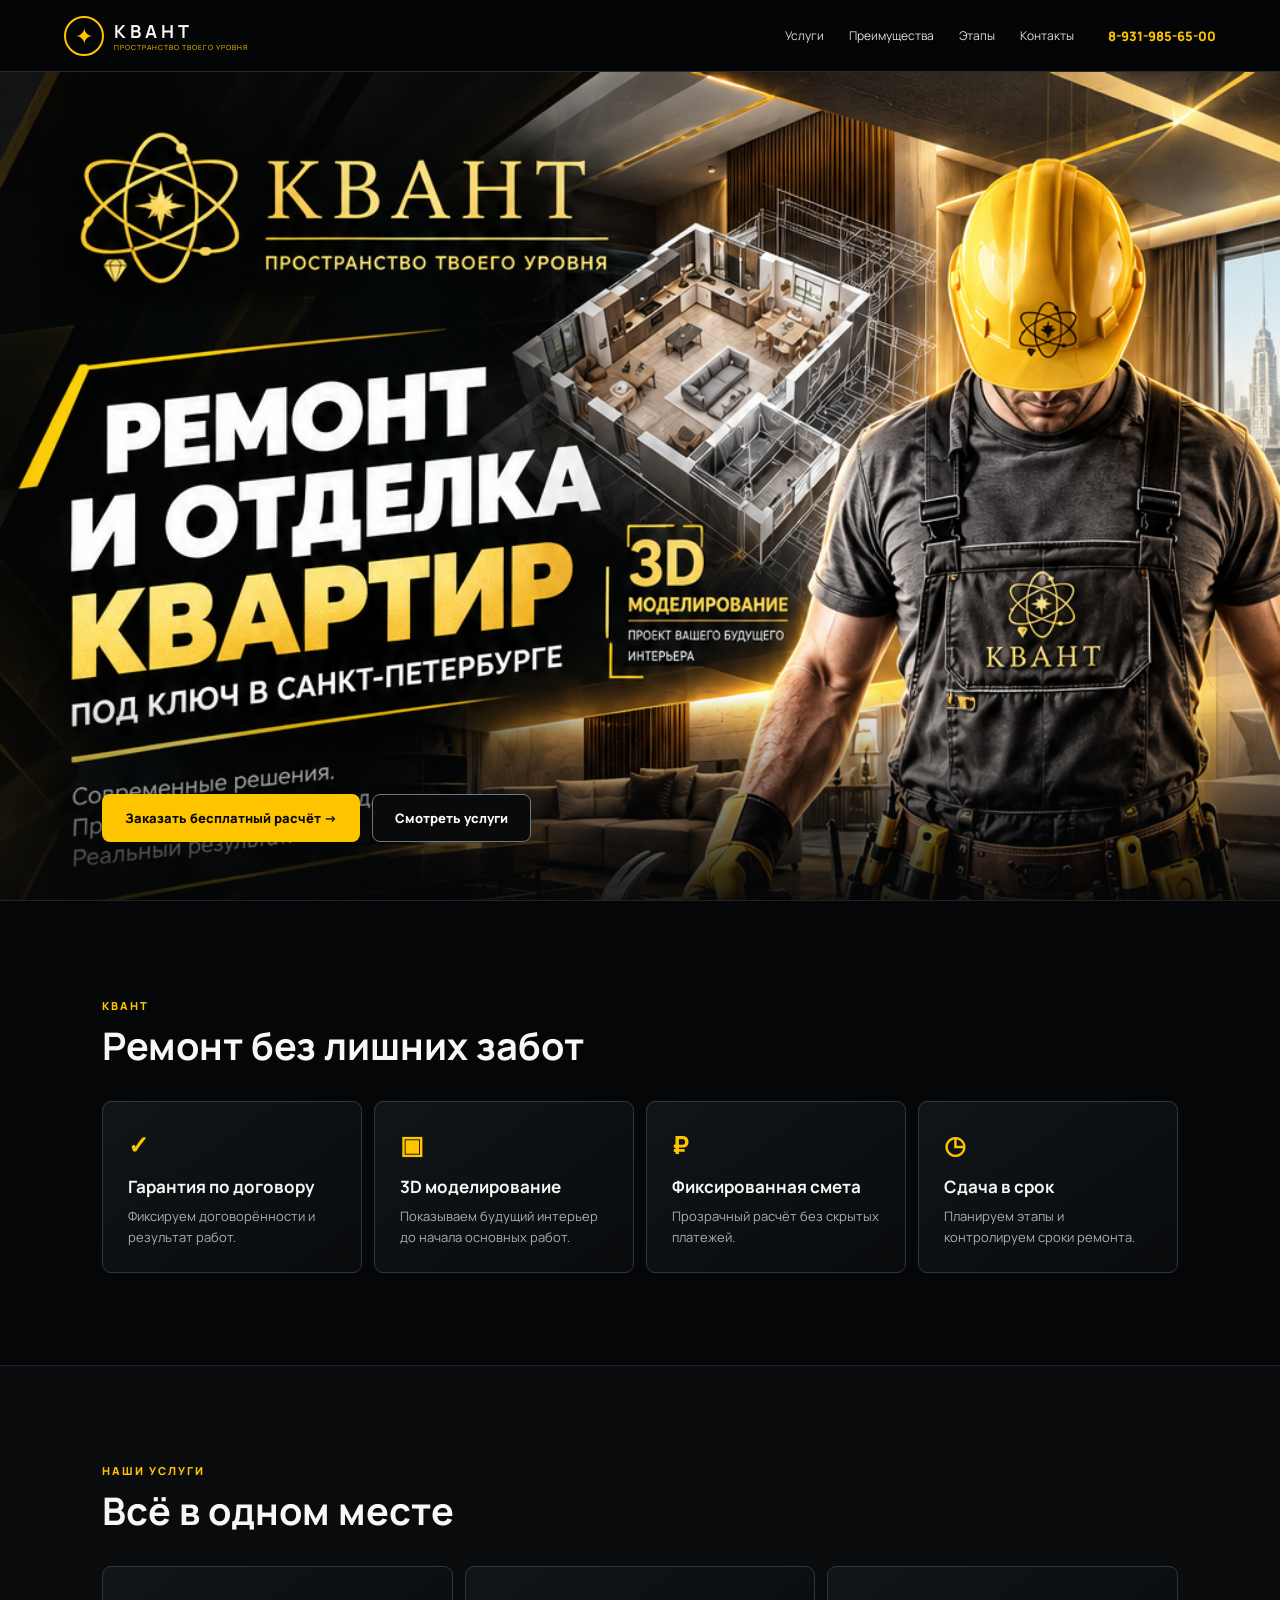
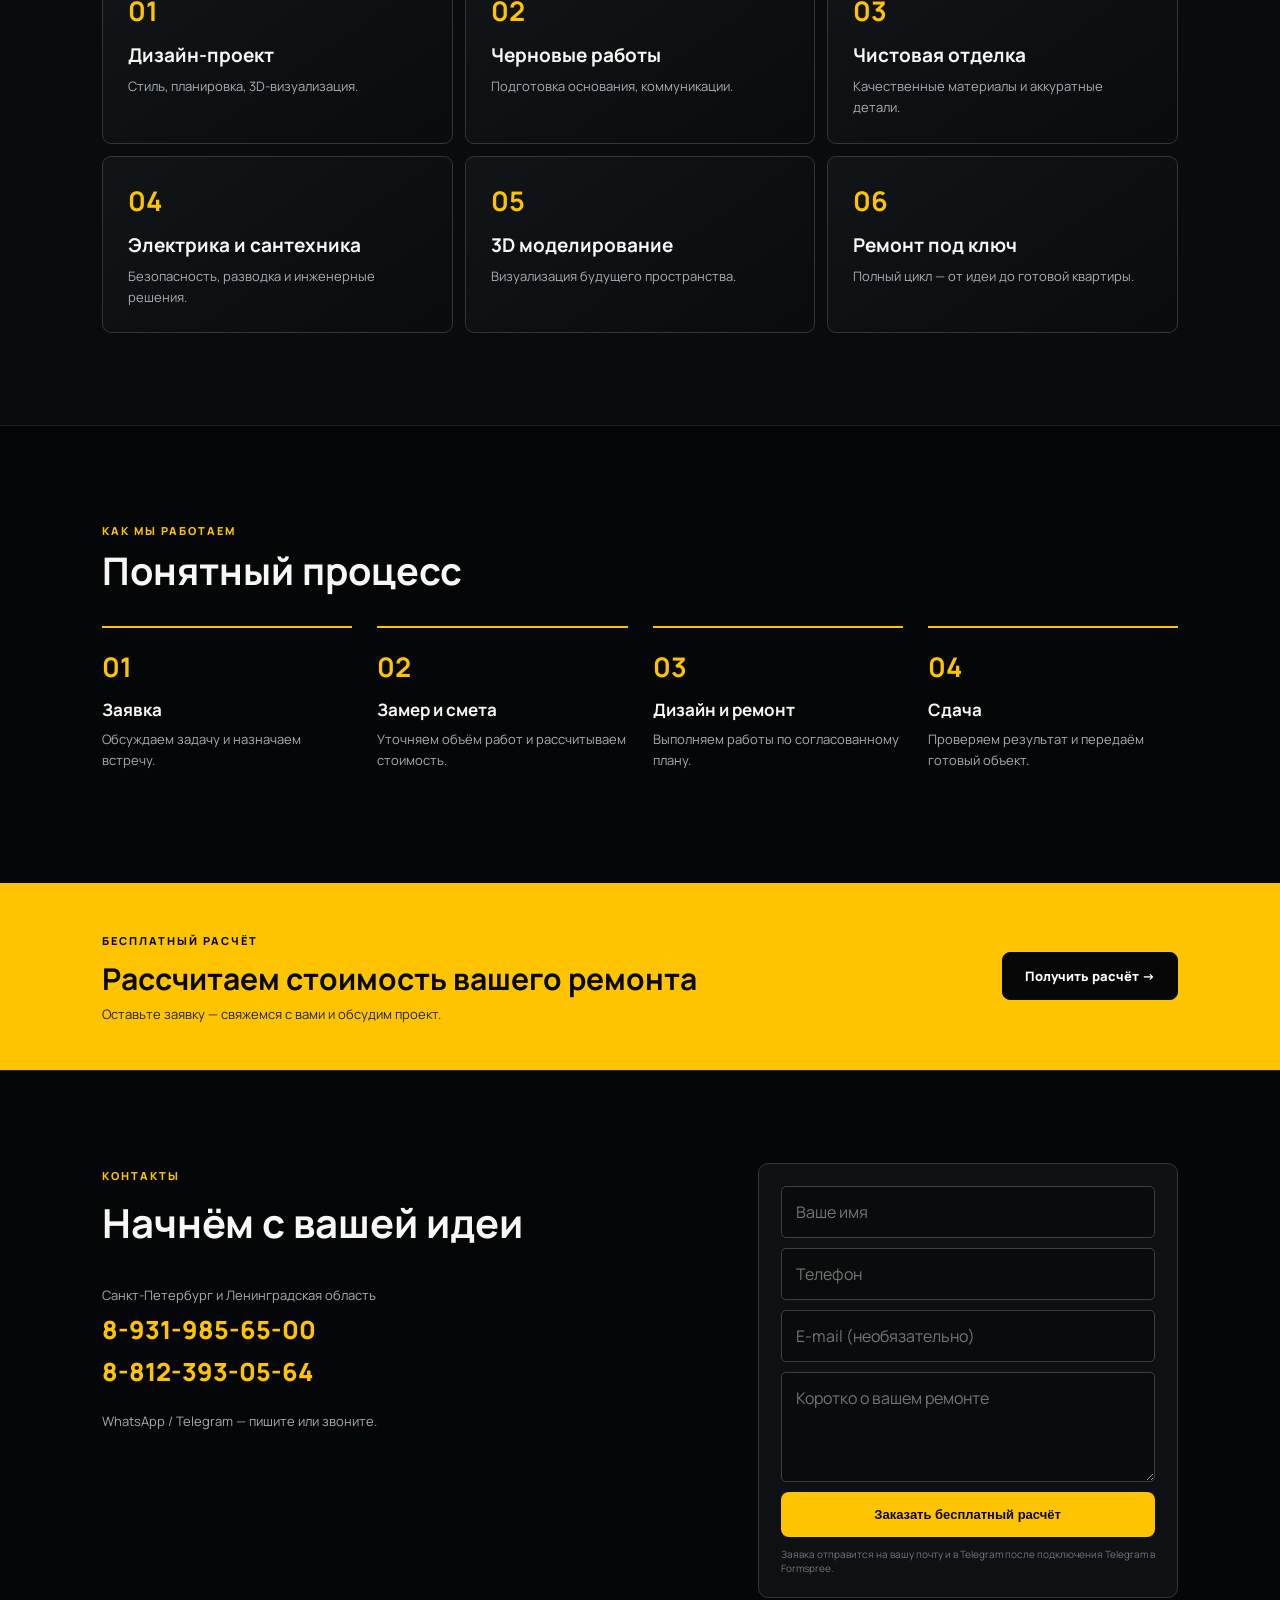
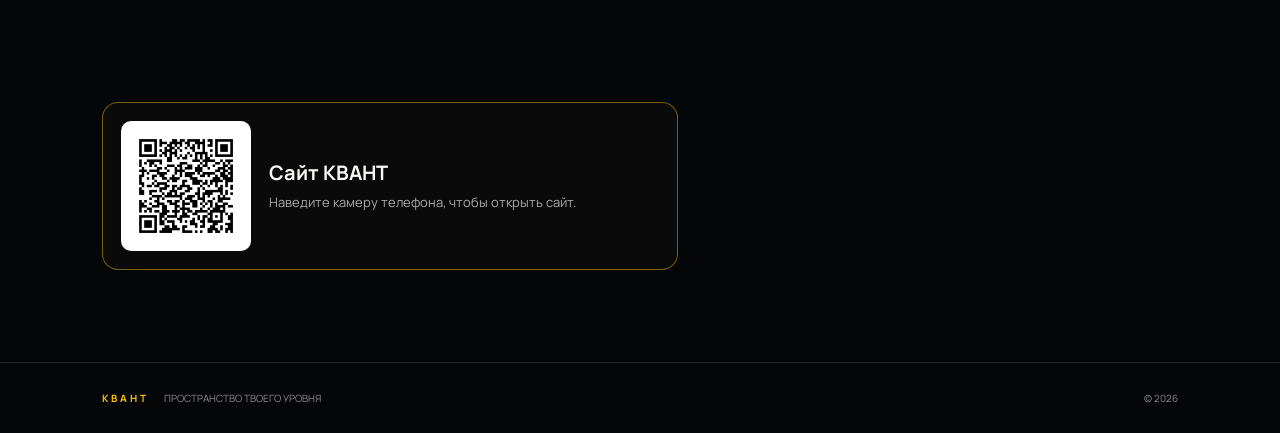
==== index.html @ 7dbf8751 "Add files via upload" ====
<!doctype html>
<html lang="ru">
<head>
  <meta charset="UTF-8">
  <meta name="viewport" content="width=device-width, initial-scale=1.0">
  <meta name="description" content="КВАНТ — ремонт и отделка квартир под ключ в Санкт-Петербурге и Ленинградской области. Дизайн-проект, 3D-моделирование, отделка, электрика и сантехника.">
  <title>КВАНТ — ремонт и отделка квартир</title>
  <link rel="stylesheet" href="style.css">
</head>
<body>
  <header class="topbar">
    <a class="brand" href="#top" aria-label="КВАНТ">
      <span class="brand-mark">✦</span>
      <span><b>КВАНТ</b><small>ПРОСТРАНСТВО ТВОЕГО УРОВНЯ</small></span>
    </a>
    <nav>
      <a href="#services">Услуги</a>
      <a href="#advantages">Преимущества</a>
      <a href="#process">Этапы</a>
      <a href="#contacts">Контакты</a>
    </nav>
    <a class="phone" href="tel:+79319856500">8-931-985-65-00</a>
  </header>

  <main id="top">
    <section class="hero">
      <img src="kvant-flyer.png" alt="КВАНТ — ремонт и отделка квартир" class="hero-image">
      <div class="hero-actions">
        <a class="btn btn-gold" href="#contacts">Заказать бесплатный расчёт →</a>
        <a class="btn btn-dark" href="#services">Смотреть услуги</a>
      </div>
    </section>

    <section id="advantages" class="section advantages">
      <div class="section-head">
        <span>КВАНТ</span>
        <h2>Ремонт без лишних забот</h2>
      </div>
      <div class="adv-grid">
        <article><div class="icon">✓</div><h3>Гарантия по договору</h3><p>Фиксируем договорённости и результат работ.</p></article>
        <article><div class="icon">▣</div><h3>3D моделирование</h3><p>Показываем будущий интерьер до начала основных работ.</p></article>
        <article><div class="icon">₽</div><h3>Фиксированная смета</h3><p>Прозрачный расчёт без скрытых платежей.</p></article>
        <article><div class="icon">◷</div><h3>Сдача в срок</h3><p>Планируем этапы и контролируем сроки ремонта.</p></article>
      </div>
    </section>

    <section id="services" class="section services">
      <div class="section-head">
        <span>НАШИ УСЛУГИ</span>
        <h2>Всё в одном месте</h2>
      </div>
      <div class="service-grid">
        <article class="service"><b>01</b><h3>Дизайн-проект</h3><p>Стиль, планировка, 3D-визуализация.</p></article>
        <article class="service"><b>02</b><h3>Черновые работы</h3><p>Подготовка основания, коммуникации.</p></article>
        <article class="service"><b>03</b><h3>Чистовая отделка</h3><p>Качественные материалы и аккуратные детали.</p></article>
        <article class="service"><b>04</b><h3>Электрика и сантехника</h3><p>Безопасность, разводка и инженерные решения.</p></article>
        <article class="service"><b>05</b><h3>3D моделирование</h3><p>Визуализация будущего пространства.</p></article>
        <article class="service"><b>06</b><h3>Ремонт под ключ</h3><p>Полный цикл — от идеи до готовой квартиры.</p></article>
      </div>
    </section>

    <section id="process" class="section process">
      <div class="section-head">
        <span>КАК МЫ РАБОТАЕМ</span>
        <h2>Понятный процесс</h2>
      </div>
      <div class="process-grid">
        <div><b>01</b><h3>Заявка</h3><p>Обсуждаем задачу и назначаем встречу.</p></div>
        <div><b>02</b><h3>Замер и смета</h3><p>Уточняем объём работ и рассчитываем стоимость.</p></div>
        <div><b>03</b><h3>Дизайн и ремонт</h3><p>Выполняем работы по согласованному плану.</p></div>
        <div><b>04</b><h3>Сдача</h3><p>Проверяем результат и передаём готовый объект.</p></div>
      </div>
    </section>

    <section class="cta">
      <div>
        <span>БЕСПЛАТНЫЙ РАСЧЁТ</span>
        <h2>Рассчитаем стоимость вашего ремонта</h2>
        <p>Оставьте заявку — свяжемся с вами и обсудим проект.</p>
      </div>
      <a class="btn btn-black" href="#contacts">Получить расчёт →</a>
    </section>

    <section id="contacts" class="section contacts">
      <div class="contact-copy">
        <span>КОНТАКТЫ</span>
        <h2>Начнём с вашей идеи</h2>
        <p>Санкт-Петербург и Ленинградская область</p>
        <a href="tel:+79319856500">8-931-985-65-00</a>
        <a href="tel:+78123930564">8-812-393-05-64</a>
        <p class="messengers">WhatsApp / Telegram — пишите или звоните.</p>
      </div>

      <form id="leadForm" class="form" action="https://formspree.io/f/meaogvld" method="POST">
        <input type="hidden" name="subject" value="Новая заявка с сайта КВАНТ">
        <input id="name" name="name" type="text" placeholder="Ваше имя" required>
        <input id="phoneInput" name="phone" type="tel" placeholder="Телефон" required>
        <input name="email" type="email" placeholder="E-mail (необязательно)">
        <input type="hidden" name="_replyto" value="">
        <textarea id="message" name="message" placeholder="Коротко о вашем ремонте"></textarea>
        <button class="btn btn-gold" type="submit">Заказать бесплатный расчёт</button>
        <small>Заявка отправится на вашу почту и в Telegram после подключения Telegram в Formspree.</small>
      </form>

      <div class="qr-card">
        <img src="qr-site.png" alt="QR-код сайта КВАНТ">
        <div><b>Сайт КВАНТ</b><p>Наведите камеру телефона, чтобы открыть сайт.</p></div>
      </div>
    </section>
  </main>

  <footer>
    <b>КВАНТ</b><span>ПРОСТРАНСТВО ТВОЕГО УРОВНЯ</span>
    <span>© 2026</span>
  </footer>

<script>
// Форма отправляется через Formspree после подстановки вашего ID формы.
// Telegram и email подключаются в панели Formspree.
</script>
<script>
const leadForm = document.getElementById('leadForm');
if (leadForm) {
  leadForm.addEventListener('submit', function () {
    const email = leadForm.querySelector('input[name="email"]');
    const reply = leadForm.querySelector('input[name="_replyto"]');
    if (email && reply) reply.value = email.value || '';
  });
}
</script>
</body>
</html>
---- style.css ----
@import url('https://fonts.googleapis.com/css2?family=Manrope:wght@400;500;600;700;800&display=swap');

:root{
  --black:#050607;
  --panel:#0d1012;
  --line:#30353a;
  --gold:#ffc400;
  --gold2:#f3b900;
  --white:#f7f7f5;
  --muted:#a7adb2;
}
*{box-sizing:border-box}
html{scroll-behavior:smooth}
body{margin:0;background:var(--black);color:var(--white);font-family:Manrope,Arial,sans-serif}
a{color:inherit;text-decoration:none}
.topbar{position:sticky;top:0;z-index:20;height:72px;display:flex;align-items:center;gap:34px;padding:0 5%;background:rgba(5,6,7,.94);border-bottom:1px solid #24282c;backdrop-filter:blur(10px)}
.brand{display:flex;align-items:center;gap:10px;margin-right:auto}
.brand-mark{width:40px;height:40px;border:2px solid var(--gold);border-radius:50%;display:grid;place-items:center;color:var(--gold);font-size:22px}
.brand b{display:block;letter-spacing:4px;font-size:18px}
.brand small{display:block;color:var(--gold);font-size:7px;letter-spacing:1px}
nav{display:flex;gap:25px;font-size:12px;color:#ddd}
nav a:hover{color:var(--gold)}
.phone{font-weight:800;color:var(--gold);font-size:13px;white-space:nowrap}
.hero{position:relative;background:#080909;overflow:hidden}
.hero-image{display:block;width:100%;height:auto;max-height:calc(100vh - 72px);object-fit:cover;object-position:center top}
.hero:after{content:"";position:absolute;inset:0;background:linear-gradient(180deg,transparent 75%,rgba(5,6,7,.9));pointer-events:none}
.hero-actions{position:absolute;z-index:2;left:8%;bottom:7%;display:flex;gap:12px}
.btn{display:inline-flex;align-items:center;justify-content:center;border-radius:8px;padding:14px 22px;font-weight:800;font-size:13px;border:1px solid transparent;cursor:pointer}
.btn-gold{background:var(--gold);color:#070707}
.btn-gold:hover{background:#ffd23b}
.btn-dark,.btn-black{background:#090a0b;color:#fff;border-color:#73777b}
.btn-dark:hover{border-color:var(--gold);color:var(--gold)}
.section{padding:92px 8%;border-top:1px solid #202428}
.section-head span,.cta span,.contact-copy>span{color:var(--gold);font-size:11px;font-weight:800;letter-spacing:2px}
.section-head h2{font-size:38px;margin:10px 0 34px;line-height:1.1}
.adv-grid{display:grid;grid-template-columns:repeat(4,1fr);gap:12px}
.adv-grid article,.service,.process-grid>div{background:linear-gradient(145deg,#111518,#090b0d);border:1px solid #30363b;border-radius:9px;padding:25px;transition:.2s}
.adv-grid article:hover,.service:hover{border-color:var(--gold);transform:translateY(-3px)}
.icon{color:var(--gold);font-size:25px;font-weight:800}
h3{margin:13px 0 8px;font-size:17px}
p{color:var(--muted);line-height:1.6;font-size:13px;margin:0}
.services{background:#090b0d}
.service-grid{display:grid;grid-template-columns:repeat(3,1fr);gap:12px}
.service b,.process-grid b{color:var(--gold);font-size:27px}
.service h3{font-size:19px}
.process{background:#050607}
.process-grid{display:grid;grid-template-columns:repeat(4,1fr);gap:25px}
.process-grid>div{border:0;border-radius:0;border-top:2px solid var(--gold);padding:20px 0;background:none}
.cta{padding:45px 8%;background:var(--gold);color:#080808;display:flex;align-items:center;justify-content:space-between;gap:30px}
.cta span{color:#080808}
.cta h2{margin:8px 0 5px;font-size:30px}
.cta p{color:#242424}
.btn-black{background:#070707;color:#fff;border-color:#070707}
.contacts{display:grid;grid-template-columns:1fr 420px;gap:80px}
.contact-copy h2{font-size:40px;margin:10px 0 35px}
.contact-copy>a{display:block;color:var(--gold);font-size:25px;font-weight:800;margin-top:7px}
.messengers{margin-top:22px}
.form{background:#0e1113;border:1px solid #30363b;border-radius:10px;padding:22px;display:grid;gap:10px}
.form input,.form textarea{width:100%;padding:14px;border-radius:5px;border:1px solid #3a4146;background:#090b0c;color:#fff;font:inherit}
.form textarea{min-height:110px;resize:vertical}
.form small{color:#71777c;font-size:10px}
footer{padding:28px 8%;border-top:1px solid #24282c;display:flex;gap:15px;align-items:center;color:#858b90;font-size:10px}
footer b{color:var(--gold);letter-spacing:3px}
footer span:last-child{margin-left:auto}
@media(max-width:900px){
  nav{display:none}
  .phone{font-size:11px}
  .hero-image{max-height:none}
  .hero-actions{left:5%;right:5%;bottom:5%;flex-direction:column}
  .btn{width:100%}
  .adv-grid,.service-grid{grid-template-columns:repeat(2,1fr)}
  .process-grid{grid-template-columns:repeat(2,1fr)}
  .contacts{grid-template-columns:1fr;gap:35px}
}
@media(max-width:560px){
  .topbar{padding:0 4%;height:62px}
  .brand b{font-size:15px}
  .brand small{font-size:6px}
  .phone{display:none}
  .section{padding:65px 5%}
  .section-head h2{font-size:30px}
  .adv-grid,.service-grid,.process-grid{grid-template-columns:1fr}
  .cta{padding:38px 5%;display:block}
  .cta h2{font-size:25px}
  .cta .btn{margin-top:20px}
  .contact-copy h2{font-size:31px}
  footer{padding:25px 5%}
}


.qr-card{display:flex;align-items:center;gap:18px;margin-top:24px;padding:18px;border:1px solid rgba(255,200,0,.45);border-radius:16px;background:#0a0a0a}.qr-card img{width:130px;height:130px;background:#fff;padding:8px;border-radius:10px}.qr-card b{font-size:20px}.qr-card p{margin:7px 0 0;color:#aaa;line-height:1.5}.form input,.form textarea{font-family:inherit}
@media(max-width:700px){.qr-card{flex-direction:column;align-items:flex-start}}
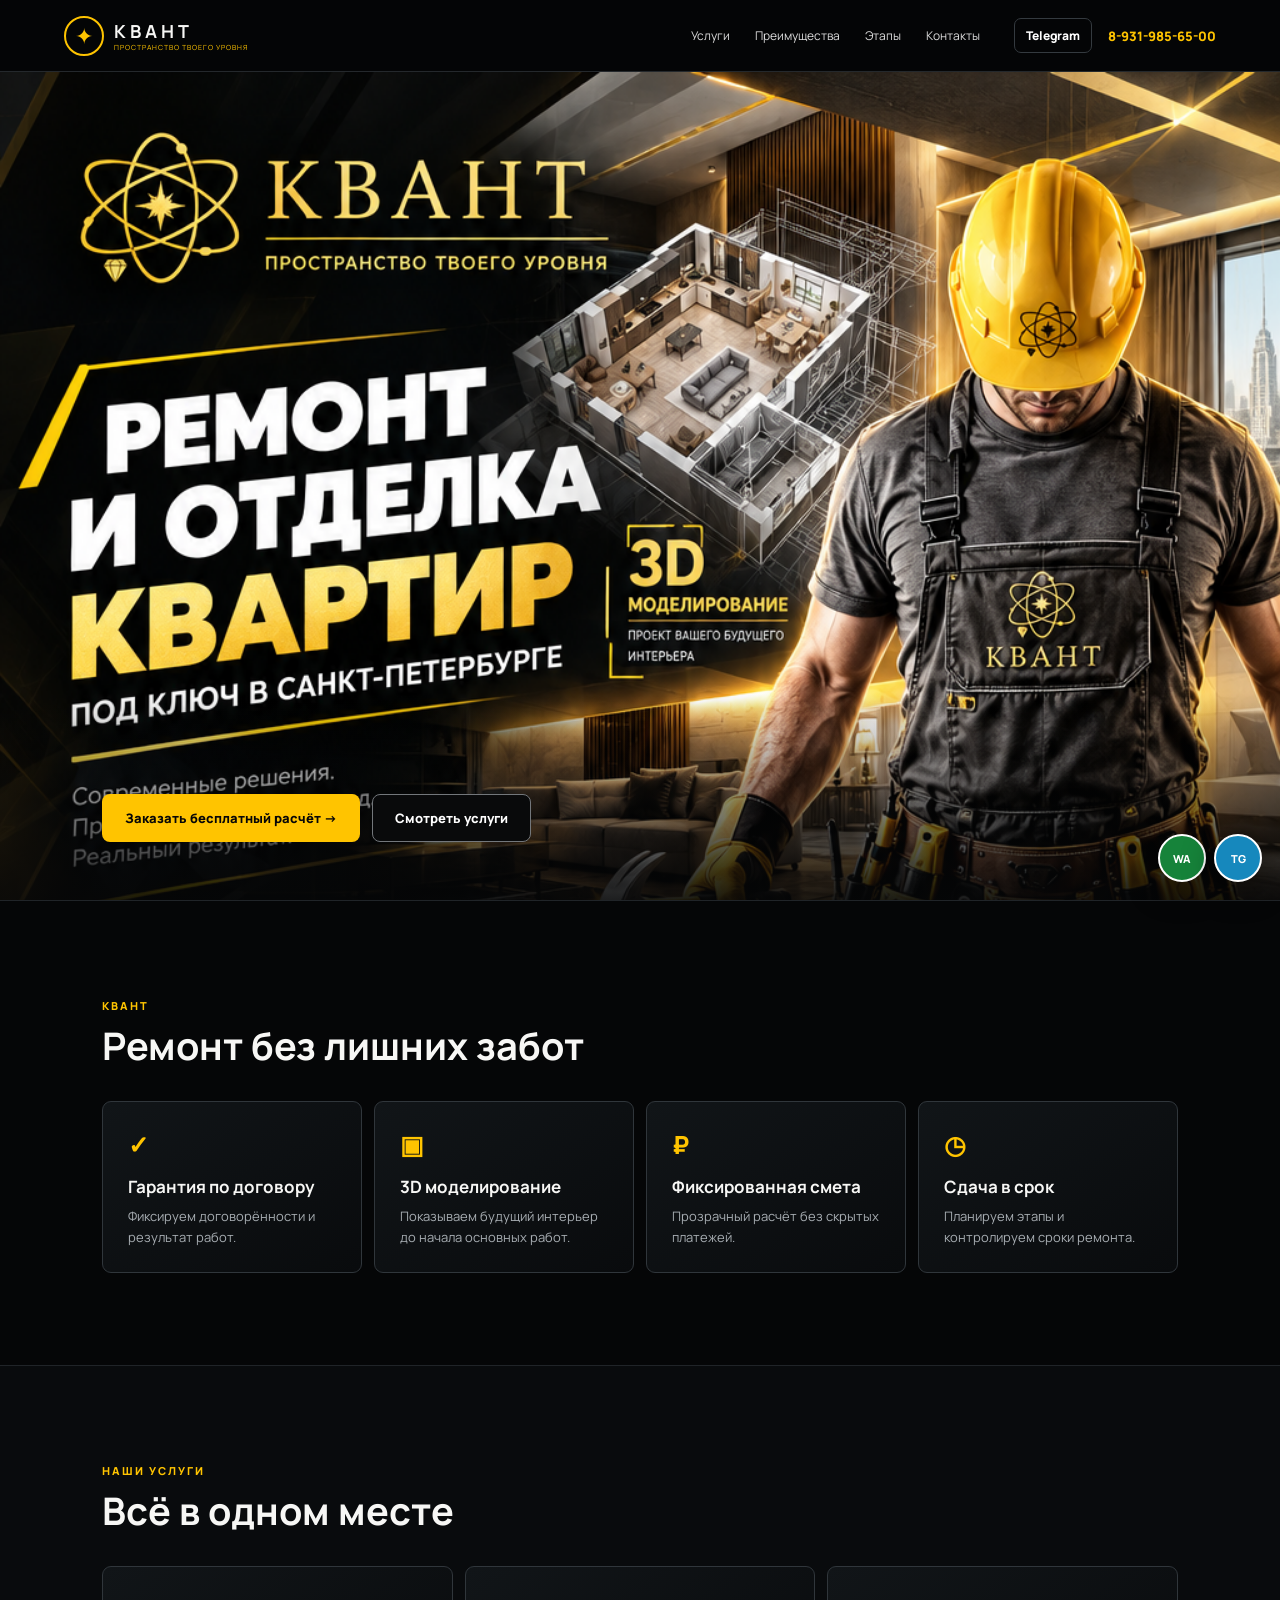
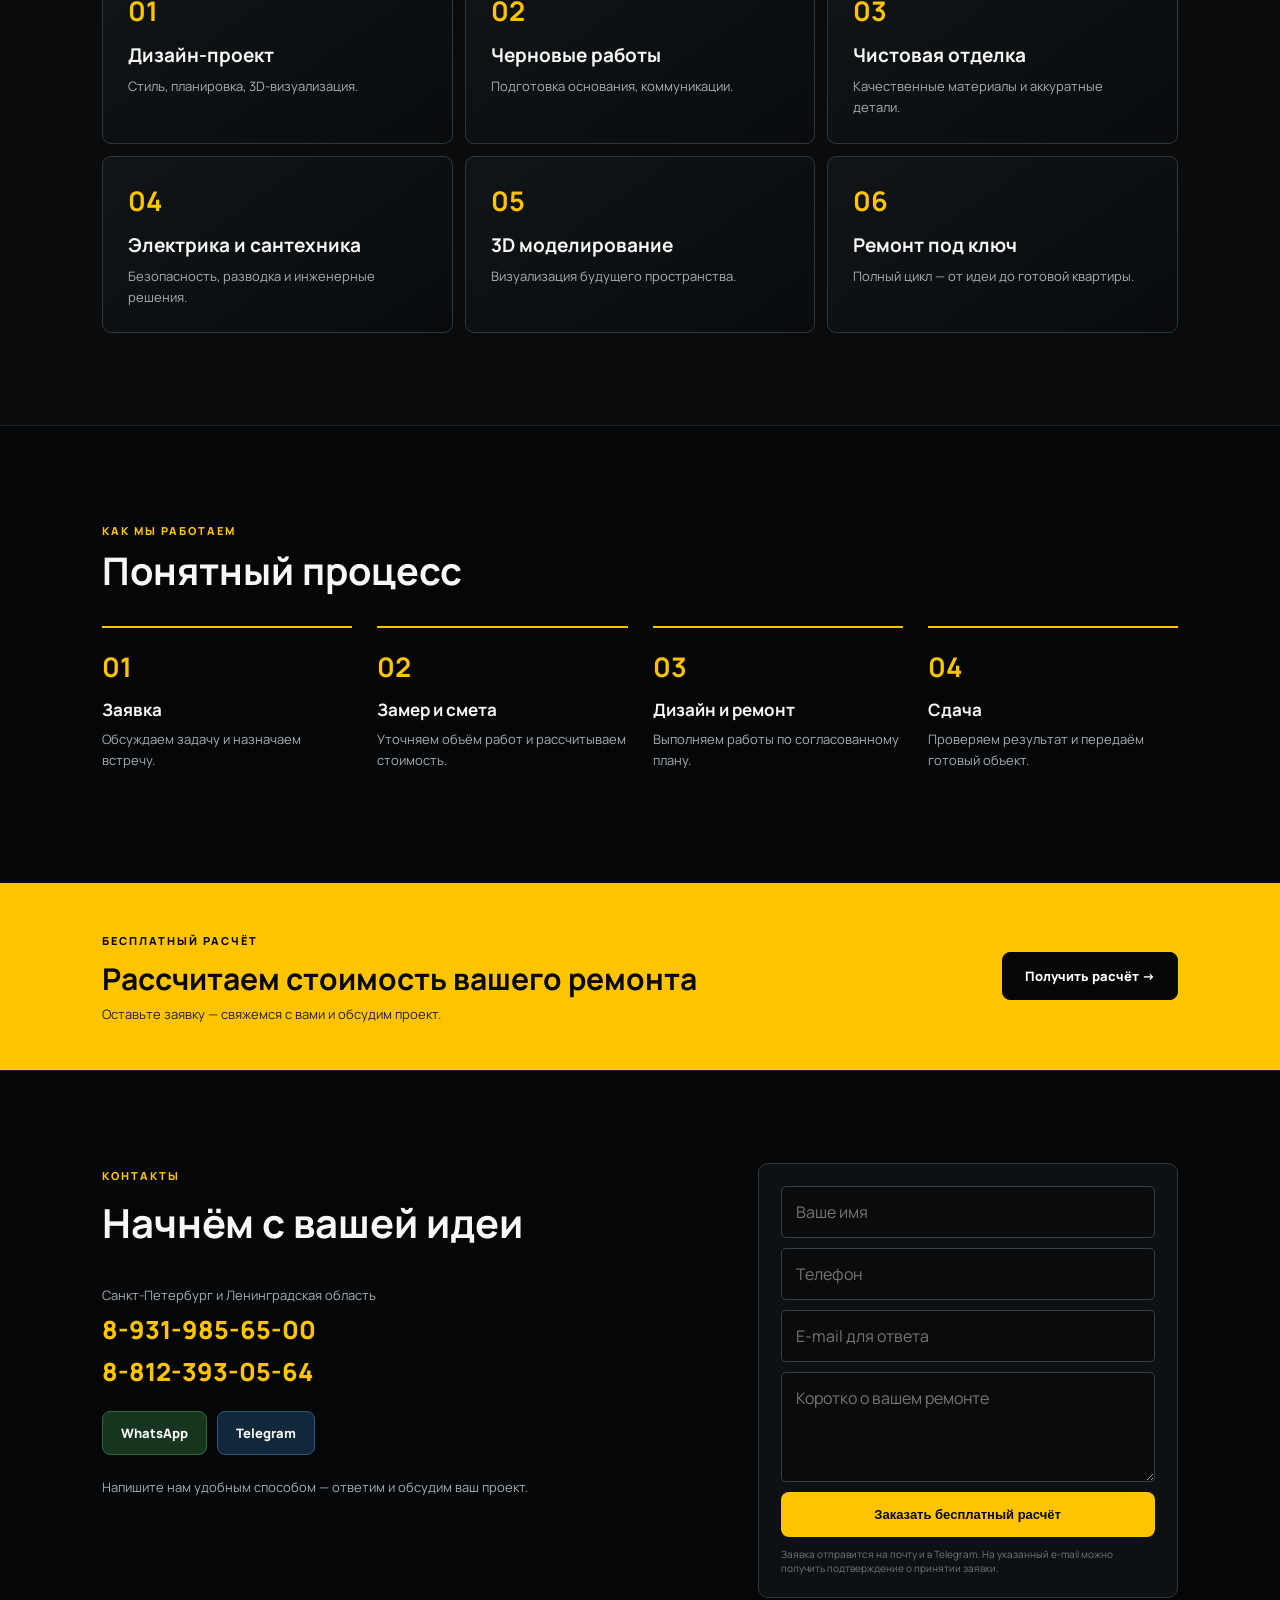
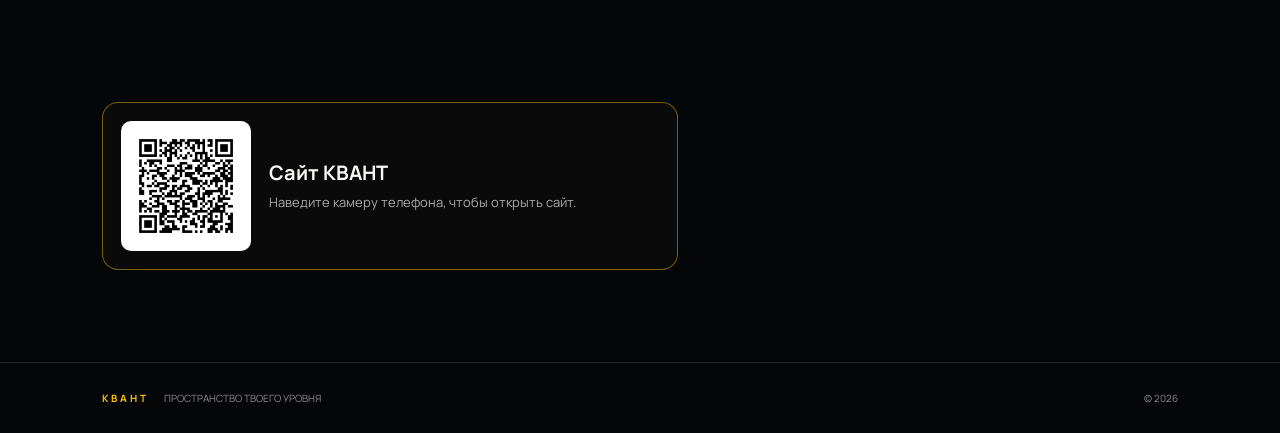
==== commit 3e8ca873: "Add files via upload" ====
--- a/index.html
+++ b/index.html
@@ -5,6 +5,15 @@
   <meta name="viewport" content="width=device-width, initial-scale=1.0">
   <meta name="description" content="КВАНТ — ремонт и отделка квартир под ключ в Санкт-Петербурге и Ленинградской области. Дизайн-проект, 3D-моделирование, отделка, электрика и сантехника.">
   <title>КВАНТ — ремонт и отделка квартир</title>
+  <!-- Яндекс Метрика -->
+  <script type="text/javascript">
+    const YM_COUNTER_ID = 112928346;
+    (function(m,e,t,r,i,k,a){m[i]=m[i]||function(){(m[i].a=m[i].a||[]).push(arguments)};
+    m[i].l=1*new Date();k=e.createElement(t),a=e.getElementsByTagName(t)[0],a.parentNode.insertBefore(k,a);
+    k.async=1;k.src=r})(window,document,"script","https://mc.yandex.ru/metrika/tag.js","ym");
+    if (YM_COUNTER_ID) ym(YM_COUNTER_ID, "init", {clickmap:true, trackLinks:true, accurateTrackBounce:true, webvisor:true});
+    window.trackKvantGoal = function(goal){ if (YM_COUNTER_ID && window.ym) window.ym(YM_COUNTER_ID, "reachGoal", goal); };
+  </script>
   <link rel="stylesheet" href="style.css">
 </head>
 <body>
@@ -19,7 +28,10 @@
       <a href="#process">Этапы</a>
       <a href="#contacts">Контакты</a>
     </nav>
-    <a class="phone" href="tel:+79319856500">8-931-985-65-00</a>
+    <div class="top-actions">
+      <a class="top-messenger telegram-link" href="https://t.me/IlyasBoss" target="_blank" rel="noopener" aria-label="Написать в Telegram">Telegram</a>
+      <a class="phone" href="tel:+79319856500">8-931-985-65-00</a>
+    </div>
   </header>
 
   <main id="top">
@@ -88,18 +100,22 @@
         <p>Санкт-Петербург и Ленинградская область</p>
         <a href="tel:+79319856500">8-931-985-65-00</a>
         <a href="tel:+78123930564">8-812-393-05-64</a>
-        <p class="messengers">WhatsApp / Telegram — пишите или звоните.</p>
+        <div class="contact-buttons">
+          <a class="contact-btn whatsapp" href="https://wa.me/79319856500?text=%D0%97%D0%B4%D1%80%D0%B0%D0%B2%D1%81%D1%82%D0%B2%D1%83%D0%B9%D1%82%D0%B5!%20%D0%A5%D0%BE%D1%87%D1%83%20%D0%BF%D0%BE%D0%BB%D1%83%D1%87%D0%B8%D1%82%D1%8C%20%D1%80%D0%B0%D1%81%D1%87%D1%91%D1%82%20%D1%80%D0%B5%D0%BC%D0%BE%D0%BD%D1%82%D0%B0." target="_blank" rel="noopener" onclick="trackKvantGoal('whatsapp_click')">WhatsApp</a>
+          <a class="contact-btn telegram" href="https://t.me/IlyasBoss" target="_blank" rel="noopener" onclick="trackKvantGoal('telegram_click')">Telegram</a>
+        </div>
+        <p class="messengers">Напишите нам удобным способом — ответим и обсудим ваш проект.</p>
       </div>
 
       <form id="leadForm" class="form" action="https://formspree.io/f/meaogvld" method="POST">
         <input type="hidden" name="subject" value="Новая заявка с сайта КВАНТ">
         <input id="name" name="name" type="text" placeholder="Ваше имя" required>
         <input id="phoneInput" name="phone" type="tel" placeholder="Телефон" required>
-        <input name="email" type="email" placeholder="E-mail (необязательно)">
+        <input name="email" type="email" placeholder="E-mail для ответа" required>
         <input type="hidden" name="_replyto" value="">
         <textarea id="message" name="message" placeholder="Коротко о вашем ремонте"></textarea>
-        <button class="btn btn-gold" type="submit">Заказать бесплатный расчёт</button>
-        <small>Заявка отправится на вашу почту и в Telegram после подключения Telegram в Formspree.</small>
+        <button class="btn btn-gold" type="submit" onclick="trackKvantGoal('form_submit')">Заказать бесплатный расчёт</button>
+        <small>Заявка отправится на почту и в Telegram. На указанный e-mail можно получить подтверждение о принятии заявки.</small>
       </form>
 
       <div class="qr-card">
@@ -108,6 +124,11 @@
       </div>
     </section>
   </main>
+
+  <div class="floating-messengers" aria-label="Связаться с КВАНТ">
+    <a class="float-wa" href="https://wa.me/79319856500?text=%D0%97%D0%B4%D1%80%D0%B0%D0%B2%D1%81%D1%82%D0%B2%D1%83%D0%B9%D1%82%D0%B5!%20%D0%A5%D0%BE%D1%87%D1%83%20%D1%80%D0%B0%D1%81%D1%87%D1%91%D1%82%20%D1%80%D0%B5%D0%BC%D0%BE%D0%BD%D1%82%D0%B0." target="_blank" rel="noopener" aria-label="WhatsApp" onclick="trackKvantGoal('whatsapp_click')">WA</a>
+    <a class="float-tg" href="https://t.me/IlyasBoss" target="_blank" rel="noopener" aria-label="Telegram" onclick="trackKvantGoal('telegram_click')">TG</a>
+  </div>
 
   <footer>
     <b>КВАНТ</b><span>ПРОСТРАНСТВО ТВОЕГО УРОВНЯ</span>
@@ -128,5 +149,6 @@
   });
 }
 </script>
+<noscript><div><img src="https://mc.yandex.ru/watch/112928346" style="position:absolute;left:-9999px" alt="" /></div></noscript>
 </body>
 </html>
--- a/style.css
+++ b/style.css
@@ -90,3 +90,9 @@
 
 .qr-card{display:flex;align-items:center;gap:18px;margin-top:24px;padding:18px;border:1px solid rgba(255,200,0,.45);border-radius:16px;background:#0a0a0a}.qr-card img{width:130px;height:130px;background:#fff;padding:8px;border-radius:10px}.qr-card b{font-size:20px}.qr-card p{margin:7px 0 0;color:#aaa;line-height:1.5}.form input,.form textarea{font-family:inherit}
 @media(max-width:700px){.qr-card{flex-direction:column;align-items:flex-start}}
+
+
+.top-actions{display:flex;align-items:center;gap:16px}.top-messenger{font-size:12px;font-weight:800;color:#fff;border:1px solid #343a3f;border-radius:7px;padding:8px 11px}.top-messenger:hover{border-color:var(--gold);color:var(--gold)}
+.contact-buttons{display:flex;gap:10px;margin-top:22px;flex-wrap:wrap}.contact-btn{padding:12px 18px;border-radius:8px;font-weight:800;font-size:13px;border:1px solid #444}.contact-btn.whatsapp{background:#16351f;border-color:#286a3a}.contact-btn.telegram{background:#10283a;border-color:#275b7c}.contact-btn:hover{border-color:var(--gold);color:var(--gold)}
+.floating-messengers{position:fixed;right:18px;bottom:18px;z-index:30;display:flex;gap:8px}.floating-messengers a{width:48px;height:48px;border-radius:50%;display:grid;place-items:center;font-size:11px;font-weight:900;color:#fff;border:2px solid #fff;box-shadow:0 8px 30px rgba(0,0,0,.5)}.float-wa{background:#16833a}.float-tg{background:#1688bd}
+@media(max-width:700px){.top-actions{gap:8px}.top-messenger{display:none}.floating-messengers{right:12px;bottom:12px}.floating-messengers a{width:44px;height:44px}}
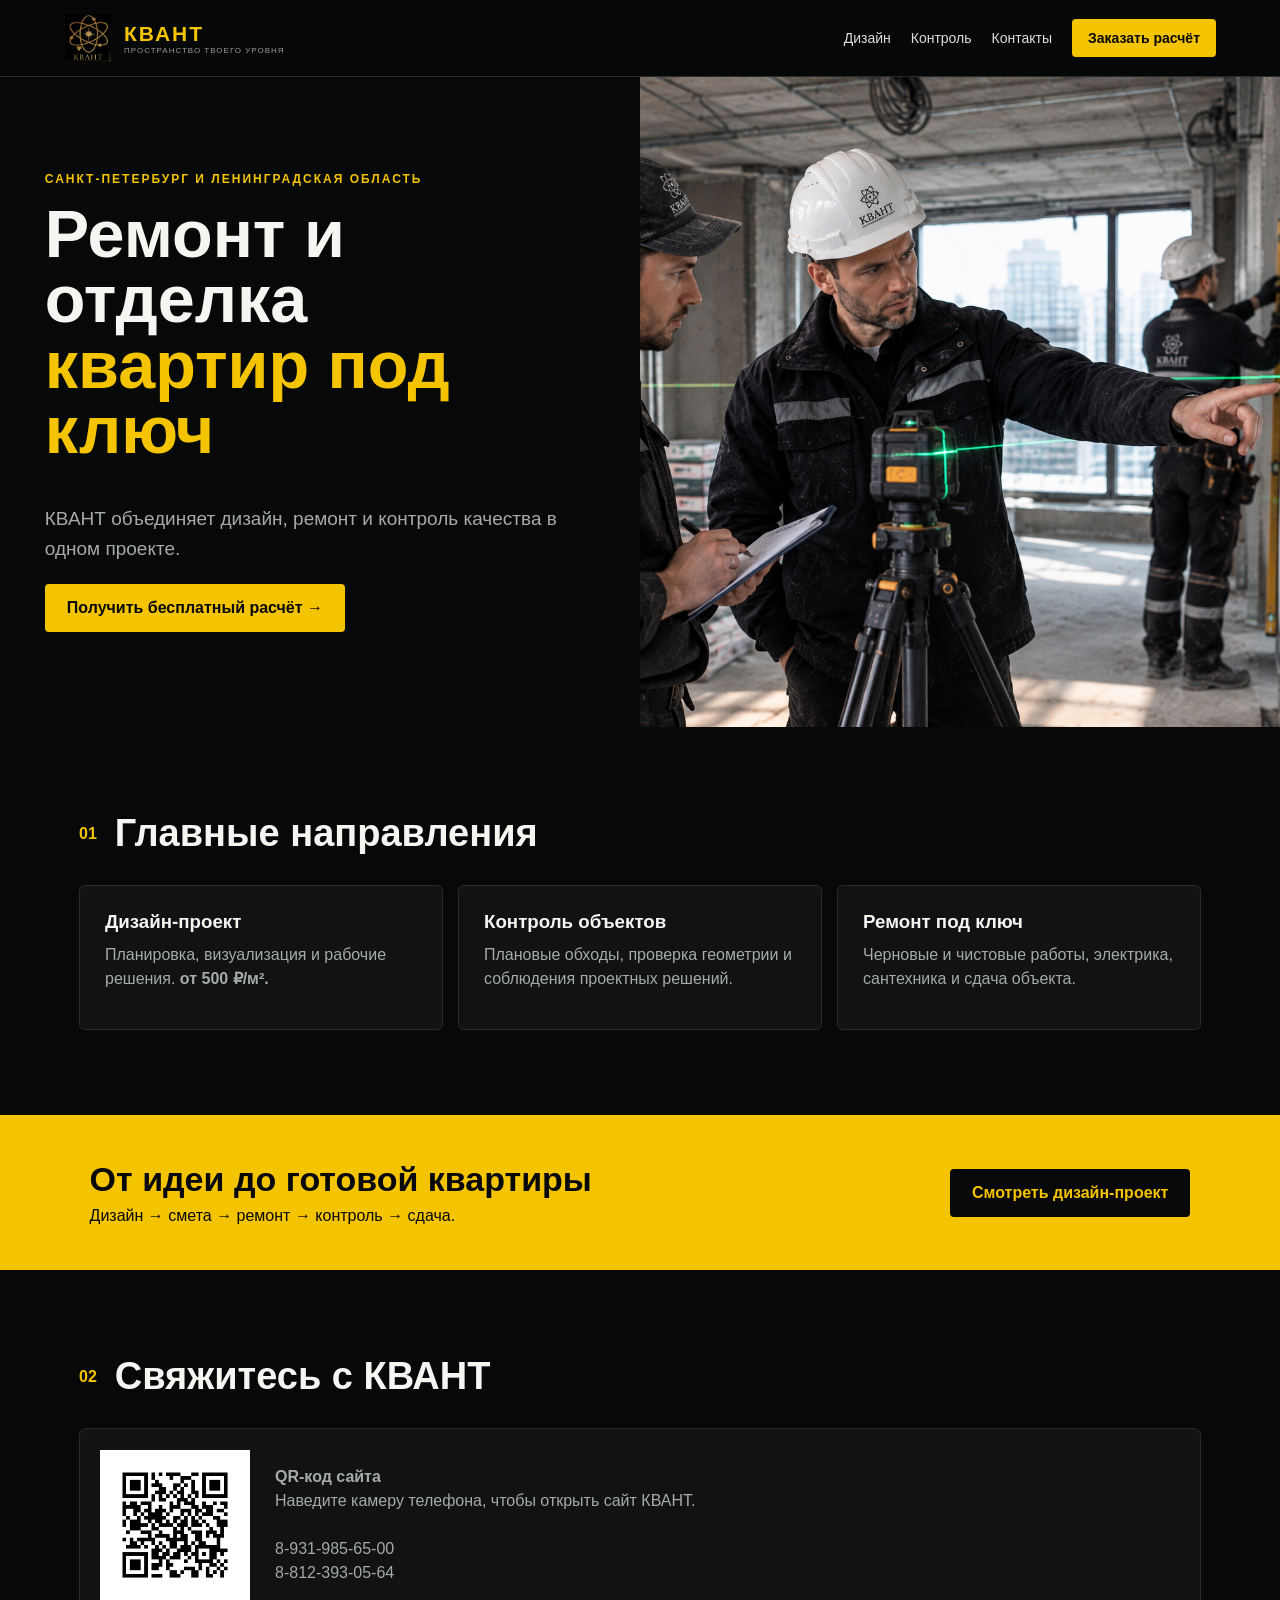
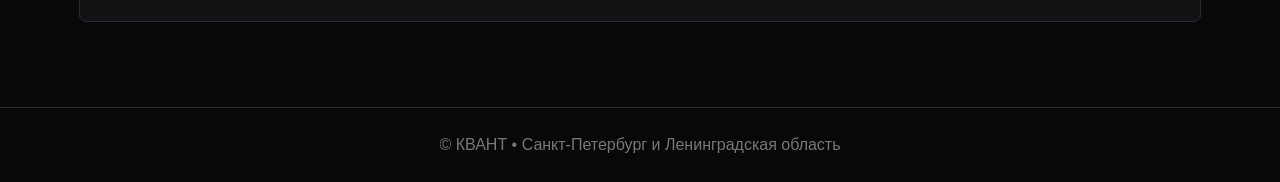
==== commit 642369fe: "Add files via upload" ====
--- a/index.html
+++ b/index.html
@@ -1,154 +1,7 @@
-<!doctype html>
-<html lang="ru">
-<head>
-  <meta charset="UTF-8">
-  <meta name="viewport" content="width=device-width, initial-scale=1.0">
-  <meta name="description" content="КВАНТ — ремонт и отделка квартир под ключ в Санкт-Петербурге и Ленинградской области. Дизайн-проект, 3D-моделирование, отделка, электрика и сантехника.">
-  <title>КВАНТ — ремонт и отделка квартир</title>
-  <!-- Яндекс Метрика -->
-  <script type="text/javascript">
-    const YM_COUNTER_ID = 112928346;
-    (function(m,e,t,r,i,k,a){m[i]=m[i]||function(){(m[i].a=m[i].a||[]).push(arguments)};
-    m[i].l=1*new Date();k=e.createElement(t),a=e.getElementsByTagName(t)[0],a.parentNode.insertBefore(k,a);
-    k.async=1;k.src=r})(window,document,"script","https://mc.yandex.ru/metrika/tag.js","ym");
-    if (YM_COUNTER_ID) ym(YM_COUNTER_ID, "init", {clickmap:true, trackLinks:true, accurateTrackBounce:true, webvisor:true});
-    window.trackKvantGoal = function(goal){ if (YM_COUNTER_ID && window.ym) window.ym(YM_COUNTER_ID, "reachGoal", goal); };
-  </script>
-  <link rel="stylesheet" href="style.css">
-</head>
-<body>
-  <header class="topbar">
-    <a class="brand" href="#top" aria-label="КВАНТ">
-      <span class="brand-mark">✦</span>
-      <span><b>КВАНТ</b><small>ПРОСТРАНСТВО ТВОЕГО УРОВНЯ</small></span>
-    </a>
-    <nav>
-      <a href="#services">Услуги</a>
-      <a href="#advantages">Преимущества</a>
-      <a href="#process">Этапы</a>
-      <a href="#contacts">Контакты</a>
-    </nav>
-    <div class="top-actions">
-      <a class="top-messenger telegram-link" href="https://t.me/IlyasBoss" target="_blank" rel="noopener" aria-label="Написать в Telegram">Telegram</a>
-      <a class="phone" href="tel:+79319856500">8-931-985-65-00</a>
-    </div>
-  </header>
-
-  <main id="top">
-    <section class="hero">
-      <img src="kvant-flyer.png" alt="КВАНТ — ремонт и отделка квартир" class="hero-image">
-      <div class="hero-actions">
-        <a class="btn btn-gold" href="#contacts">Заказать бесплатный расчёт →</a>
-        <a class="btn btn-dark" href="#services">Смотреть услуги</a>
-      </div>
-    </section>
-
-    <section id="advantages" class="section advantages">
-      <div class="section-head">
-        <span>КВАНТ</span>
-        <h2>Ремонт без лишних забот</h2>
-      </div>
-      <div class="adv-grid">
-        <article><div class="icon">✓</div><h3>Гарантия по договору</h3><p>Фиксируем договорённости и результат работ.</p></article>
-        <article><div class="icon">▣</div><h3>3D моделирование</h3><p>Показываем будущий интерьер до начала основных работ.</p></article>
-        <article><div class="icon">₽</div><h3>Фиксированная смета</h3><p>Прозрачный расчёт без скрытых платежей.</p></article>
-        <article><div class="icon">◷</div><h3>Сдача в срок</h3><p>Планируем этапы и контролируем сроки ремонта.</p></article>
-      </div>
-    </section>
-
-    <section id="services" class="section services">
-      <div class="section-head">
-        <span>НАШИ УСЛУГИ</span>
-        <h2>Всё в одном месте</h2>
-      </div>
-      <div class="service-grid">
-        <article class="service"><b>01</b><h3>Дизайн-проект</h3><p>Стиль, планировка, 3D-визуализация.</p></article>
-        <article class="service"><b>02</b><h3>Черновые работы</h3><p>Подготовка основания, коммуникации.</p></article>
-        <article class="service"><b>03</b><h3>Чистовая отделка</h3><p>Качественные материалы и аккуратные детали.</p></article>
-        <article class="service"><b>04</b><h3>Электрика и сантехника</h3><p>Безопасность, разводка и инженерные решения.</p></article>
-        <article class="service"><b>05</b><h3>3D моделирование</h3><p>Визуализация будущего пространства.</p></article>
-        <article class="service"><b>06</b><h3>Ремонт под ключ</h3><p>Полный цикл — от идеи до готовой квартиры.</p></article>
-      </div>
-    </section>
-
-    <section id="process" class="section process">
-      <div class="section-head">
-        <span>КАК МЫ РАБОТАЕМ</span>
-        <h2>Понятный процесс</h2>
-      </div>
-      <div class="process-grid">
-        <div><b>01</b><h3>Заявка</h3><p>Обсуждаем задачу и назначаем встречу.</p></div>
-        <div><b>02</b><h3>Замер и смета</h3><p>Уточняем объём работ и рассчитываем стоимость.</p></div>
-        <div><b>03</b><h3>Дизайн и ремонт</h3><p>Выполняем работы по согласованному плану.</p></div>
-        <div><b>04</b><h3>Сдача</h3><p>Проверяем результат и передаём готовый объект.</p></div>
-      </div>
-    </section>
-
-    <section class="cta">
-      <div>
-        <span>БЕСПЛАТНЫЙ РАСЧЁТ</span>
-        <h2>Рассчитаем стоимость вашего ремонта</h2>
-        <p>Оставьте заявку — свяжемся с вами и обсудим проект.</p>
-      </div>
-      <a class="btn btn-black" href="#contacts">Получить расчёт →</a>
-    </section>
-
-    <section id="contacts" class="section contacts">
-      <div class="contact-copy">
-        <span>КОНТАКТЫ</span>
-        <h2>Начнём с вашей идеи</h2>
-        <p>Санкт-Петербург и Ленинградская область</p>
-        <a href="tel:+79319856500">8-931-985-65-00</a>
-        <a href="tel:+78123930564">8-812-393-05-64</a>
-        <div class="contact-buttons">
-          <a class="contact-btn whatsapp" href="https://wa.me/79319856500?text=%D0%97%D0%B4%D1%80%D0%B0%D0%B2%D1%81%D1%82%D0%B2%D1%83%D0%B9%D1%82%D0%B5!%20%D0%A5%D0%BE%D1%87%D1%83%20%D0%BF%D0%BE%D0%BB%D1%83%D1%87%D0%B8%D1%82%D1%8C%20%D1%80%D0%B0%D1%81%D1%87%D1%91%D1%82%20%D1%80%D0%B5%D0%BC%D0%BE%D0%BD%D1%82%D0%B0." target="_blank" rel="noopener" onclick="trackKvantGoal('whatsapp_click')">WhatsApp</a>
-          <a class="contact-btn telegram" href="https://t.me/IlyasBoss" target="_blank" rel="noopener" onclick="trackKvantGoal('telegram_click')">Telegram</a>
-        </div>
-        <p class="messengers">Напишите нам удобным способом — ответим и обсудим ваш проект.</p>
-      </div>
-
-      <form id="leadForm" class="form" action="https://formspree.io/f/meaogvld" method="POST">
-        <input type="hidden" name="subject" value="Новая заявка с сайта КВАНТ">
-        <input id="name" name="name" type="text" placeholder="Ваше имя" required>
-        <input id="phoneInput" name="phone" type="tel" placeholder="Телефон" required>
-        <input name="email" type="email" placeholder="E-mail для ответа" required>
-        <input type="hidden" name="_replyto" value="">
-        <textarea id="message" name="message" placeholder="Коротко о вашем ремонте"></textarea>
-        <button class="btn btn-gold" type="submit" onclick="trackKvantGoal('form_submit')">Заказать бесплатный расчёт</button>
-        <small>Заявка отправится на почту и в Telegram. На указанный e-mail можно получить подтверждение о принятии заявки.</small>
-      </form>
-
-      <div class="qr-card">
-        <img src="qr-site.png" alt="QR-код сайта КВАНТ">
-        <div><b>Сайт КВАНТ</b><p>Наведите камеру телефона, чтобы открыть сайт.</p></div>
-      </div>
-    </section>
-  </main>
-
-  <div class="floating-messengers" aria-label="Связаться с КВАНТ">
-    <a class="float-wa" href="https://wa.me/79319856500?text=%D0%97%D0%B4%D1%80%D0%B0%D0%B2%D1%81%D1%82%D0%B2%D1%83%D0%B9%D1%82%D0%B5!%20%D0%A5%D0%BE%D1%87%D1%83%20%D1%80%D0%B0%D1%81%D1%87%D1%91%D1%82%20%D1%80%D0%B5%D0%BC%D0%BE%D0%BD%D1%82%D0%B0." target="_blank" rel="noopener" aria-label="WhatsApp" onclick="trackKvantGoal('whatsapp_click')">WA</a>
-    <a class="float-tg" href="https://t.me/IlyasBoss" target="_blank" rel="noopener" aria-label="Telegram" onclick="trackKvantGoal('telegram_click')">TG</a>
-  </div>
-
-  <footer>
-    <b>КВАНТ</b><span>ПРОСТРАНСТВО ТВОЕГО УРОВНЯ</span>
-    <span>© 2026</span>
-  </footer>
-
-<script>
-// Форма отправляется через Formspree после подстановки вашего ID формы.
-// Telegram и email подключаются в панели Formspree.
-</script>
-<script>
-const leadForm = document.getElementById('leadForm');
-if (leadForm) {
-  leadForm.addEventListener('submit', function () {
-    const email = leadForm.querySelector('input[name="email"]');
-    const reply = leadForm.querySelector('input[name="_replyto"]');
-    if (email && reply) reply.value = email.value || '';
-  });
-}
-</script>
-<noscript><div><img src="https://mc.yandex.ru/watch/112928346" style="position:absolute;left:-9999px" alt="" /></div></noscript>
-</body>
-</html>+<!doctype html><html lang="ru"><head><meta charset="utf-8"><meta name="viewport" content="width=device-width,initial-scale=1"><title>КВАНТ — ремонт и отделка квартир</title><link rel="stylesheet" href="style.css"></head><body>
+<header class="header"><nav class="nav"><a class="brand" href="index.html"><img src="logo.png" alt="КВАНТ"><span><strong>КВАНТ</strong><small>ПРОСТРАНСТВО ТВОЕГО УРОВНЯ</small></span></a><div class="menu"><a href="design.html">Дизайн</a><a href="control.html">Контроль</a><a href="#contact">Контакты</a><a class="cta" href="#contact">Заказать расчёт</a></div></nav></header>
+<section class="hero"><div class="hero-copy"><div class="eyebrow">САНКТ-ПЕТЕРБУРГ И ЛЕНИНГРАДСКАЯ ОБЛАСТЬ</div><h1>Ремонт и отделка<br><span>квартир под ключ</span></h1><p class="lead">КВАНТ объединяет дизайн, ремонт и контроль качества в одном проекте.</p><a class="btn" href="#contact">Получить бесплатный расчёт →</a></div><div class="hero-media"><img src="control-1.jpg" alt="Контроль ремонта на объекте"></div></section>
+<section class="section"><div class="title"><b>01</b><h2>Главные направления</h2></div><div class="grid3"><div class="card"><h3>Дизайн-проект</h3><p>Планировка, визуализация и рабочие решения. <b>от 500 ₽/м².</b></p></div><div class="card"><h3>Контроль объектов</h3><p>Плановые обходы, проверка геометрии и соблюдения проектных решений.</p></div><div class="card"><h3>Ремонт под ключ</h3><p>Черновые и чистовые работы, электрика, сантехника и сдача объекта.</p></div></div></section>
+<section class="band"><div><h2>От идеи до готовой квартиры</h2><p>Дизайн → смета → ремонт → контроль → сдача.</p></div><a class="btn darkbtn" href="design.html">Смотреть дизайн-проект</a></section>
+<section class="section" id="contact"><div class="title"><b>02</b><h2>Свяжитесь с КВАНТ</h2></div><div class="qr"><img src="qr-site.png" alt="QR-код сайта"><p><b>QR-код сайта</b><br>Наведите камеру телефона, чтобы открыть сайт КВАНТ.<br><br>8-931-985-65-00<br>8-812-393-05-64</p></div></section>
+<footer class="footer">© КВАНТ • Санкт-Петербург и Ленинградская область</footer></body></html>
--- a/style.css
+++ b/style.css
@@ -1,98 +1,15 @@
-@import url('https://fonts.googleapis.com/css2?family=Manrope:wght@400;500;600;700;800&display=swap');
 
-:root{
-  --black:#050607;
-  --panel:#0d1012;
-  --line:#30353a;
-  --gold:#ffc400;
-  --gold2:#f3b900;
-  --white:#f7f7f5;
-  --muted:#a7adb2;
-}
-*{box-sizing:border-box}
-html{scroll-behavior:smooth}
-body{margin:0;background:var(--black);color:var(--white);font-family:Manrope,Arial,sans-serif}
-a{color:inherit;text-decoration:none}
-.topbar{position:sticky;top:0;z-index:20;height:72px;display:flex;align-items:center;gap:34px;padding:0 5%;background:rgba(5,6,7,.94);border-bottom:1px solid #24282c;backdrop-filter:blur(10px)}
-.brand{display:flex;align-items:center;gap:10px;margin-right:auto}
-.brand-mark{width:40px;height:40px;border:2px solid var(--gold);border-radius:50%;display:grid;place-items:center;color:var(--gold);font-size:22px}
-.brand b{display:block;letter-spacing:4px;font-size:18px}
-.brand small{display:block;color:var(--gold);font-size:7px;letter-spacing:1px}
-nav{display:flex;gap:25px;font-size:12px;color:#ddd}
-nav a:hover{color:var(--gold)}
-.phone{font-weight:800;color:var(--gold);font-size:13px;white-space:nowrap}
-.hero{position:relative;background:#080909;overflow:hidden}
-.hero-image{display:block;width:100%;height:auto;max-height:calc(100vh - 72px);object-fit:cover;object-position:center top}
-.hero:after{content:"";position:absolute;inset:0;background:linear-gradient(180deg,transparent 75%,rgba(5,6,7,.9));pointer-events:none}
-.hero-actions{position:absolute;z-index:2;left:8%;bottom:7%;display:flex;gap:12px}
-.btn{display:inline-flex;align-items:center;justify-content:center;border-radius:8px;padding:14px 22px;font-weight:800;font-size:13px;border:1px solid transparent;cursor:pointer}
-.btn-gold{background:var(--gold);color:#070707}
-.btn-gold:hover{background:#ffd23b}
-.btn-dark,.btn-black{background:#090a0b;color:#fff;border-color:#73777b}
-.btn-dark:hover{border-color:var(--gold);color:var(--gold)}
-.section{padding:92px 8%;border-top:1px solid #202428}
-.section-head span,.cta span,.contact-copy>span{color:var(--gold);font-size:11px;font-weight:800;letter-spacing:2px}
-.section-head h2{font-size:38px;margin:10px 0 34px;line-height:1.1}
-.adv-grid{display:grid;grid-template-columns:repeat(4,1fr);gap:12px}
-.adv-grid article,.service,.process-grid>div{background:linear-gradient(145deg,#111518,#090b0d);border:1px solid #30363b;border-radius:9px;padding:25px;transition:.2s}
-.adv-grid article:hover,.service:hover{border-color:var(--gold);transform:translateY(-3px)}
-.icon{color:var(--gold);font-size:25px;font-weight:800}
-h3{margin:13px 0 8px;font-size:17px}
-p{color:var(--muted);line-height:1.6;font-size:13px;margin:0}
-.services{background:#090b0d}
-.service-grid{display:grid;grid-template-columns:repeat(3,1fr);gap:12px}
-.service b,.process-grid b{color:var(--gold);font-size:27px}
-.service h3{font-size:19px}
-.process{background:#050607}
-.process-grid{display:grid;grid-template-columns:repeat(4,1fr);gap:25px}
-.process-grid>div{border:0;border-radius:0;border-top:2px solid var(--gold);padding:20px 0;background:none}
-.cta{padding:45px 8%;background:var(--gold);color:#080808;display:flex;align-items:center;justify-content:space-between;gap:30px}
-.cta span{color:#080808}
-.cta h2{margin:8px 0 5px;font-size:30px}
-.cta p{color:#242424}
-.btn-black{background:#070707;color:#fff;border-color:#070707}
-.contacts{display:grid;grid-template-columns:1fr 420px;gap:80px}
-.contact-copy h2{font-size:40px;margin:10px 0 35px}
-.contact-copy>a{display:block;color:var(--gold);font-size:25px;font-weight:800;margin-top:7px}
-.messengers{margin-top:22px}
-.form{background:#0e1113;border:1px solid #30363b;border-radius:10px;padding:22px;display:grid;gap:10px}
-.form input,.form textarea{width:100%;padding:14px;border-radius:5px;border:1px solid #3a4146;background:#090b0c;color:#fff;font:inherit}
-.form textarea{min-height:110px;resize:vertical}
-.form small{color:#71777c;font-size:10px}
-footer{padding:28px 8%;border-top:1px solid #24282c;display:flex;gap:15px;align-items:center;color:#858b90;font-size:10px}
-footer b{color:var(--gold);letter-spacing:3px}
-footer span:last-child{margin-left:auto}
-@media(max-width:900px){
-  nav{display:none}
-  .phone{font-size:11px}
-  .hero-image{max-height:none}
-  .hero-actions{left:5%;right:5%;bottom:5%;flex-direction:column}
-  .btn{width:100%}
-  .adv-grid,.service-grid{grid-template-columns:repeat(2,1fr)}
-  .process-grid{grid-template-columns:repeat(2,1fr)}
-  .contacts{grid-template-columns:1fr;gap:35px}
-}
-@media(max-width:560px){
-  .topbar{padding:0 4%;height:62px}
-  .brand b{font-size:15px}
-  .brand small{font-size:6px}
-  .phone{display:none}
-  .section{padding:65px 5%}
-  .section-head h2{font-size:30px}
-  .adv-grid,.service-grid,.process-grid{grid-template-columns:1fr}
-  .cta{padding:38px 5%;display:block}
-  .cta h2{font-size:25px}
-  .cta .btn{margin-top:20px}
-  .contact-copy h2{font-size:31px}
-  footer{padding:25px 5%}
-}
-
-
-.qr-card{display:flex;align-items:center;gap:18px;margin-top:24px;padding:18px;border:1px solid rgba(255,200,0,.45);border-radius:16px;background:#0a0a0a}.qr-card img{width:130px;height:130px;background:#fff;padding:8px;border-radius:10px}.qr-card b{font-size:20px}.qr-card p{margin:7px 0 0;color:#aaa;line-height:1.5}.form input,.form textarea{font-family:inherit}
-@media(max-width:700px){.qr-card{flex-direction:column;align-items:flex-start}}
-
-
-.top-actions{display:flex;align-items:center;gap:16px}.top-messenger{font-size:12px;font-weight:800;color:#fff;border:1px solid #343a3f;border-radius:7px;padding:8px 11px}.top-messenger:hover{border-color:var(--gold);color:var(--gold)}
-.contact-buttons{display:flex;gap:10px;margin-top:22px;flex-wrap:wrap}.contact-btn{padding:12px 18px;border-radius:8px;font-weight:800;font-size:13px;border:1px solid #444}.contact-btn.whatsapp{background:#16351f;border-color:#286a3a}.contact-btn.telegram{background:#10283a;border-color:#275b7c}.contact-btn:hover{border-color:var(--gold);color:var(--gold)}
-.floating-messengers{position:fixed;right:18px;bottom:18px;z-index:30;display:flex;gap:8px}.floating-messengers a{width:48px;height:48px;border-radius:50%;display:grid;place-items:center;font-size:11px;font-weight:900;color:#fff;border:2px solid #fff;box-shadow:0 8px 30px rgba(0,0,0,.5)}.float-wa{background:#16833a}.float-tg{background:#1688bd}
-@media(max-width:700px){.top-actions{gap:8px}.top-messenger{display:none}.floating-messengers{right:12px;bottom:12px}.floating-messengers a{width:44px;height:44px}}
+:root{--gold:#f4c400;--bg:#070808;--panel:#101213;--line:#292c2d;--muted:#a7aaab;--white:#f5f5f2}
+*{box-sizing:border-box}html{scroll-behavior:smooth}body{margin:0;background:var(--bg);color:var(--white);font-family:Arial,Helvetica,sans-serif}a{color:inherit}
+.header{position:sticky;top:0;z-index:20;background:rgba(7,8,8,.94);backdrop-filter:blur(12px);border-bottom:1px solid var(--line)}
+.nav{max-width:1400px;margin:auto;padding:14px 5%;display:flex;align-items:center;gap:24px}.brand{display:flex;align-items:center;gap:12px;text-decoration:none;margin-right:auto}.brand img{width:48px;height:48px;object-fit:contain}.brand strong{font-size:21px;letter-spacing:2px;color:var(--gold)}.brand small{display:block;color:#999;font-size:8px;letter-spacing:1px}
+.menu{display:flex;gap:20px;align-items:center}.menu a{text-decoration:none;color:#ddd;font-size:14px}.menu a:hover{color:var(--gold)}.cta{background:var(--gold)!important;color:#080808!important;padding:11px 16px;border-radius:4px;font-weight:800}
+.hero{max-width:1400px;margin:auto;display:grid;grid-template-columns:1fr 1fr;min-height:650px}.hero-copy{padding:90px 7%;display:flex;justify-content:center;flex-direction:column}.eyebrow{color:var(--gold);font-size:12px;font-weight:800;letter-spacing:2px;margin-bottom:16px}.hero h1{font-size:clamp(44px,5.2vw,78px);line-height:.98;margin:0 0 22px}.hero h1 span{color:var(--gold)}.lead{font-size:19px;line-height:1.6;color:var(--muted);max-width:620px}.price{font-size:54px;color:var(--gold);font-weight:900;margin:18px 0 25px}.price small{font-size:22px;color:#ddd}.btn{display:inline-block;width:max-content;background:var(--gold);color:#080808;text-decoration:none;font-weight:900;padding:15px 22px;border-radius:4px;border:0}.hero-media{min-height:650px}.hero-media img{width:100%;height:100%;object-fit:cover;display:block}
+.section{max-width:1250px;margin:auto;padding:85px 5%}.title{display:flex;gap:18px;align-items:center;margin-bottom:30px}.title b{color:var(--gold)}.title h2{font-size:38px;margin:0}.grid3{display:grid;grid-template-columns:repeat(3,1fr);gap:15px}.card{background:var(--panel);border:1px solid var(--line);border-radius:6px;padding:25px;min-height:145px}.card h3{margin:0 0 10px}.card p{color:var(--muted);line-height:1.5;margin:0}
+.band{background:var(--gold);color:#080808;padding:45px 7%;display:flex;justify-content:space-between;gap:25px;align-items:center}.band h2{margin:0 0 8px;font-size:34px}.band p{margin:0}.darkbtn{background:#080808;color:var(--gold)}
+.gallery{display:grid;grid-template-columns:repeat(2,1fr);gap:18px}.gallery figure{margin:0;background:var(--panel);border:1px solid var(--line);border-radius:7px;overflow:hidden}.gallery img{display:block;width:100%;aspect-ratio:16/10;object-fit:cover}.gallery figcaption{padding:16px 18px;color:#ddd}.gallery figcaption b{color:var(--gold);display:block;margin-bottom:5px}.gallery figcaption span{color:var(--muted);font-size:14px}
+.formwrap{background:#0d0f10;border-top:1px solid var(--line);padding:80px 7%;display:grid;grid-template-columns:1fr 440px;gap:70px}.formwrap h2{font-size:40px;margin:0 0 15px}.formwrap p{color:var(--muted);line-height:1.6}.phone{color:var(--gold);font-weight:900;font-size:21px;line-height:1.7;margin-top:24px}form{display:grid;gap:12px}input,textarea{width:100%;padding:14px;background:#070808;color:white;border:1px solid #3b3d3e;border-radius:4px;font:inherit}textarea{resize:vertical}
+.qr{display:flex;align-items:center;gap:25px;background:var(--panel);border:1px solid var(--line);padding:20px;border-radius:7px}.qr img{width:150px;height:150px;background:#fff;padding:8px}.qr p{color:var(--muted);line-height:1.5}
+.footer{border-top:1px solid var(--line);padding:28px 5%;color:#777;text-align:center}
+@media(max-width:900px){.menu a:not(.cta){display:none}.hero{grid-template-columns:1fr}.hero-media{min-height:430px}.grid3{grid-template-columns:1fr 1fr}.formwrap{display:block}.formwrap form{margin-top:30px}}
+@media(max-width:560px){.grid3,.gallery{grid-template-columns:1fr}.hero-copy{padding:60px 7%}.hero h1{font-size:43px}.price{font-size:44px}.nav{gap:10px}.brand strong{font-size:18px}.brand img{width:40px;height:40px}}
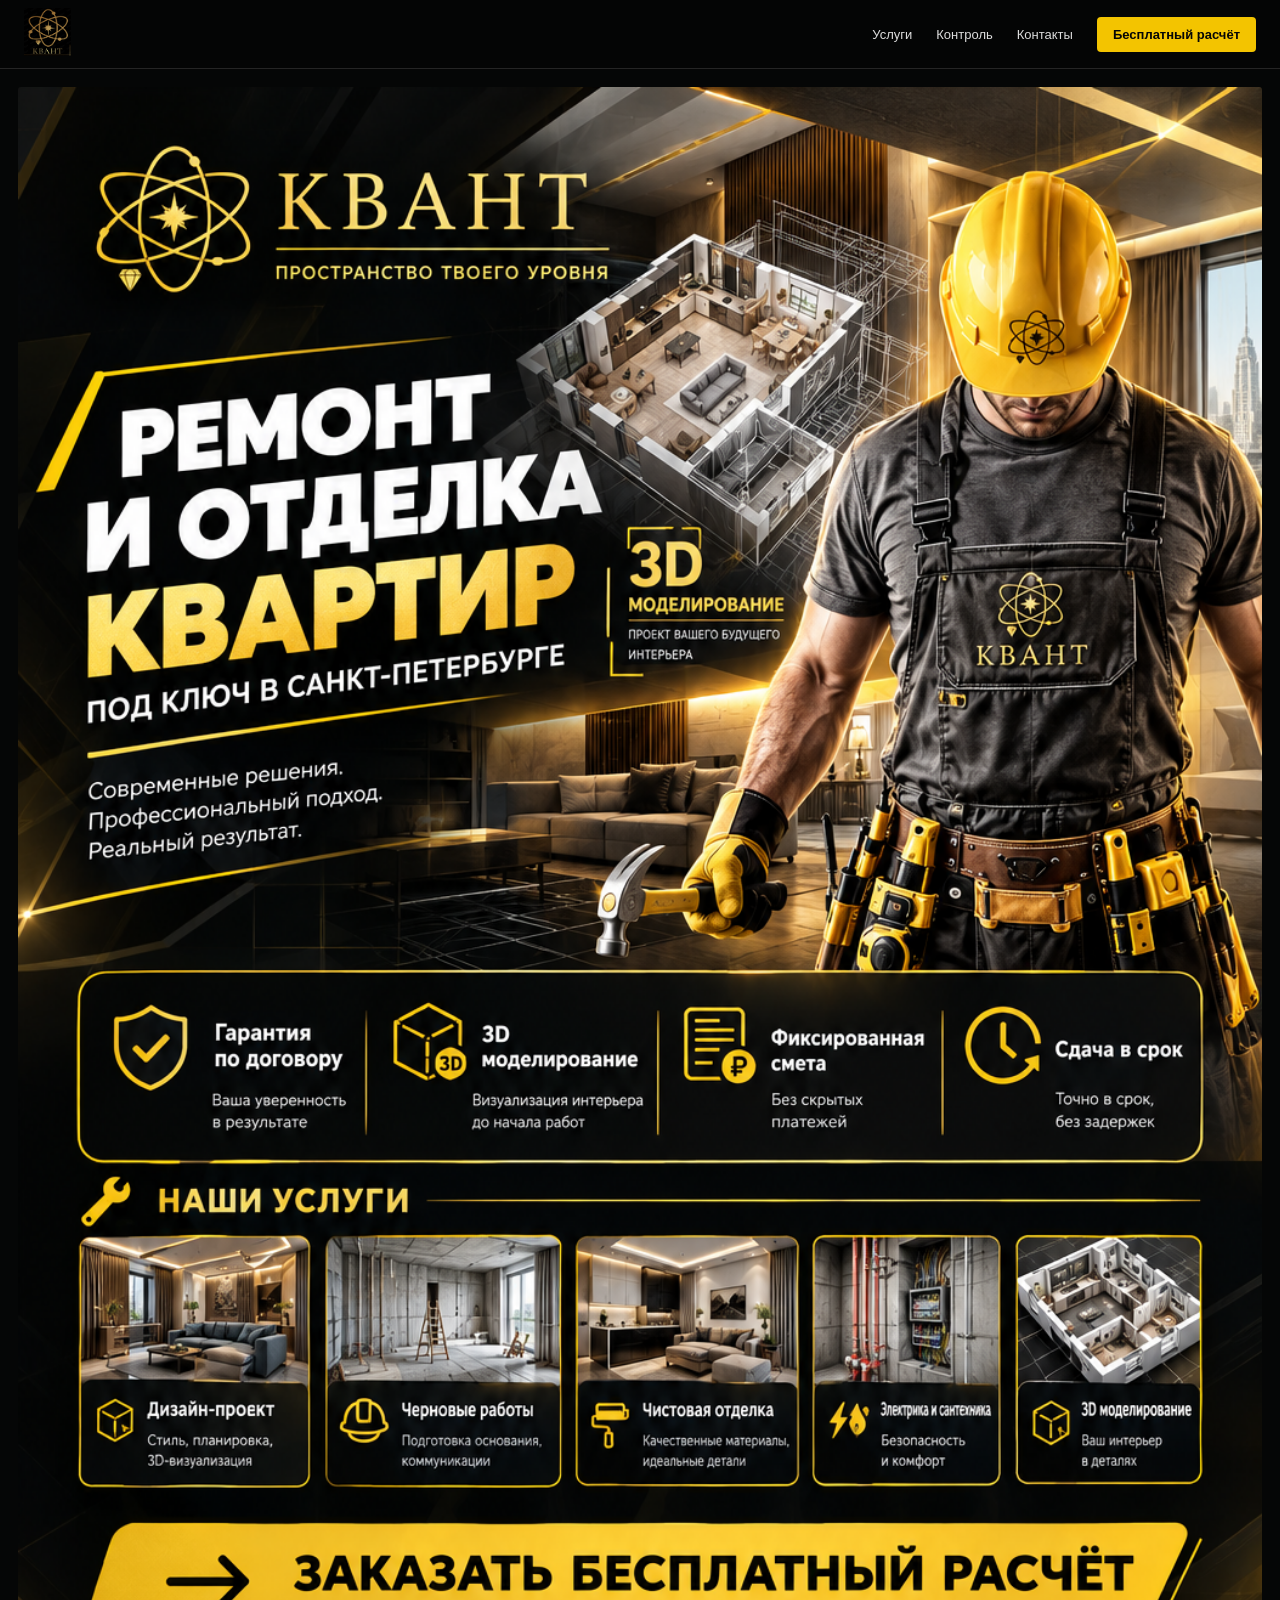
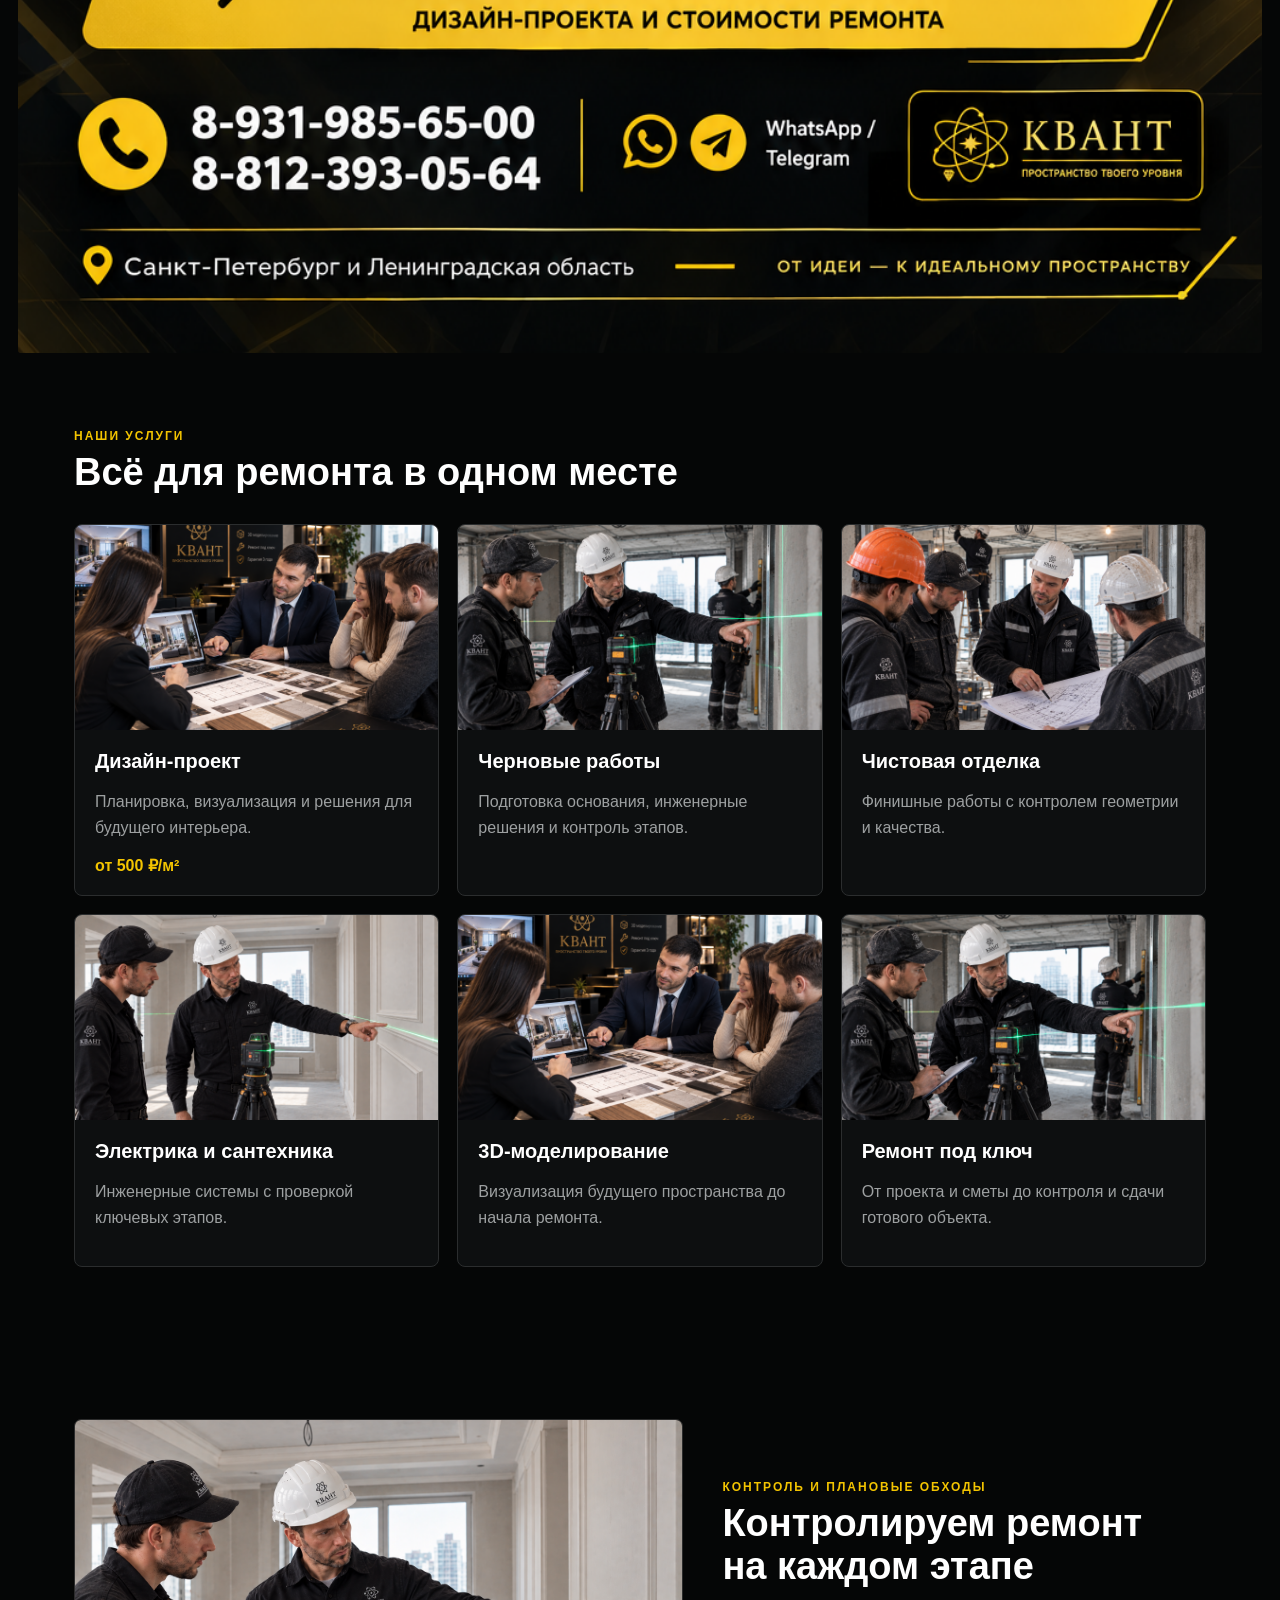
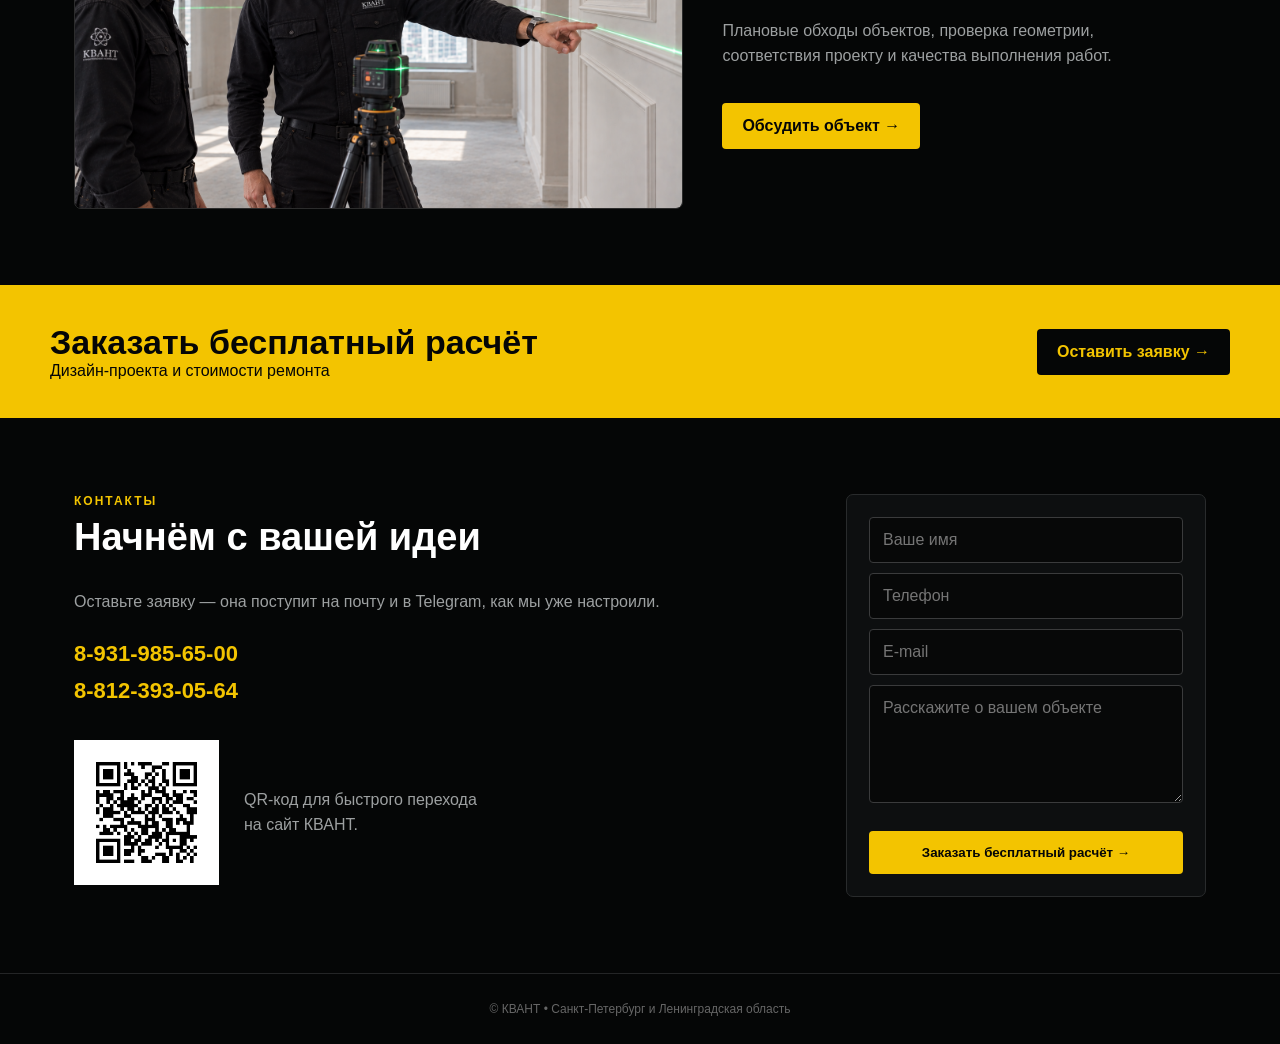
==== commit a76159ec: "Add files via upload" ====
--- a/index.html
+++ b/index.html
@@ -1,7 +1,125 @@
-<!doctype html><html lang="ru"><head><meta charset="utf-8"><meta name="viewport" content="width=device-width,initial-scale=1"><title>КВАНТ — ремонт и отделка квартир</title><link rel="stylesheet" href="style.css"></head><body>
-<header class="header"><nav class="nav"><a class="brand" href="index.html"><img src="logo.png" alt="КВАНТ"><span><strong>КВАНТ</strong><small>ПРОСТРАНСТВО ТВОЕГО УРОВНЯ</small></span></a><div class="menu"><a href="design.html">Дизайн</a><a href="control.html">Контроль</a><a href="#contact">Контакты</a><a class="cta" href="#contact">Заказать расчёт</a></div></nav></header>
-<section class="hero"><div class="hero-copy"><div class="eyebrow">САНКТ-ПЕТЕРБУРГ И ЛЕНИНГРАДСКАЯ ОБЛАСТЬ</div><h1>Ремонт и отделка<br><span>квартир под ключ</span></h1><p class="lead">КВАНТ объединяет дизайн, ремонт и контроль качества в одном проекте.</p><a class="btn" href="#contact">Получить бесплатный расчёт →</a></div><div class="hero-media"><img src="control-1.jpg" alt="Контроль ремонта на объекте"></div></section>
-<section class="section"><div class="title"><b>01</b><h2>Главные направления</h2></div><div class="grid3"><div class="card"><h3>Дизайн-проект</h3><p>Планировка, визуализация и рабочие решения. <b>от 500 ₽/м².</b></p></div><div class="card"><h3>Контроль объектов</h3><p>Плановые обходы, проверка геометрии и соблюдения проектных решений.</p></div><div class="card"><h3>Ремонт под ключ</h3><p>Черновые и чистовые работы, электрика, сантехника и сдача объекта.</p></div></div></section>
-<section class="band"><div><h2>От идеи до готовой квартиры</h2><p>Дизайн → смета → ремонт → контроль → сдача.</p></div><a class="btn darkbtn" href="design.html">Смотреть дизайн-проект</a></section>
-<section class="section" id="contact"><div class="title"><b>02</b><h2>Свяжитесь с КВАНТ</h2></div><div class="qr"><img src="qr-site.png" alt="QR-код сайта"><p><b>QR-код сайта</b><br>Наведите камеру телефона, чтобы открыть сайт КВАНТ.<br><br>8-931-985-65-00<br>8-812-393-05-64</p></div></section>
-<footer class="footer">© КВАНТ • Санкт-Петербург и Ленинградская область</footer></body></html>+<!doctype html>
+<html lang="ru">
+<head>
+<meta charset="utf-8">
+<meta name="viewport" content="width=device-width,initial-scale=1">
+<title>КВАНТ — ремонт и отделка квартир</title>
+<meta name="description" content="Ремонт и отделка квартир под ключ в Санкт-Петербурге и Ленинградской области. Дизайн-проект от 500 ₽/м².">
+<link rel="stylesheet" href="style.css">
+</head>
+<body>
+<header class="header">
+  <nav class="nav">
+    <a href="#top"><img class="logo" src="logo.png" alt="КВАНТ"></a>
+    <div class="menu">
+      <a href="#services">Услуги</a>
+      <a href="#control">Контроль</a>
+      <a href="#contact">Контакты</a>
+      <a class="gold" href="#contact">Бесплатный расчёт</a>
+    </div>
+  </nav>
+</header>
+
+<main id="top">
+  <section class="hero">
+    <img src="kvant-flyer.png" alt="КВАНТ — ремонт и отделка квартир">
+  </section>
+
+  <section class="section" id="services">
+    <div class="kicker">Наши услуги</div>
+    <h2>Всё для ремонта в одном месте</h2>
+    <div class="services">
+      <article class="service">
+        <img src="design.jpg" alt="Дизайн-проект КВАНТ">
+        <div class="service-body">
+          <h3>Дизайн-проект</h3>
+          <p class="muted">Планировка, визуализация и решения для будущего интерьера.</p>
+          <div class="price">от 500 ₽/м²</div>
+        </div>
+      </article>
+      <article class="service">
+        <img src="control-1.jpg" alt="Контроль ремонта на объекте">
+        <div class="service-body">
+          <h3>Черновые работы</h3>
+          <p class="muted">Подготовка основания, инженерные решения и контроль этапов.</p>
+        </div>
+      </article>
+      <article class="service">
+        <img src="control-2.jpg" alt="Чистовая отделка">
+        <div class="service-body">
+          <h3>Чистовая отделка</h3>
+          <p class="muted">Финишные работы с контролем геометрии и качества.</p>
+        </div>
+      </article>
+      <article class="service">
+        <img src="control-3.jpg" alt="Контроль инженерных работ">
+        <div class="service-body">
+          <h3>Электрика и сантехника</h3>
+          <p class="muted">Инженерные системы с проверкой ключевых этапов.</p>
+        </div>
+      </article>
+      <article class="service">
+        <img src="design.jpg" alt="3D моделирование интерьера">
+        <div class="service-body">
+          <h3>3D-моделирование</h3>
+          <p class="muted">Визуализация будущего пространства до начала ремонта.</p>
+        </div>
+      </article>
+      <article class="service">
+        <img src="control-1.jpg" alt="Ремонт под ключ">
+        <div class="service-body">
+          <h3>Ремонт под ключ</h3>
+          <p class="muted">От проекта и сметы до контроля и сдачи готового объекта.</p>
+        </div>
+      </article>
+    </div>
+  </section>
+
+  <section class="section" id="control">
+    <div class="control">
+      <img src="control-3.jpg" alt="Руководитель контролирует геометрию ремонта лазерным уровнем">
+      <div class="control-copy">
+        <div class="kicker">Контроль и плановые обходы</div>
+        <h2>Контролируем ремонт на каждом этапе</h2>
+        <p class="muted">Плановые обходы объектов, проверка геометрии, соответствия проекту и качества выполнения работ.</p>
+        <a class="btn" href="#contact">Обсудить объект →</a>
+      </div>
+    </div>
+  </section>
+
+  <section class="band">
+    <div class="band-inner">
+      <div>
+        <h2>Заказать бесплатный расчёт</h2>
+        <div>Дизайн-проекта и стоимости ремонта</div>
+      </div>
+      <a class="btn" href="#contact">Оставить заявку →</a>
+    </div>
+  </section>
+
+  <section class="section" id="contact">
+    <div class="contact">
+      <div>
+        <div class="kicker">Контакты</div>
+        <h2>Начнём с вашей идеи</h2>
+        <p class="muted">Оставьте заявку — она поступит на почту и в Telegram, как мы уже настроили.</p>
+        <div class="phone">8-931-985-65-00<br>8-812-393-05-64</div>
+        <div class="qr">
+          <img src="qr-site.png" alt="QR-код сайта КВАНТ">
+          <p class="muted">QR-код для быстрого перехода<br>на сайт КВАНТ.</p>
+        </div>
+      </div>
+      <form action="https://formspree.io/f/meaogvld" method="POST">
+        <input type="hidden" name="_subject" value="КВАНТ — заявка с сайта">
+        <input name="name" placeholder="Ваше имя" required>
+        <input name="phone" placeholder="Телефон" required>
+        <input name="email" type="email" placeholder="E-mail">
+        <textarea name="message" rows="5" placeholder="Расскажите о вашем объекте"></textarea>
+        <button class="btn" type="submit">Заказать бесплатный расчёт →</button>
+      </form>
+    </div>
+  </section>
+</main>
+<footer>© КВАНТ • Санкт-Петербург и Ленинградская область</footer>
+</body>
+</html>
--- a/style.css
+++ b/style.css
@@ -1,15 +1,56 @@
 
-:root{--gold:#f4c400;--bg:#070808;--panel:#101213;--line:#292c2d;--muted:#a7aaab;--white:#f5f5f2}
-*{box-sizing:border-box}html{scroll-behavior:smooth}body{margin:0;background:var(--bg);color:var(--white);font-family:Arial,Helvetica,sans-serif}a{color:inherit}
-.header{position:sticky;top:0;z-index:20;background:rgba(7,8,8,.94);backdrop-filter:blur(12px);border-bottom:1px solid var(--line)}
-.nav{max-width:1400px;margin:auto;padding:14px 5%;display:flex;align-items:center;gap:24px}.brand{display:flex;align-items:center;gap:12px;text-decoration:none;margin-right:auto}.brand img{width:48px;height:48px;object-fit:contain}.brand strong{font-size:21px;letter-spacing:2px;color:var(--gold)}.brand small{display:block;color:#999;font-size:8px;letter-spacing:1px}
-.menu{display:flex;gap:20px;align-items:center}.menu a{text-decoration:none;color:#ddd;font-size:14px}.menu a:hover{color:var(--gold)}.cta{background:var(--gold)!important;color:#080808!important;padding:11px 16px;border-radius:4px;font-weight:800}
-.hero{max-width:1400px;margin:auto;display:grid;grid-template-columns:1fr 1fr;min-height:650px}.hero-copy{padding:90px 7%;display:flex;justify-content:center;flex-direction:column}.eyebrow{color:var(--gold);font-size:12px;font-weight:800;letter-spacing:2px;margin-bottom:16px}.hero h1{font-size:clamp(44px,5.2vw,78px);line-height:.98;margin:0 0 22px}.hero h1 span{color:var(--gold)}.lead{font-size:19px;line-height:1.6;color:var(--muted);max-width:620px}.price{font-size:54px;color:var(--gold);font-weight:900;margin:18px 0 25px}.price small{font-size:22px;color:#ddd}.btn{display:inline-block;width:max-content;background:var(--gold);color:#080808;text-decoration:none;font-weight:900;padding:15px 22px;border-radius:4px;border:0}.hero-media{min-height:650px}.hero-media img{width:100%;height:100%;object-fit:cover;display:block}
-.section{max-width:1250px;margin:auto;padding:85px 5%}.title{display:flex;gap:18px;align-items:center;margin-bottom:30px}.title b{color:var(--gold)}.title h2{font-size:38px;margin:0}.grid3{display:grid;grid-template-columns:repeat(3,1fr);gap:15px}.card{background:var(--panel);border:1px solid var(--line);border-radius:6px;padding:25px;min-height:145px}.card h3{margin:0 0 10px}.card p{color:var(--muted);line-height:1.5;margin:0}
-.band{background:var(--gold);color:#080808;padding:45px 7%;display:flex;justify-content:space-between;gap:25px;align-items:center}.band h2{margin:0 0 8px;font-size:34px}.band p{margin:0}.darkbtn{background:#080808;color:var(--gold)}
-.gallery{display:grid;grid-template-columns:repeat(2,1fr);gap:18px}.gallery figure{margin:0;background:var(--panel);border:1px solid var(--line);border-radius:7px;overflow:hidden}.gallery img{display:block;width:100%;aspect-ratio:16/10;object-fit:cover}.gallery figcaption{padding:16px 18px;color:#ddd}.gallery figcaption b{color:var(--gold);display:block;margin-bottom:5px}.gallery figcaption span{color:var(--muted);font-size:14px}
-.formwrap{background:#0d0f10;border-top:1px solid var(--line);padding:80px 7%;display:grid;grid-template-columns:1fr 440px;gap:70px}.formwrap h2{font-size:40px;margin:0 0 15px}.formwrap p{color:var(--muted);line-height:1.6}.phone{color:var(--gold);font-weight:900;font-size:21px;line-height:1.7;margin-top:24px}form{display:grid;gap:12px}input,textarea{width:100%;padding:14px;background:#070808;color:white;border:1px solid #3b3d3e;border-radius:4px;font:inherit}textarea{resize:vertical}
-.qr{display:flex;align-items:center;gap:25px;background:var(--panel);border:1px solid var(--line);padding:20px;border-radius:7px}.qr img{width:150px;height:150px;background:#fff;padding:8px}.qr p{color:var(--muted);line-height:1.5}
-.footer{border-top:1px solid var(--line);padding:28px 5%;color:#777;text-align:center}
-@media(max-width:900px){.menu a:not(.cta){display:none}.hero{grid-template-columns:1fr}.hero-media{min-height:430px}.grid3{grid-template-columns:1fr 1fr}.formwrap{display:block}.formwrap form{margin-top:30px}}
-@media(max-width:560px){.grid3,.gallery{grid-template-columns:1fr}.hero-copy{padding:60px 7%}.hero h1{font-size:43px}.price{font-size:44px}.nav{gap:10px}.brand strong{font-size:18px}.brand img{width:40px;height:40px}}
+*{box-sizing:border-box}
+html{scroll-behavior:smooth}
+body{margin:0;background:#050606;color:#fff;font-family:Arial,Helvetica,sans-serif}
+a{text-decoration:none}
+.header{position:sticky;top:0;z-index:50;background:rgba(5,6,6,.96);border-bottom:1px solid #252525}
+.nav{max-width:1280px;margin:auto;height:68px;padding:0 24px;display:flex;align-items:center;gap:24px}
+.logo{height:48px;width:auto;object-fit:contain}
+.menu{margin-left:auto;display:flex;gap:24px;align-items:center}
+.menu a{color:#ddd;font-size:13px}
+.menu a:hover{color:#f3c400}
+.menu .gold{color:#050606;background:#f3c400;padding:10px 16px;border-radius:4px;font-weight:800}
+.hero{max-width:1280px;margin:auto;padding:18px 18px 0}
+.hero img{display:block;width:100%;height:auto;border-radius:3px}
+.section{max-width:1180px;margin:auto;padding:76px 24px}
+.kicker{color:#f3c400;font-size:12px;font-weight:800;letter-spacing:2px;text-transform:uppercase}
+h2{font-size:38px;margin:8px 0 30px}
+.muted{color:#9da0a1;line-height:1.6}
+.services{display:grid;grid-template-columns:repeat(3,1fr);gap:18px}
+.service{background:#0d0f10;border:1px solid #2b2d2e;border-radius:8px;overflow:hidden;transition:.2s}
+.service:hover{transform:translateY(-3px);border-color:#f3c400}
+.service img{width:100%;height:205px;object-fit:cover;display:block}
+.service-body{padding:20px}
+.service-body h3{margin:0 0 8px;font-size:20px}
+.price{color:#f3c400;font-weight:900;margin-top:12px}
+.control{display:grid;grid-template-columns:1.1fr .9fr;gap:24px;align-items:center}
+.control img{width:100%;height:390px;object-fit:cover;border-radius:7px;border:1px solid #2c2c2c}
+.control-copy{padding:15px}
+.btn{display:inline-block;background:#f3c400;color:#050606;padding:14px 20px;border-radius:4px;font-weight:900;margin-top:18px}
+.band{background:#f3c400;color:#050606;padding:38px 24px}
+.band-inner{max-width:1180px;margin:auto;display:flex;justify-content:space-between;align-items:center;gap:20px}
+.band h2{margin:0;font-size:34px}
+.band .btn{background:#050606;color:#f3c400;margin:0}
+.contact{display:grid;grid-template-columns:1fr 360px;gap:50px}
+.phone{font-size:22px;font-weight:900;color:#f3c400;line-height:1.7;margin-top:20px}
+form{display:grid;gap:10px;background:#0d0f10;padding:22px;border:1px solid #292b2c;border-radius:7px}
+input,textarea{width:100%;padding:13px;background:#070808;color:#fff;border:1px solid #3a3b3c;border-radius:4px;font:inherit}
+textarea{resize:vertical}
+form button{border:0;cursor:pointer}
+.qr{display:flex;gap:25px;align-items:center;margin-top:30px}
+.qr img{width:145px;height:145px;background:#fff;padding:8px}
+footer{border-top:1px solid #242526;padding:28px 24px;text-align:center;color:#666;font-size:12px}
+@media(max-width:850px){
+ .menu a:not(.gold){display:none}
+ .services{grid-template-columns:1fr 1fr}
+ .control,.contact{grid-template-columns:1fr}
+ .control img{height:330px}
+}
+@media(max-width:560px){
+ .nav{padding:0 12px}.logo{height:42px}
+ .services{grid-template-columns:1fr}
+ .section{padding:55px 16px}
+ h2{font-size:30px}
+ .hero{padding:10px 8px 0}
+ .band-inner{display:block}.band .btn{margin-top:18px}
+}
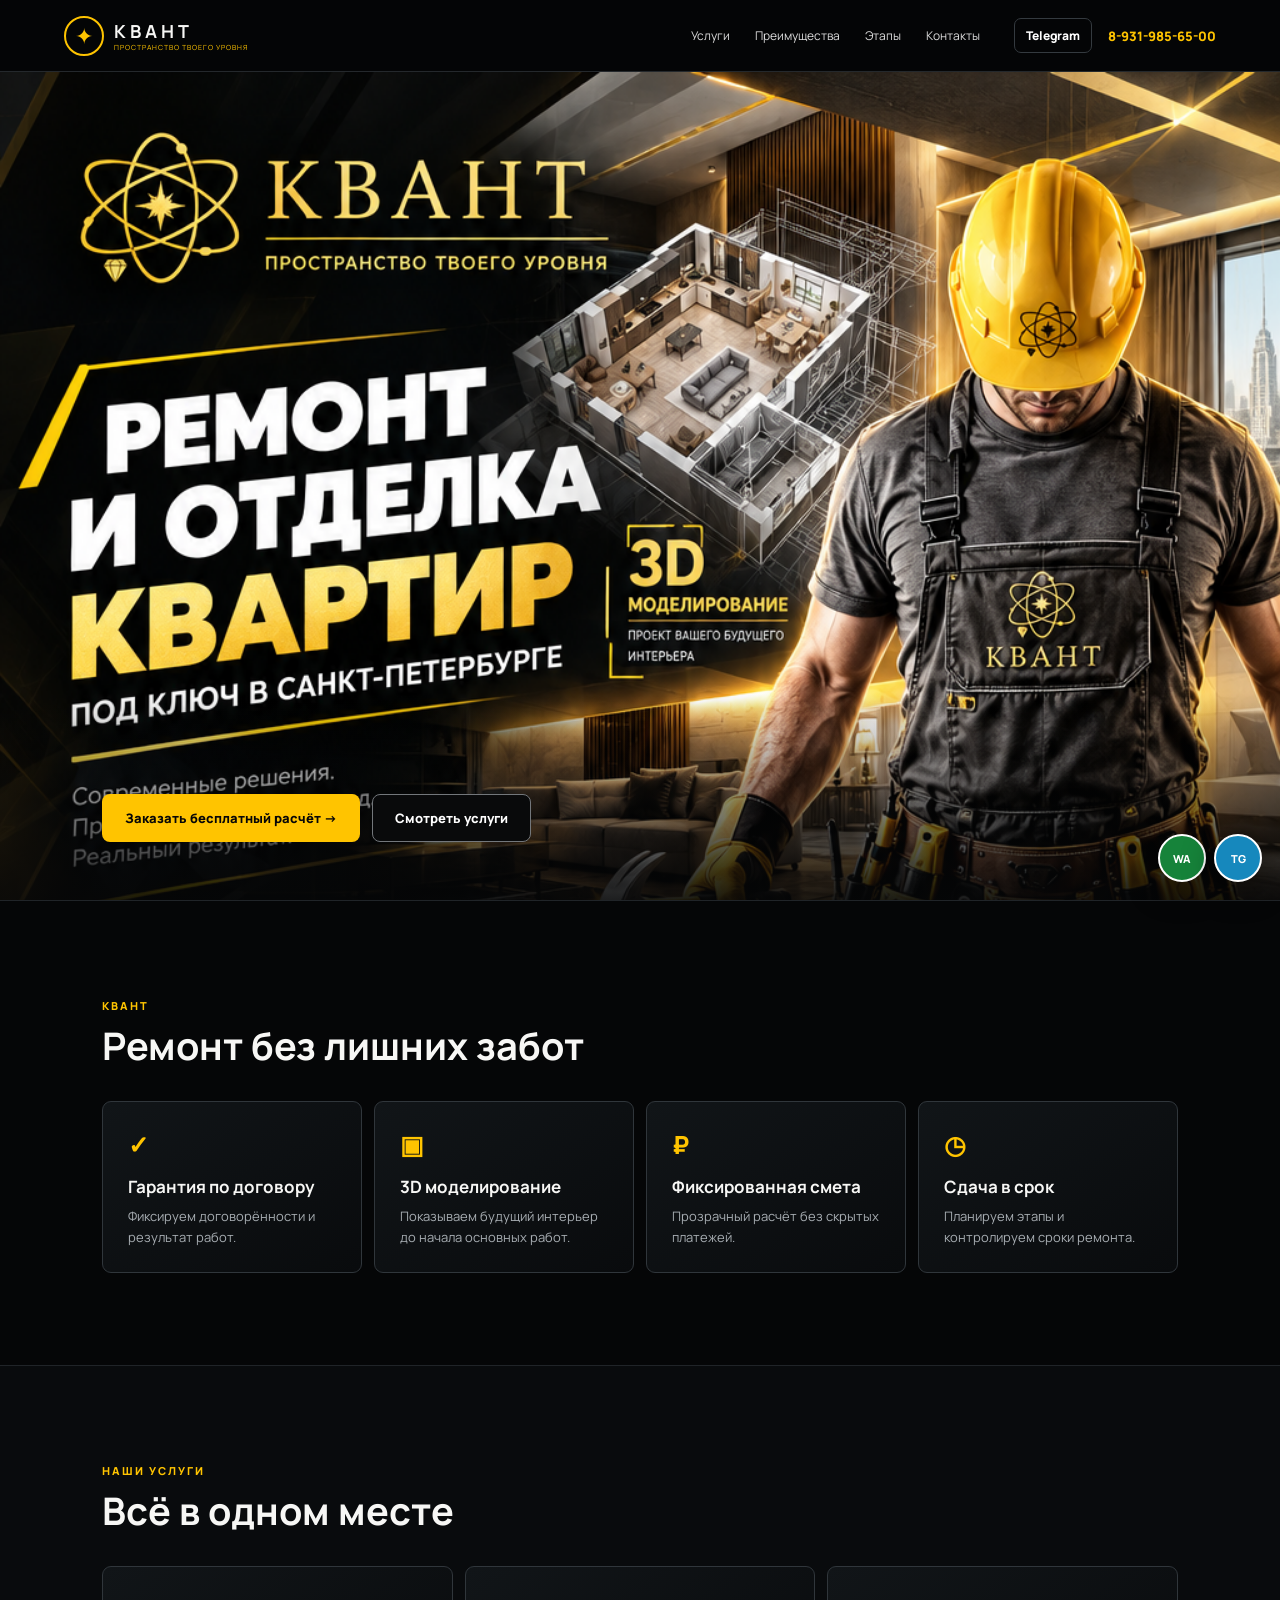
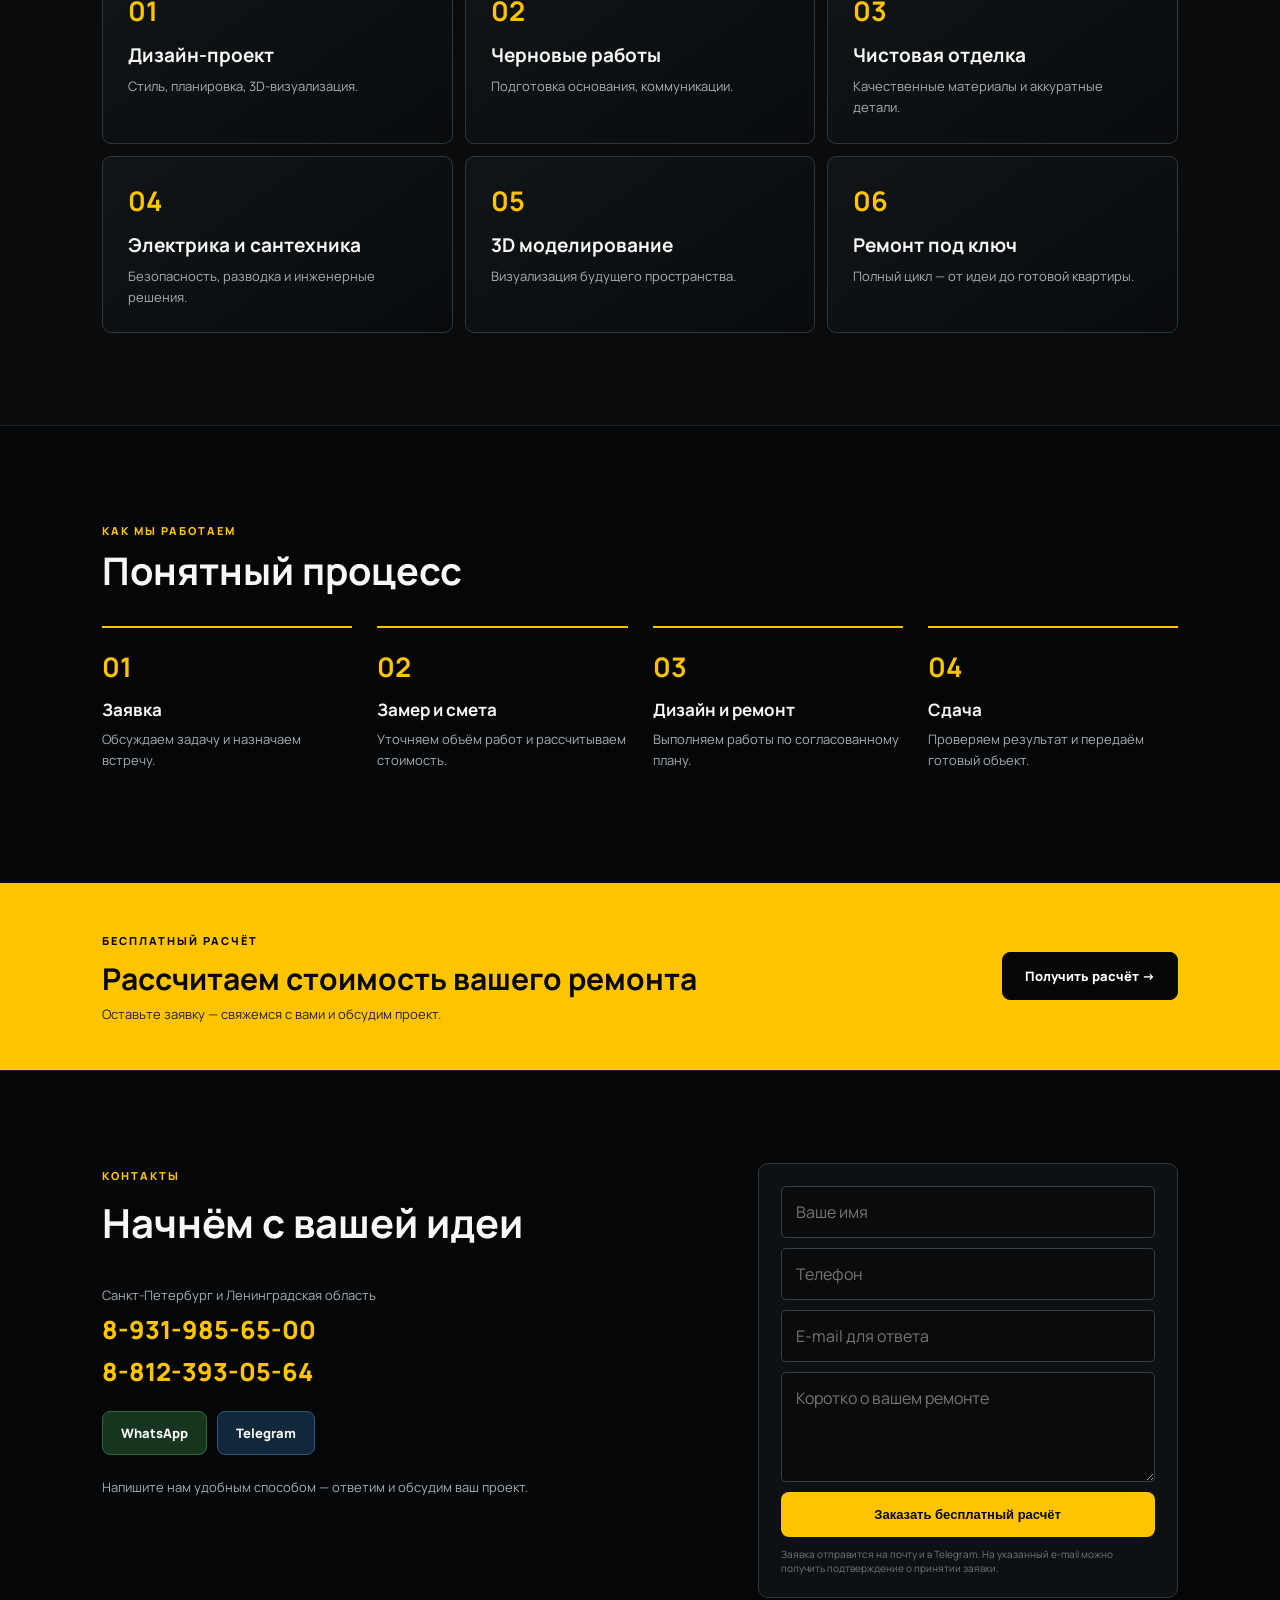
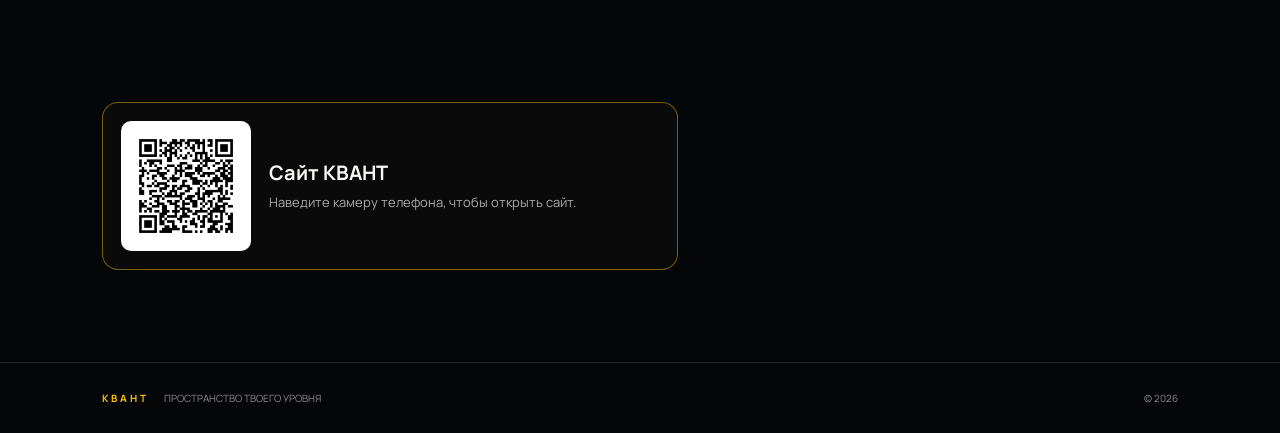
==== commit 267233aa: "Add files via upload" ====
--- a/index.html
+++ b/index.html
@@ -1,125 +1,154 @@
 <!doctype html>
 <html lang="ru">
 <head>
-<meta charset="utf-8">
-<meta name="viewport" content="width=device-width,initial-scale=1">
-<title>КВАНТ — ремонт и отделка квартир</title>
-<meta name="description" content="Ремонт и отделка квартир под ключ в Санкт-Петербурге и Ленинградской области. Дизайн-проект от 500 ₽/м².">
-<link rel="stylesheet" href="style.css">
+  <meta charset="UTF-8">
+  <meta name="viewport" content="width=device-width, initial-scale=1.0">
+  <meta name="description" content="КВАНТ — ремонт и отделка квартир под ключ в Санкт-Петербурге и Ленинградской области. Дизайн-проект, 3D-моделирование, отделка, электрика и сантехника.">
+  <title>КВАНТ — ремонт и отделка квартир</title>
+  <!-- Яндекс Метрика: после создания счётчика замените 0 на его номер -->
+  <script type="text/javascript">
+    const YM_COUNTER_ID = 0;
+    (function(m,e,t,r,i,k,a){m[i]=m[i]||function(){(m[i].a=m[i].a||[]).push(arguments)};
+    m[i].l=1*new Date();k=e.createElement(t),a=e.getElementsByTagName(t)[0],a.parentNode.insertBefore(k,a);
+    k.async=1;k.src=r})(window,document,"script","https://mc.yandex.ru/metrika/tag.js","ym");
+    if (YM_COUNTER_ID) ym(YM_COUNTER_ID, "init", {clickmap:true, trackLinks:true, accurateTrackBounce:true, webvisor:true});
+    window.trackKvantGoal = function(goal){ if (YM_COUNTER_ID && window.ym) window.ym(YM_COUNTER_ID, "reachGoal", goal); };
+  </script>
+  <link rel="stylesheet" href="style.css">
 </head>
 <body>
-<header class="header">
-  <nav class="nav">
-    <a href="#top"><img class="logo" src="logo.png" alt="КВАНТ"></a>
-    <div class="menu">
+  <header class="topbar">
+    <a class="brand" href="#top" aria-label="КВАНТ">
+      <span class="brand-mark">✦</span>
+      <span><b>КВАНТ</b><small>ПРОСТРАНСТВО ТВОЕГО УРОВНЯ</small></span>
+    </a>
+    <nav>
       <a href="#services">Услуги</a>
-      <a href="#control">Контроль</a>
-      <a href="#contact">Контакты</a>
-      <a class="gold" href="#contact">Бесплатный расчёт</a>
+      <a href="#advantages">Преимущества</a>
+      <a href="#process">Этапы</a>
+      <a href="#contacts">Контакты</a>
+    </nav>
+    <div class="top-actions">
+      <a class="top-messenger telegram-link" href="https://t.me/IlyasBoss" target="_blank" rel="noopener" aria-label="Написать в Telegram">Telegram</a>
+      <a class="phone" href="tel:+79319856500">8-931-985-65-00</a>
     </div>
-  </nav>
-</header>
+  </header>
 
-<main id="top">
-  <section class="hero">
-    <img src="kvant-flyer.png" alt="КВАНТ — ремонт и отделка квартир">
-  </section>
+  <main id="top">
+    <section class="hero">
+      <img src="kvant-flyer.png" alt="КВАНТ — ремонт и отделка квартир" class="hero-image">
+      <div class="hero-actions">
+        <a class="btn btn-gold" href="#contacts">Заказать бесплатный расчёт →</a>
+        <a class="btn btn-dark" href="#services">Смотреть услуги</a>
+      </div>
+    </section>
 
-  <section class="section" id="services">
-    <div class="kicker">Наши услуги</div>
-    <h2>Всё для ремонта в одном месте</h2>
-    <div class="services">
-      <article class="service">
-        <img src="design.jpg" alt="Дизайн-проект КВАНТ">
-        <div class="service-body">
-          <h3>Дизайн-проект</h3>
-          <p class="muted">Планировка, визуализация и решения для будущего интерьера.</p>
-          <div class="price">от 500 ₽/м²</div>
+    <section id="advantages" class="section advantages">
+      <div class="section-head">
+        <span>КВАНТ</span>
+        <h2>Ремонт без лишних забот</h2>
+      </div>
+      <div class="adv-grid">
+        <article><div class="icon">✓</div><h3>Гарантия по договору</h3><p>Фиксируем договорённости и результат работ.</p></article>
+        <article><div class="icon">▣</div><h3>3D моделирование</h3><p>Показываем будущий интерьер до начала основных работ.</p></article>
+        <article><div class="icon">₽</div><h3>Фиксированная смета</h3><p>Прозрачный расчёт без скрытых платежей.</p></article>
+        <article><div class="icon">◷</div><h3>Сдача в срок</h3><p>Планируем этапы и контролируем сроки ремонта.</p></article>
+      </div>
+    </section>
+
+    <section id="services" class="section services">
+      <div class="section-head">
+        <span>НАШИ УСЛУГИ</span>
+        <h2>Всё в одном месте</h2>
+      </div>
+      <div class="service-grid">
+        <article class="service"><b>01</b><h3>Дизайн-проект</h3><p>Стиль, планировка, 3D-визуализация.</p></article>
+        <article class="service"><b>02</b><h3>Черновые работы</h3><p>Подготовка основания, коммуникации.</p></article>
+        <article class="service"><b>03</b><h3>Чистовая отделка</h3><p>Качественные материалы и аккуратные детали.</p></article>
+        <article class="service"><b>04</b><h3>Электрика и сантехника</h3><p>Безопасность, разводка и инженерные решения.</p></article>
+        <article class="service"><b>05</b><h3>3D моделирование</h3><p>Визуализация будущего пространства.</p></article>
+        <article class="service"><b>06</b><h3>Ремонт под ключ</h3><p>Полный цикл — от идеи до готовой квартиры.</p></article>
+      </div>
+    </section>
+
+    <section id="process" class="section process">
+      <div class="section-head">
+        <span>КАК МЫ РАБОТАЕМ</span>
+        <h2>Понятный процесс</h2>
+      </div>
+      <div class="process-grid">
+        <div><b>01</b><h3>Заявка</h3><p>Обсуждаем задачу и назначаем встречу.</p></div>
+        <div><b>02</b><h3>Замер и смета</h3><p>Уточняем объём работ и рассчитываем стоимость.</p></div>
+        <div><b>03</b><h3>Дизайн и ремонт</h3><p>Выполняем работы по согласованному плану.</p></div>
+        <div><b>04</b><h3>Сдача</h3><p>Проверяем результат и передаём готовый объект.</p></div>
+      </div>
+    </section>
+
+    <section class="cta">
+      <div>
+        <span>БЕСПЛАТНЫЙ РАСЧЁТ</span>
+        <h2>Рассчитаем стоимость вашего ремонта</h2>
+        <p>Оставьте заявку — свяжемся с вами и обсудим проект.</p>
+      </div>
+      <a class="btn btn-black" href="#contacts">Получить расчёт →</a>
+    </section>
+
+    <section id="contacts" class="section contacts">
+      <div class="contact-copy">
+        <span>КОНТАКТЫ</span>
+        <h2>Начнём с вашей идеи</h2>
+        <p>Санкт-Петербург и Ленинградская область</p>
+        <a href="tel:+79319856500">8-931-985-65-00</a>
+        <a href="tel:+78123930564">8-812-393-05-64</a>
+        <div class="contact-buttons">
+          <a class="contact-btn whatsapp" href="https://wa.me/79319856500?text=%D0%97%D0%B4%D1%80%D0%B0%D0%B2%D1%81%D1%82%D0%B2%D1%83%D0%B9%D1%82%D0%B5!%20%D0%A5%D0%BE%D1%87%D1%83%20%D0%BF%D0%BE%D0%BB%D1%83%D1%87%D0%B8%D1%82%D1%8C%20%D1%80%D0%B0%D1%81%D1%87%D1%91%D1%82%20%D1%80%D0%B5%D0%BC%D0%BE%D0%BD%D1%82%D0%B0." target="_blank" rel="noopener" onclick="trackKvantGoal('whatsapp_click')">WhatsApp</a>
+          <a class="contact-btn telegram" href="https://t.me/IlyasBoss" target="_blank" rel="noopener" onclick="trackKvantGoal('telegram_click')">Telegram</a>
         </div>
-      </article>
-      <article class="service">
-        <img src="control-1.jpg" alt="Контроль ремонта на объекте">
-        <div class="service-body">
-          <h3>Черновые работы</h3>
-          <p class="muted">Подготовка основания, инженерные решения и контроль этапов.</p>
-        </div>
-      </article>
-      <article class="service">
-        <img src="control-2.jpg" alt="Чистовая отделка">
-        <div class="service-body">
-          <h3>Чистовая отделка</h3>
-          <p class="muted">Финишные работы с контролем геометрии и качества.</p>
-        </div>
-      </article>
-      <article class="service">
-        <img src="control-3.jpg" alt="Контроль инженерных работ">
-        <div class="service-body">
-          <h3>Электрика и сантехника</h3>
-          <p class="muted">Инженерные системы с проверкой ключевых этапов.</p>
-        </div>
-      </article>
-      <article class="service">
-        <img src="design.jpg" alt="3D моделирование интерьера">
-        <div class="service-body">
-          <h3>3D-моделирование</h3>
-          <p class="muted">Визуализация будущего пространства до начала ремонта.</p>
-        </div>
-      </article>
-      <article class="service">
-        <img src="control-1.jpg" alt="Ремонт под ключ">
-        <div class="service-body">
-          <h3>Ремонт под ключ</h3>
-          <p class="muted">От проекта и сметы до контроля и сдачи готового объекта.</p>
-        </div>
-      </article>
-    </div>
-  </section>
+        <p class="messengers">Напишите нам удобным способом — ответим и обсудим ваш проект.</p>
+      </div>
 
-  <section class="section" id="control">
-    <div class="control">
-      <img src="control-3.jpg" alt="Руководитель контролирует геометрию ремонта лазерным уровнем">
-      <div class="control-copy">
-        <div class="kicker">Контроль и плановые обходы</div>
-        <h2>Контролируем ремонт на каждом этапе</h2>
-        <p class="muted">Плановые обходы объектов, проверка геометрии, соответствия проекту и качества выполнения работ.</p>
-        <a class="btn" href="#contact">Обсудить объект →</a>
+      <form id="leadForm" class="form" action="https://formspree.io/f/meaogvld" method="POST">
+        <input type="hidden" name="subject" value="Новая заявка с сайта КВАНТ">
+        <input id="name" name="name" type="text" placeholder="Ваше имя" required>
+        <input id="phoneInput" name="phone" type="tel" placeholder="Телефон" required>
+        <input name="email" type="email" placeholder="E-mail для ответа" required>
+        <input type="hidden" name="_replyto" value="">
+        <textarea id="message" name="message" placeholder="Коротко о вашем ремонте"></textarea>
+        <button class="btn btn-gold" type="submit" onclick="trackKvantGoal('form_submit')">Заказать бесплатный расчёт</button>
+        <small>Заявка отправится на почту и в Telegram. На указанный e-mail можно получить подтверждение о принятии заявки.</small>
+      </form>
+
+      <div class="qr-card">
+        <img src="qr-site.png" alt="QR-код сайта КВАНТ">
+        <div><b>Сайт КВАНТ</b><p>Наведите камеру телефона, чтобы открыть сайт.</p></div>
       </div>
-    </div>
-  </section>
+    </section>
+  </main>
 
-  <section class="band">
-    <div class="band-inner">
-      <div>
-        <h2>Заказать бесплатный расчёт</h2>
-        <div>Дизайн-проекта и стоимости ремонта</div>
-      </div>
-      <a class="btn" href="#contact">Оставить заявку →</a>
-    </div>
-  </section>
+  <div class="floating-messengers" aria-label="Связаться с КВАНТ">
+    <a class="float-wa" href="https://wa.me/79319856500?text=%D0%97%D0%B4%D1%80%D0%B0%D0%B2%D1%81%D1%82%D0%B2%D1%83%D0%B9%D1%82%D0%B5!%20%D0%A5%D0%BE%D1%87%D1%83%20%D1%80%D0%B0%D1%81%D1%87%D1%91%D1%82%20%D1%80%D0%B5%D0%BC%D0%BE%D0%BD%D1%82%D0%B0." target="_blank" rel="noopener" aria-label="WhatsApp" onclick="trackKvantGoal('whatsapp_click')">WA</a>
+    <a class="float-tg" href="https://t.me/IlyasBoss" target="_blank" rel="noopener" aria-label="Telegram" onclick="trackKvantGoal('telegram_click')">TG</a>
+  </div>
 
-  <section class="section" id="contact">
-    <div class="contact">
-      <div>
-        <div class="kicker">Контакты</div>
-        <h2>Начнём с вашей идеи</h2>
-        <p class="muted">Оставьте заявку — она поступит на почту и в Telegram, как мы уже настроили.</p>
-        <div class="phone">8-931-985-65-00<br>8-812-393-05-64</div>
-        <div class="qr">
-          <img src="qr-site.png" alt="QR-код сайта КВАНТ">
-          <p class="muted">QR-код для быстрого перехода<br>на сайт КВАНТ.</p>
-        </div>
-      </div>
-      <form action="https://formspree.io/f/meaogvld" method="POST">
-        <input type="hidden" name="_subject" value="КВАНТ — заявка с сайта">
-        <input name="name" placeholder="Ваше имя" required>
-        <input name="phone" placeholder="Телефон" required>
-        <input name="email" type="email" placeholder="E-mail">
-        <textarea name="message" rows="5" placeholder="Расскажите о вашем объекте"></textarea>
-        <button class="btn" type="submit">Заказать бесплатный расчёт →</button>
-      </form>
-    </div>
-  </section>
-</main>
-<footer>© КВАНТ • Санкт-Петербург и Ленинградская область</footer>
+  <footer>
+    <b>КВАНТ</b><span>ПРОСТРАНСТВО ТВОЕГО УРОВНЯ</span>
+    <span>© 2026</span>
+  </footer>
+
+<script>
+// Форма отправляется через Formspree после подстановки вашего ID формы.
+// Telegram и email подключаются в панели Formspree.
+</script>
+<script>
+const leadForm = document.getElementById('leadForm');
+if (leadForm) {
+  leadForm.addEventListener('submit', function () {
+    const email = leadForm.querySelector('input[name="email"]');
+    const reply = leadForm.querySelector('input[name="_replyto"]');
+    if (email && reply) reply.value = email.value || '';
+  });
+}
+</script>
+<noscript><div><img src="https://mc.yandex.ru/watch/0" style="position:absolute;left:-9999px" alt="" /></div></noscript>
 </body>
-</html>
+</html>
--- a/style.css
+++ b/style.css
@@ -1,56 +1,98 @@
+@import url('https://fonts.googleapis.com/css2?family=Manrope:wght@400;500;600;700;800&display=swap');
 
+:root{
+  --black:#050607;
+  --panel:#0d1012;
+  --line:#30353a;
+  --gold:#ffc400;
+  --gold2:#f3b900;
+  --white:#f7f7f5;
+  --muted:#a7adb2;
+}
 *{box-sizing:border-box}
 html{scroll-behavior:smooth}
-body{margin:0;background:#050606;color:#fff;font-family:Arial,Helvetica,sans-serif}
-a{text-decoration:none}
-.header{position:sticky;top:0;z-index:50;background:rgba(5,6,6,.96);border-bottom:1px solid #252525}
-.nav{max-width:1280px;margin:auto;height:68px;padding:0 24px;display:flex;align-items:center;gap:24px}
-.logo{height:48px;width:auto;object-fit:contain}
-.menu{margin-left:auto;display:flex;gap:24px;align-items:center}
-.menu a{color:#ddd;font-size:13px}
-.menu a:hover{color:#f3c400}
-.menu .gold{color:#050606;background:#f3c400;padding:10px 16px;border-radius:4px;font-weight:800}
-.hero{max-width:1280px;margin:auto;padding:18px 18px 0}
-.hero img{display:block;width:100%;height:auto;border-radius:3px}
-.section{max-width:1180px;margin:auto;padding:76px 24px}
-.kicker{color:#f3c400;font-size:12px;font-weight:800;letter-spacing:2px;text-transform:uppercase}
-h2{font-size:38px;margin:8px 0 30px}
-.muted{color:#9da0a1;line-height:1.6}
-.services{display:grid;grid-template-columns:repeat(3,1fr);gap:18px}
-.service{background:#0d0f10;border:1px solid #2b2d2e;border-radius:8px;overflow:hidden;transition:.2s}
-.service:hover{transform:translateY(-3px);border-color:#f3c400}
-.service img{width:100%;height:205px;object-fit:cover;display:block}
-.service-body{padding:20px}
-.service-body h3{margin:0 0 8px;font-size:20px}
-.price{color:#f3c400;font-weight:900;margin-top:12px}
-.control{display:grid;grid-template-columns:1.1fr .9fr;gap:24px;align-items:center}
-.control img{width:100%;height:390px;object-fit:cover;border-radius:7px;border:1px solid #2c2c2c}
-.control-copy{padding:15px}
-.btn{display:inline-block;background:#f3c400;color:#050606;padding:14px 20px;border-radius:4px;font-weight:900;margin-top:18px}
-.band{background:#f3c400;color:#050606;padding:38px 24px}
-.band-inner{max-width:1180px;margin:auto;display:flex;justify-content:space-between;align-items:center;gap:20px}
-.band h2{margin:0;font-size:34px}
-.band .btn{background:#050606;color:#f3c400;margin:0}
-.contact{display:grid;grid-template-columns:1fr 360px;gap:50px}
-.phone{font-size:22px;font-weight:900;color:#f3c400;line-height:1.7;margin-top:20px}
-form{display:grid;gap:10px;background:#0d0f10;padding:22px;border:1px solid #292b2c;border-radius:7px}
-input,textarea{width:100%;padding:13px;background:#070808;color:#fff;border:1px solid #3a3b3c;border-radius:4px;font:inherit}
-textarea{resize:vertical}
-form button{border:0;cursor:pointer}
-.qr{display:flex;gap:25px;align-items:center;margin-top:30px}
-.qr img{width:145px;height:145px;background:#fff;padding:8px}
-footer{border-top:1px solid #242526;padding:28px 24px;text-align:center;color:#666;font-size:12px}
-@media(max-width:850px){
- .menu a:not(.gold){display:none}
- .services{grid-template-columns:1fr 1fr}
- .control,.contact{grid-template-columns:1fr}
- .control img{height:330px}
+body{margin:0;background:var(--black);color:var(--white);font-family:Manrope,Arial,sans-serif}
+a{color:inherit;text-decoration:none}
+.topbar{position:sticky;top:0;z-index:20;height:72px;display:flex;align-items:center;gap:34px;padding:0 5%;background:rgba(5,6,7,.94);border-bottom:1px solid #24282c;backdrop-filter:blur(10px)}
+.brand{display:flex;align-items:center;gap:10px;margin-right:auto}
+.brand-mark{width:40px;height:40px;border:2px solid var(--gold);border-radius:50%;display:grid;place-items:center;color:var(--gold);font-size:22px}
+.brand b{display:block;letter-spacing:4px;font-size:18px}
+.brand small{display:block;color:var(--gold);font-size:7px;letter-spacing:1px}
+nav{display:flex;gap:25px;font-size:12px;color:#ddd}
+nav a:hover{color:var(--gold)}
+.phone{font-weight:800;color:var(--gold);font-size:13px;white-space:nowrap}
+.hero{position:relative;background:#080909;overflow:hidden}
+.hero-image{display:block;width:100%;height:auto;max-height:calc(100vh - 72px);object-fit:cover;object-position:center top}
+.hero:after{content:"";position:absolute;inset:0;background:linear-gradient(180deg,transparent 75%,rgba(5,6,7,.9));pointer-events:none}
+.hero-actions{position:absolute;z-index:2;left:8%;bottom:7%;display:flex;gap:12px}
+.btn{display:inline-flex;align-items:center;justify-content:center;border-radius:8px;padding:14px 22px;font-weight:800;font-size:13px;border:1px solid transparent;cursor:pointer}
+.btn-gold{background:var(--gold);color:#070707}
+.btn-gold:hover{background:#ffd23b}
+.btn-dark,.btn-black{background:#090a0b;color:#fff;border-color:#73777b}
+.btn-dark:hover{border-color:var(--gold);color:var(--gold)}
+.section{padding:92px 8%;border-top:1px solid #202428}
+.section-head span,.cta span,.contact-copy>span{color:var(--gold);font-size:11px;font-weight:800;letter-spacing:2px}
+.section-head h2{font-size:38px;margin:10px 0 34px;line-height:1.1}
+.adv-grid{display:grid;grid-template-columns:repeat(4,1fr);gap:12px}
+.adv-grid article,.service,.process-grid>div{background:linear-gradient(145deg,#111518,#090b0d);border:1px solid #30363b;border-radius:9px;padding:25px;transition:.2s}
+.adv-grid article:hover,.service:hover{border-color:var(--gold);transform:translateY(-3px)}
+.icon{color:var(--gold);font-size:25px;font-weight:800}
+h3{margin:13px 0 8px;font-size:17px}
+p{color:var(--muted);line-height:1.6;font-size:13px;margin:0}
+.services{background:#090b0d}
+.service-grid{display:grid;grid-template-columns:repeat(3,1fr);gap:12px}
+.service b,.process-grid b{color:var(--gold);font-size:27px}
+.service h3{font-size:19px}
+.process{background:#050607}
+.process-grid{display:grid;grid-template-columns:repeat(4,1fr);gap:25px}
+.process-grid>div{border:0;border-radius:0;border-top:2px solid var(--gold);padding:20px 0;background:none}
+.cta{padding:45px 8%;background:var(--gold);color:#080808;display:flex;align-items:center;justify-content:space-between;gap:30px}
+.cta span{color:#080808}
+.cta h2{margin:8px 0 5px;font-size:30px}
+.cta p{color:#242424}
+.btn-black{background:#070707;color:#fff;border-color:#070707}
+.contacts{display:grid;grid-template-columns:1fr 420px;gap:80px}
+.contact-copy h2{font-size:40px;margin:10px 0 35px}
+.contact-copy>a{display:block;color:var(--gold);font-size:25px;font-weight:800;margin-top:7px}
+.messengers{margin-top:22px}
+.form{background:#0e1113;border:1px solid #30363b;border-radius:10px;padding:22px;display:grid;gap:10px}
+.form input,.form textarea{width:100%;padding:14px;border-radius:5px;border:1px solid #3a4146;background:#090b0c;color:#fff;font:inherit}
+.form textarea{min-height:110px;resize:vertical}
+.form small{color:#71777c;font-size:10px}
+footer{padding:28px 8%;border-top:1px solid #24282c;display:flex;gap:15px;align-items:center;color:#858b90;font-size:10px}
+footer b{color:var(--gold);letter-spacing:3px}
+footer span:last-child{margin-left:auto}
+@media(max-width:900px){
+  nav{display:none}
+  .phone{font-size:11px}
+  .hero-image{max-height:none}
+  .hero-actions{left:5%;right:5%;bottom:5%;flex-direction:column}
+  .btn{width:100%}
+  .adv-grid,.service-grid{grid-template-columns:repeat(2,1fr)}
+  .process-grid{grid-template-columns:repeat(2,1fr)}
+  .contacts{grid-template-columns:1fr;gap:35px}
 }
 @media(max-width:560px){
- .nav{padding:0 12px}.logo{height:42px}
- .services{grid-template-columns:1fr}
- .section{padding:55px 16px}
- h2{font-size:30px}
- .hero{padding:10px 8px 0}
- .band-inner{display:block}.band .btn{margin-top:18px}
+  .topbar{padding:0 4%;height:62px}
+  .brand b{font-size:15px}
+  .brand small{font-size:6px}
+  .phone{display:none}
+  .section{padding:65px 5%}
+  .section-head h2{font-size:30px}
+  .adv-grid,.service-grid,.process-grid{grid-template-columns:1fr}
+  .cta{padding:38px 5%;display:block}
+  .cta h2{font-size:25px}
+  .cta .btn{margin-top:20px}
+  .contact-copy h2{font-size:31px}
+  footer{padding:25px 5%}
 }
+
+
+.qr-card{display:flex;align-items:center;gap:18px;margin-top:24px;padding:18px;border:1px solid rgba(255,200,0,.45);border-radius:16px;background:#0a0a0a}.qr-card img{width:130px;height:130px;background:#fff;padding:8px;border-radius:10px}.qr-card b{font-size:20px}.qr-card p{margin:7px 0 0;color:#aaa;line-height:1.5}.form input,.form textarea{font-family:inherit}
+@media(max-width:700px){.qr-card{flex-direction:column;align-items:flex-start}}
+
+
+.top-actions{display:flex;align-items:center;gap:16px}.top-messenger{font-size:12px;font-weight:800;color:#fff;border:1px solid #343a3f;border-radius:7px;padding:8px 11px}.top-messenger:hover{border-color:var(--gold);color:var(--gold)}
+.contact-buttons{display:flex;gap:10px;margin-top:22px;flex-wrap:wrap}.contact-btn{padding:12px 18px;border-radius:8px;font-weight:800;font-size:13px;border:1px solid #444}.contact-btn.whatsapp{background:#16351f;border-color:#286a3a}.contact-btn.telegram{background:#10283a;border-color:#275b7c}.contact-btn:hover{border-color:var(--gold);color:var(--gold)}
+.floating-messengers{position:fixed;right:18px;bottom:18px;z-index:30;display:flex;gap:8px}.floating-messengers a{width:48px;height:48px;border-radius:50%;display:grid;place-items:center;font-size:11px;font-weight:900;color:#fff;border:2px solid #fff;box-shadow:0 8px 30px rgba(0,0,0,.5)}.float-wa{background:#16833a}.float-tg{background:#1688bd}
+@media(max-width:700px){.top-actions{gap:8px}.top-messenger{display:none}.floating-messengers{right:12px;bottom:12px}.floating-messengers a{width:44px;height:44px}}
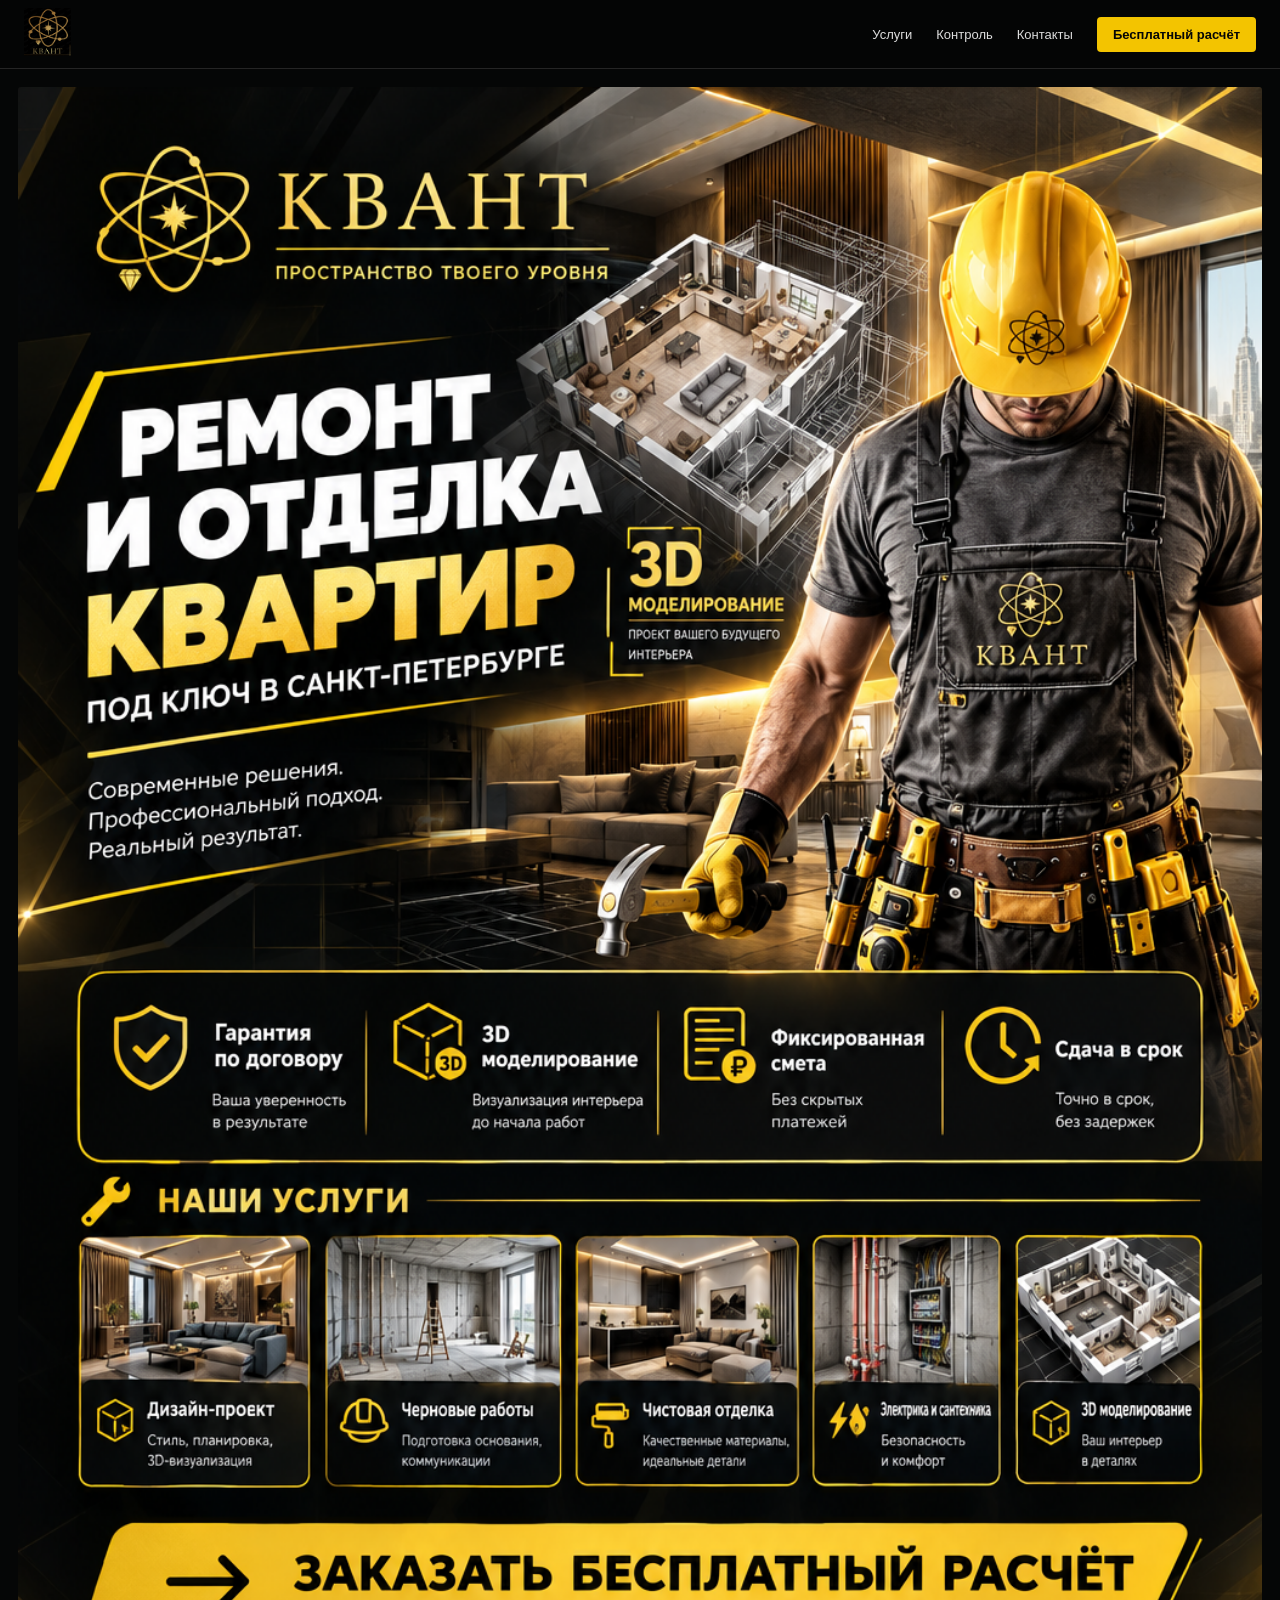
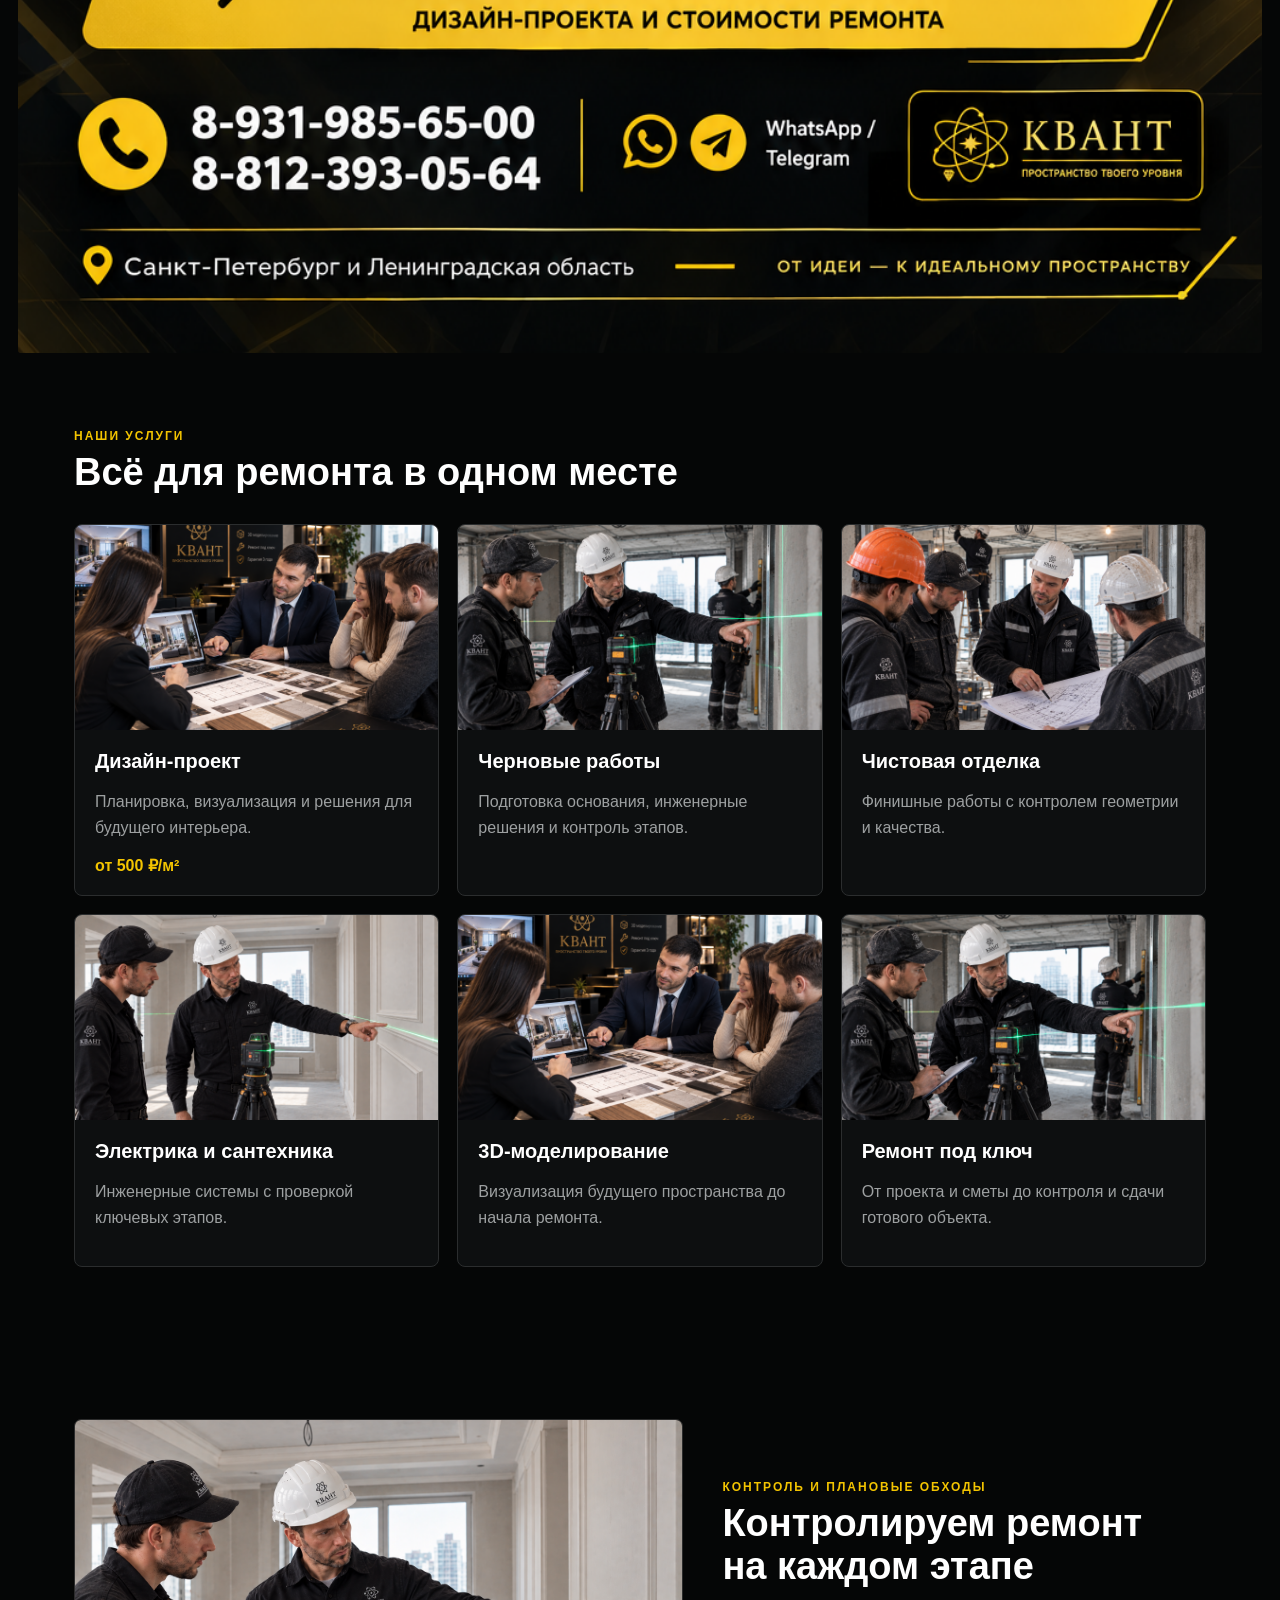
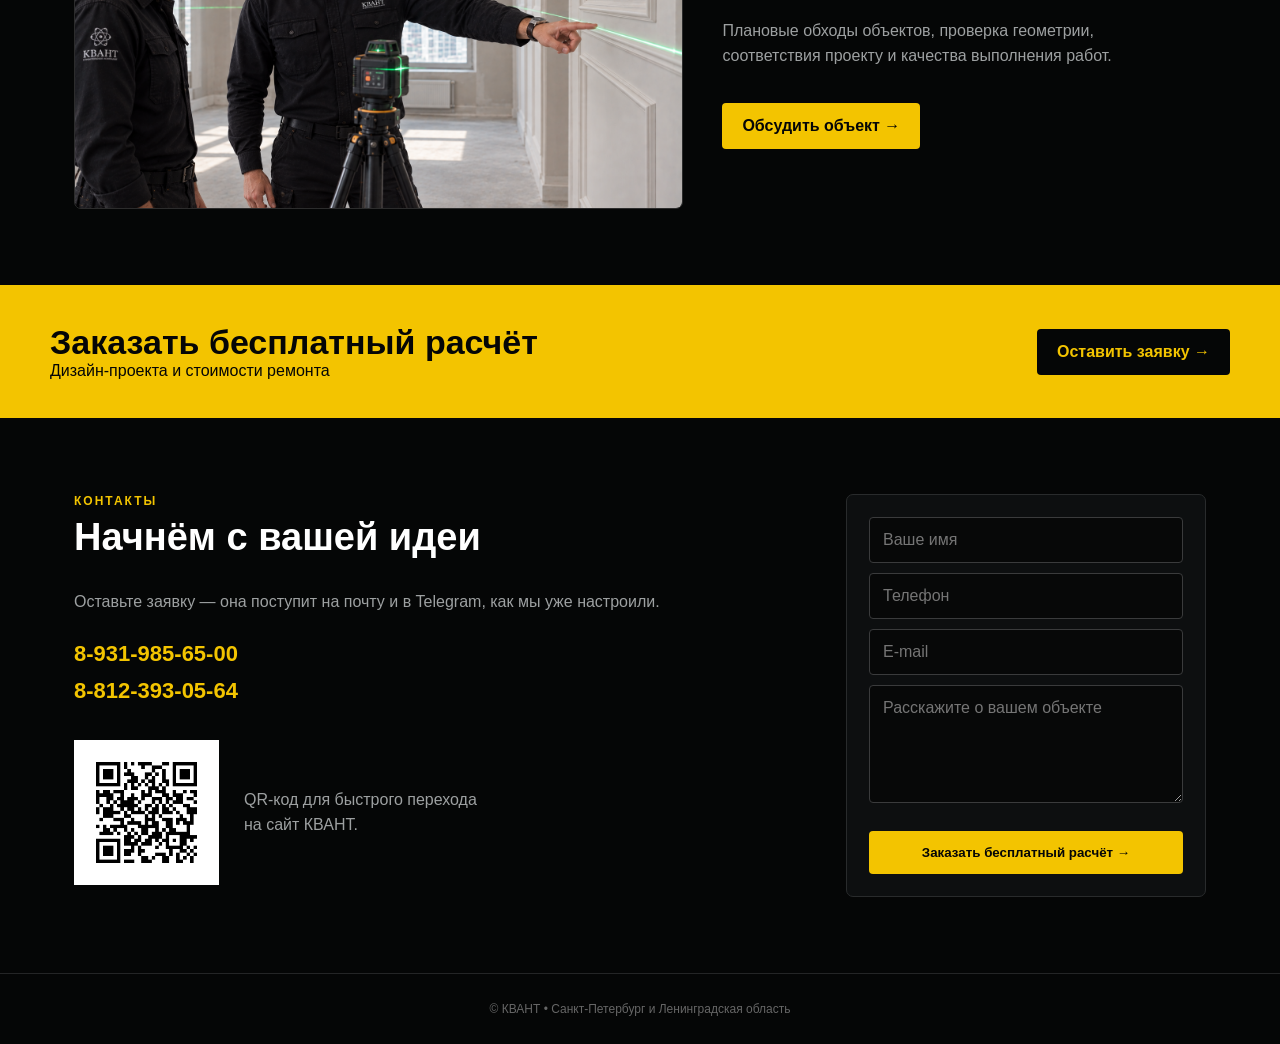
==== commit cedb5b85: "Add files via upload" ====
--- a/index.html
+++ b/index.html
@@ -1,154 +1,125 @@
 <!doctype html>
 <html lang="ru">
 <head>
-  <meta charset="UTF-8">
-  <meta name="viewport" content="width=device-width, initial-scale=1.0">
-  <meta name="description" content="КВАНТ — ремонт и отделка квартир под ключ в Санкт-Петербурге и Ленинградской области. Дизайн-проект, 3D-моделирование, отделка, электрика и сантехника.">
-  <title>КВАНТ — ремонт и отделка квартир</title>
-  <!-- Яндекс Метрика: после создания счётчика замените 0 на его номер -->
-  <script type="text/javascript">
-    const YM_COUNTER_ID = 0;
-    (function(m,e,t,r,i,k,a){m[i]=m[i]||function(){(m[i].a=m[i].a||[]).push(arguments)};
-    m[i].l=1*new Date();k=e.createElement(t),a=e.getElementsByTagName(t)[0],a.parentNode.insertBefore(k,a);
-    k.async=1;k.src=r})(window,document,"script","https://mc.yandex.ru/metrika/tag.js","ym");
-    if (YM_COUNTER_ID) ym(YM_COUNTER_ID, "init", {clickmap:true, trackLinks:true, accurateTrackBounce:true, webvisor:true});
-    window.trackKvantGoal = function(goal){ if (YM_COUNTER_ID && window.ym) window.ym(YM_COUNTER_ID, "reachGoal", goal); };
-  </script>
-  <link rel="stylesheet" href="style.css">
+<meta charset="utf-8">
+<meta name="viewport" content="width=device-width,initial-scale=1">
+<title>КВАНТ — ремонт и отделка квартир</title>
+<meta name="description" content="Ремонт и отделка квартир под ключ в Санкт-Петербурге и Ленинградской области. Дизайн-проект от 500 ₽/м².">
+<link rel="stylesheet" href="style.css">
 </head>
 <body>
-  <header class="topbar">
-    <a class="brand" href="#top" aria-label="КВАНТ">
-      <span class="brand-mark">✦</span>
-      <span><b>КВАНТ</b><small>ПРОСТРАНСТВО ТВОЕГО УРОВНЯ</small></span>
-    </a>
-    <nav>
+<header class="header">
+  <nav class="nav">
+    <a href="#top"><img class="logo" src="logo.png" alt="КВАНТ"></a>
+    <div class="menu">
       <a href="#services">Услуги</a>
-      <a href="#advantages">Преимущества</a>
-      <a href="#process">Этапы</a>
-      <a href="#contacts">Контакты</a>
-    </nav>
-    <div class="top-actions">
-      <a class="top-messenger telegram-link" href="https://t.me/IlyasBoss" target="_blank" rel="noopener" aria-label="Написать в Telegram">Telegram</a>
-      <a class="phone" href="tel:+79319856500">8-931-985-65-00</a>
+      <a href="#control">Контроль</a>
+      <a href="#contact">Контакты</a>
+      <a class="gold" href="#contact">Бесплатный расчёт</a>
     </div>
-  </header>
+  </nav>
+</header>
 
-  <main id="top">
-    <section class="hero">
-      <img src="kvant-flyer.png" alt="КВАНТ — ремонт и отделка квартир" class="hero-image">
-      <div class="hero-actions">
-        <a class="btn btn-gold" href="#contacts">Заказать бесплатный расчёт →</a>
-        <a class="btn btn-dark" href="#services">Смотреть услуги</a>
+<main id="top">
+  <section class="hero">
+    <img src="kvant-flyer.png" alt="КВАНТ — ремонт и отделка квартир">
+  </section>
+
+  <section class="section" id="services">
+    <div class="kicker">Наши услуги</div>
+    <h2>Всё для ремонта в одном месте</h2>
+    <div class="services">
+      <article class="service">
+        <img src="design.jpg" alt="Дизайн-проект КВАНТ">
+        <div class="service-body">
+          <h3>Дизайн-проект</h3>
+          <p class="muted">Планировка, визуализация и решения для будущего интерьера.</p>
+          <div class="price">от 500 ₽/м²</div>
+        </div>
+      </article>
+      <article class="service">
+        <img src="control-1.jpg" alt="Контроль ремонта на объекте">
+        <div class="service-body">
+          <h3>Черновые работы</h3>
+          <p class="muted">Подготовка основания, инженерные решения и контроль этапов.</p>
+        </div>
+      </article>
+      <article class="service">
+        <img src="control-2.jpg" alt="Чистовая отделка">
+        <div class="service-body">
+          <h3>Чистовая отделка</h3>
+          <p class="muted">Финишные работы с контролем геометрии и качества.</p>
+        </div>
+      </article>
+      <article class="service">
+        <img src="control-3.jpg" alt="Контроль инженерных работ">
+        <div class="service-body">
+          <h3>Электрика и сантехника</h3>
+          <p class="muted">Инженерные системы с проверкой ключевых этапов.</p>
+        </div>
+      </article>
+      <article class="service">
+        <img src="design.jpg" alt="3D моделирование интерьера">
+        <div class="service-body">
+          <h3>3D-моделирование</h3>
+          <p class="muted">Визуализация будущего пространства до начала ремонта.</p>
+        </div>
+      </article>
+      <article class="service">
+        <img src="control-1.jpg" alt="Ремонт под ключ">
+        <div class="service-body">
+          <h3>Ремонт под ключ</h3>
+          <p class="muted">От проекта и сметы до контроля и сдачи готового объекта.</p>
+        </div>
+      </article>
+    </div>
+  </section>
+
+  <section class="section" id="control">
+    <div class="control">
+      <img src="control-3.jpg" alt="Руководитель контролирует геометрию ремонта лазерным уровнем">
+      <div class="control-copy">
+        <div class="kicker">Контроль и плановые обходы</div>
+        <h2>Контролируем ремонт на каждом этапе</h2>
+        <p class="muted">Плановые обходы объектов, проверка геометрии, соответствия проекту и качества выполнения работ.</p>
+        <a class="btn" href="#contact">Обсудить объект →</a>
       </div>
-    </section>
+    </div>
+  </section>
 
-    <section id="advantages" class="section advantages">
-      <div class="section-head">
-        <span>КВАНТ</span>
-        <h2>Ремонт без лишних забот</h2>
+  <section class="band">
+    <div class="band-inner">
+      <div>
+        <h2>Заказать бесплатный расчёт</h2>
+        <div>Дизайн-проекта и стоимости ремонта</div>
       </div>
-      <div class="adv-grid">
-        <article><div class="icon">✓</div><h3>Гарантия по договору</h3><p>Фиксируем договорённости и результат работ.</p></article>
-        <article><div class="icon">▣</div><h3>3D моделирование</h3><p>Показываем будущий интерьер до начала основных работ.</p></article>
-        <article><div class="icon">₽</div><h3>Фиксированная смета</h3><p>Прозрачный расчёт без скрытых платежей.</p></article>
-        <article><div class="icon">◷</div><h3>Сдача в срок</h3><p>Планируем этапы и контролируем сроки ремонта.</p></article>
+      <a class="btn" href="#contact">Оставить заявку →</a>
+    </div>
+  </section>
+
+  <section class="section" id="contact">
+    <div class="contact">
+      <div>
+        <div class="kicker">Контакты</div>
+        <h2>Начнём с вашей идеи</h2>
+        <p class="muted">Оставьте заявку — она поступит на почту и в Telegram, как мы уже настроили.</p>
+        <div class="phone">8-931-985-65-00<br>8-812-393-05-64</div>
+        <div class="qr">
+          <img src="qr-site.png" alt="QR-код сайта КВАНТ">
+          <p class="muted">QR-код для быстрого перехода<br>на сайт КВАНТ.</p>
+        </div>
       </div>
-    </section>
-
-    <section id="services" class="section services">
-      <div class="section-head">
-        <span>НАШИ УСЛУГИ</span>
-        <h2>Всё в одном месте</h2>
-      </div>
-      <div class="service-grid">
-        <article class="service"><b>01</b><h3>Дизайн-проект</h3><p>Стиль, планировка, 3D-визуализация.</p></article>
-        <article class="service"><b>02</b><h3>Черновые работы</h3><p>Подготовка основания, коммуникации.</p></article>
-        <article class="service"><b>03</b><h3>Чистовая отделка</h3><p>Качественные материалы и аккуратные детали.</p></article>
-        <article class="service"><b>04</b><h3>Электрика и сантехника</h3><p>Безопасность, разводка и инженерные решения.</p></article>
-        <article class="service"><b>05</b><h3>3D моделирование</h3><p>Визуализация будущего пространства.</p></article>
-        <article class="service"><b>06</b><h3>Ремонт под ключ</h3><p>Полный цикл — от идеи до готовой квартиры.</p></article>
-      </div>
-    </section>
-
-    <section id="process" class="section process">
-      <div class="section-head">
-        <span>КАК МЫ РАБОТАЕМ</span>
-        <h2>Понятный процесс</h2>
-      </div>
-      <div class="process-grid">
-        <div><b>01</b><h3>Заявка</h3><p>Обсуждаем задачу и назначаем встречу.</p></div>
-        <div><b>02</b><h3>Замер и смета</h3><p>Уточняем объём работ и рассчитываем стоимость.</p></div>
-        <div><b>03</b><h3>Дизайн и ремонт</h3><p>Выполняем работы по согласованному плану.</p></div>
-        <div><b>04</b><h3>Сдача</h3><p>Проверяем результат и передаём готовый объект.</p></div>
-      </div>
-    </section>
-
-    <section class="cta">
-      <div>
-        <span>БЕСПЛАТНЫЙ РАСЧЁТ</span>
-        <h2>Рассчитаем стоимость вашего ремонта</h2>
-        <p>Оставьте заявку — свяжемся с вами и обсудим проект.</p>
-      </div>
-      <a class="btn btn-black" href="#contacts">Получить расчёт →</a>
-    </section>
-
-    <section id="contacts" class="section contacts">
-      <div class="contact-copy">
-        <span>КОНТАКТЫ</span>
-        <h2>Начнём с вашей идеи</h2>
-        <p>Санкт-Петербург и Ленинградская область</p>
-        <a href="tel:+79319856500">8-931-985-65-00</a>
-        <a href="tel:+78123930564">8-812-393-05-64</a>
-        <div class="contact-buttons">
-          <a class="contact-btn whatsapp" href="https://wa.me/79319856500?text=%D0%97%D0%B4%D1%80%D0%B0%D0%B2%D1%81%D1%82%D0%B2%D1%83%D0%B9%D1%82%D0%B5!%20%D0%A5%D0%BE%D1%87%D1%83%20%D0%BF%D0%BE%D0%BB%D1%83%D1%87%D0%B8%D1%82%D1%8C%20%D1%80%D0%B0%D1%81%D1%87%D1%91%D1%82%20%D1%80%D0%B5%D0%BC%D0%BE%D0%BD%D1%82%D0%B0." target="_blank" rel="noopener" onclick="trackKvantGoal('whatsapp_click')">WhatsApp</a>
-          <a class="contact-btn telegram" href="https://t.me/IlyasBoss" target="_blank" rel="noopener" onclick="trackKvantGoal('telegram_click')">Telegram</a>
-        </div>
-        <p class="messengers">Напишите нам удобным способом — ответим и обсудим ваш проект.</p>
-      </div>
-
-      <form id="leadForm" class="form" action="https://formspree.io/f/meaogvld" method="POST">
-        <input type="hidden" name="subject" value="Новая заявка с сайта КВАНТ">
-        <input id="name" name="name" type="text" placeholder="Ваше имя" required>
-        <input id="phoneInput" name="phone" type="tel" placeholder="Телефон" required>
-        <input name="email" type="email" placeholder="E-mail для ответа" required>
-        <input type="hidden" name="_replyto" value="">
-        <textarea id="message" name="message" placeholder="Коротко о вашем ремонте"></textarea>
-        <button class="btn btn-gold" type="submit" onclick="trackKvantGoal('form_submit')">Заказать бесплатный расчёт</button>
-        <small>Заявка отправится на почту и в Telegram. На указанный e-mail можно получить подтверждение о принятии заявки.</small>
+      <form action="https://formspree.io/f/meaogvld" method="POST">
+        <input type="hidden" name="_subject" value="КВАНТ — заявка с сайта">
+        <input name="name" placeholder="Ваше имя" required>
+        <input name="phone" placeholder="Телефон" required>
+        <input name="email" type="email" placeholder="E-mail">
+        <textarea name="message" rows="5" placeholder="Расскажите о вашем объекте"></textarea>
+        <button class="btn" type="submit">Заказать бесплатный расчёт →</button>
       </form>
-
-      <div class="qr-card">
-        <img src="qr-site.png" alt="QR-код сайта КВАНТ">
-        <div><b>Сайт КВАНТ</b><p>Наведите камеру телефона, чтобы открыть сайт.</p></div>
-      </div>
-    </section>
-  </main>
-
-  <div class="floating-messengers" aria-label="Связаться с КВАНТ">
-    <a class="float-wa" href="https://wa.me/79319856500?text=%D0%97%D0%B4%D1%80%D0%B0%D0%B2%D1%81%D1%82%D0%B2%D1%83%D0%B9%D1%82%D0%B5!%20%D0%A5%D0%BE%D1%87%D1%83%20%D1%80%D0%B0%D1%81%D1%87%D1%91%D1%82%20%D1%80%D0%B5%D0%BC%D0%BE%D0%BD%D1%82%D0%B0." target="_blank" rel="noopener" aria-label="WhatsApp" onclick="trackKvantGoal('whatsapp_click')">WA</a>
-    <a class="float-tg" href="https://t.me/IlyasBoss" target="_blank" rel="noopener" aria-label="Telegram" onclick="trackKvantGoal('telegram_click')">TG</a>
-  </div>
-
-  <footer>
-    <b>КВАНТ</b><span>ПРОСТРАНСТВО ТВОЕГО УРОВНЯ</span>
-    <span>© 2026</span>
-  </footer>
-
-<script>
-// Форма отправляется через Formspree после подстановки вашего ID формы.
-// Telegram и email подключаются в панели Formspree.
-</script>
-<script>
-const leadForm = document.getElementById('leadForm');
-if (leadForm) {
-  leadForm.addEventListener('submit', function () {
-    const email = leadForm.querySelector('input[name="email"]');
-    const reply = leadForm.querySelector('input[name="_replyto"]');
-    if (email && reply) reply.value = email.value || '';
-  });
-}
-</script>
-<noscript><div><img src="https://mc.yandex.ru/watch/0" style="position:absolute;left:-9999px" alt="" /></div></noscript>
+    </div>
+  </section>
+</main>
+<footer>© КВАНТ • Санкт-Петербург и Ленинградская область</footer>
 </body>
-</html>+</html>
--- a/style.css
+++ b/style.css
@@ -1,98 +1,56 @@
-@import url('https://fonts.googleapis.com/css2?family=Manrope:wght@400;500;600;700;800&display=swap');
 
-:root{
-  --black:#050607;
-  --panel:#0d1012;
-  --line:#30353a;
-  --gold:#ffc400;
-  --gold2:#f3b900;
-  --white:#f7f7f5;
-  --muted:#a7adb2;
-}
 *{box-sizing:border-box}
 html{scroll-behavior:smooth}
-body{margin:0;background:var(--black);color:var(--white);font-family:Manrope,Arial,sans-serif}
-a{color:inherit;text-decoration:none}
-.topbar{position:sticky;top:0;z-index:20;height:72px;display:flex;align-items:center;gap:34px;padding:0 5%;background:rgba(5,6,7,.94);border-bottom:1px solid #24282c;backdrop-filter:blur(10px)}
-.brand{display:flex;align-items:center;gap:10px;margin-right:auto}
-.brand-mark{width:40px;height:40px;border:2px solid var(--gold);border-radius:50%;display:grid;place-items:center;color:var(--gold);font-size:22px}
-.brand b{display:block;letter-spacing:4px;font-size:18px}
-.brand small{display:block;color:var(--gold);font-size:7px;letter-spacing:1px}
-nav{display:flex;gap:25px;font-size:12px;color:#ddd}
-nav a:hover{color:var(--gold)}
-.phone{font-weight:800;color:var(--gold);font-size:13px;white-space:nowrap}
-.hero{position:relative;background:#080909;overflow:hidden}
-.hero-image{display:block;width:100%;height:auto;max-height:calc(100vh - 72px);object-fit:cover;object-position:center top}
-.hero:after{content:"";position:absolute;inset:0;background:linear-gradient(180deg,transparent 75%,rgba(5,6,7,.9));pointer-events:none}
-.hero-actions{position:absolute;z-index:2;left:8%;bottom:7%;display:flex;gap:12px}
-.btn{display:inline-flex;align-items:center;justify-content:center;border-radius:8px;padding:14px 22px;font-weight:800;font-size:13px;border:1px solid transparent;cursor:pointer}
-.btn-gold{background:var(--gold);color:#070707}
-.btn-gold:hover{background:#ffd23b}
-.btn-dark,.btn-black{background:#090a0b;color:#fff;border-color:#73777b}
-.btn-dark:hover{border-color:var(--gold);color:var(--gold)}
-.section{padding:92px 8%;border-top:1px solid #202428}
-.section-head span,.cta span,.contact-copy>span{color:var(--gold);font-size:11px;font-weight:800;letter-spacing:2px}
-.section-head h2{font-size:38px;margin:10px 0 34px;line-height:1.1}
-.adv-grid{display:grid;grid-template-columns:repeat(4,1fr);gap:12px}
-.adv-grid article,.service,.process-grid>div{background:linear-gradient(145deg,#111518,#090b0d);border:1px solid #30363b;border-radius:9px;padding:25px;transition:.2s}
-.adv-grid article:hover,.service:hover{border-color:var(--gold);transform:translateY(-3px)}
-.icon{color:var(--gold);font-size:25px;font-weight:800}
-h3{margin:13px 0 8px;font-size:17px}
-p{color:var(--muted);line-height:1.6;font-size:13px;margin:0}
-.services{background:#090b0d}
-.service-grid{display:grid;grid-template-columns:repeat(3,1fr);gap:12px}
-.service b,.process-grid b{color:var(--gold);font-size:27px}
-.service h3{font-size:19px}
-.process{background:#050607}
-.process-grid{display:grid;grid-template-columns:repeat(4,1fr);gap:25px}
-.process-grid>div{border:0;border-radius:0;border-top:2px solid var(--gold);padding:20px 0;background:none}
-.cta{padding:45px 8%;background:var(--gold);color:#080808;display:flex;align-items:center;justify-content:space-between;gap:30px}
-.cta span{color:#080808}
-.cta h2{margin:8px 0 5px;font-size:30px}
-.cta p{color:#242424}
-.btn-black{background:#070707;color:#fff;border-color:#070707}
-.contacts{display:grid;grid-template-columns:1fr 420px;gap:80px}
-.contact-copy h2{font-size:40px;margin:10px 0 35px}
-.contact-copy>a{display:block;color:var(--gold);font-size:25px;font-weight:800;margin-top:7px}
-.messengers{margin-top:22px}
-.form{background:#0e1113;border:1px solid #30363b;border-radius:10px;padding:22px;display:grid;gap:10px}
-.form input,.form textarea{width:100%;padding:14px;border-radius:5px;border:1px solid #3a4146;background:#090b0c;color:#fff;font:inherit}
-.form textarea{min-height:110px;resize:vertical}
-.form small{color:#71777c;font-size:10px}
-footer{padding:28px 8%;border-top:1px solid #24282c;display:flex;gap:15px;align-items:center;color:#858b90;font-size:10px}
-footer b{color:var(--gold);letter-spacing:3px}
-footer span:last-child{margin-left:auto}
-@media(max-width:900px){
-  nav{display:none}
-  .phone{font-size:11px}
-  .hero-image{max-height:none}
-  .hero-actions{left:5%;right:5%;bottom:5%;flex-direction:column}
-  .btn{width:100%}
-  .adv-grid,.service-grid{grid-template-columns:repeat(2,1fr)}
-  .process-grid{grid-template-columns:repeat(2,1fr)}
-  .contacts{grid-template-columns:1fr;gap:35px}
+body{margin:0;background:#050606;color:#fff;font-family:Arial,Helvetica,sans-serif}
+a{text-decoration:none}
+.header{position:sticky;top:0;z-index:50;background:rgba(5,6,6,.96);border-bottom:1px solid #252525}
+.nav{max-width:1280px;margin:auto;height:68px;padding:0 24px;display:flex;align-items:center;gap:24px}
+.logo{height:48px;width:auto;object-fit:contain}
+.menu{margin-left:auto;display:flex;gap:24px;align-items:center}
+.menu a{color:#ddd;font-size:13px}
+.menu a:hover{color:#f3c400}
+.menu .gold{color:#050606;background:#f3c400;padding:10px 16px;border-radius:4px;font-weight:800}
+.hero{max-width:1280px;margin:auto;padding:18px 18px 0}
+.hero img{display:block;width:100%;height:auto;border-radius:3px}
+.section{max-width:1180px;margin:auto;padding:76px 24px}
+.kicker{color:#f3c400;font-size:12px;font-weight:800;letter-spacing:2px;text-transform:uppercase}
+h2{font-size:38px;margin:8px 0 30px}
+.muted{color:#9da0a1;line-height:1.6}
+.services{display:grid;grid-template-columns:repeat(3,1fr);gap:18px}
+.service{background:#0d0f10;border:1px solid #2b2d2e;border-radius:8px;overflow:hidden;transition:.2s}
+.service:hover{transform:translateY(-3px);border-color:#f3c400}
+.service img{width:100%;height:205px;object-fit:cover;display:block}
+.service-body{padding:20px}
+.service-body h3{margin:0 0 8px;font-size:20px}
+.price{color:#f3c400;font-weight:900;margin-top:12px}
+.control{display:grid;grid-template-columns:1.1fr .9fr;gap:24px;align-items:center}
+.control img{width:100%;height:390px;object-fit:cover;border-radius:7px;border:1px solid #2c2c2c}
+.control-copy{padding:15px}
+.btn{display:inline-block;background:#f3c400;color:#050606;padding:14px 20px;border-radius:4px;font-weight:900;margin-top:18px}
+.band{background:#f3c400;color:#050606;padding:38px 24px}
+.band-inner{max-width:1180px;margin:auto;display:flex;justify-content:space-between;align-items:center;gap:20px}
+.band h2{margin:0;font-size:34px}
+.band .btn{background:#050606;color:#f3c400;margin:0}
+.contact{display:grid;grid-template-columns:1fr 360px;gap:50px}
+.phone{font-size:22px;font-weight:900;color:#f3c400;line-height:1.7;margin-top:20px}
+form{display:grid;gap:10px;background:#0d0f10;padding:22px;border:1px solid #292b2c;border-radius:7px}
+input,textarea{width:100%;padding:13px;background:#070808;color:#fff;border:1px solid #3a3b3c;border-radius:4px;font:inherit}
+textarea{resize:vertical}
+form button{border:0;cursor:pointer}
+.qr{display:flex;gap:25px;align-items:center;margin-top:30px}
+.qr img{width:145px;height:145px;background:#fff;padding:8px}
+footer{border-top:1px solid #242526;padding:28px 24px;text-align:center;color:#666;font-size:12px}
+@media(max-width:850px){
+ .menu a:not(.gold){display:none}
+ .services{grid-template-columns:1fr 1fr}
+ .control,.contact{grid-template-columns:1fr}
+ .control img{height:330px}
 }
 @media(max-width:560px){
-  .topbar{padding:0 4%;height:62px}
-  .brand b{font-size:15px}
-  .brand small{font-size:6px}
-  .phone{display:none}
-  .section{padding:65px 5%}
-  .section-head h2{font-size:30px}
-  .adv-grid,.service-grid,.process-grid{grid-template-columns:1fr}
-  .cta{padding:38px 5%;display:block}
-  .cta h2{font-size:25px}
-  .cta .btn{margin-top:20px}
-  .contact-copy h2{font-size:31px}
-  footer{padding:25px 5%}
+ .nav{padding:0 12px}.logo{height:42px}
+ .services{grid-template-columns:1fr}
+ .section{padding:55px 16px}
+ h2{font-size:30px}
+ .hero{padding:10px 8px 0}
+ .band-inner{display:block}.band .btn{margin-top:18px}
 }
-
-
-.qr-card{display:flex;align-items:center;gap:18px;margin-top:24px;padding:18px;border:1px solid rgba(255,200,0,.45);border-radius:16px;background:#0a0a0a}.qr-card img{width:130px;height:130px;background:#fff;padding:8px;border-radius:10px}.qr-card b{font-size:20px}.qr-card p{margin:7px 0 0;color:#aaa;line-height:1.5}.form input,.form textarea{font-family:inherit}
-@media(max-width:700px){.qr-card{flex-direction:column;align-items:flex-start}}
-
-
-.top-actions{display:flex;align-items:center;gap:16px}.top-messenger{font-size:12px;font-weight:800;color:#fff;border:1px solid #343a3f;border-radius:7px;padding:8px 11px}.top-messenger:hover{border-color:var(--gold);color:var(--gold)}
-.contact-buttons{display:flex;gap:10px;margin-top:22px;flex-wrap:wrap}.contact-btn{padding:12px 18px;border-radius:8px;font-weight:800;font-size:13px;border:1px solid #444}.contact-btn.whatsapp{background:#16351f;border-color:#286a3a}.contact-btn.telegram{background:#10283a;border-color:#275b7c}.contact-btn:hover{border-color:var(--gold);color:var(--gold)}
-.floating-messengers{position:fixed;right:18px;bottom:18px;z-index:30;display:flex;gap:8px}.floating-messengers a{width:48px;height:48px;border-radius:50%;display:grid;place-items:center;font-size:11px;font-weight:900;color:#fff;border:2px solid #fff;box-shadow:0 8px 30px rgba(0,0,0,.5)}.float-wa{background:#16833a}.float-tg{background:#1688bd}
-@media(max-width:700px){.top-actions{gap:8px}.top-messenger{display:none}.floating-messengers{right:12px;bottom:12px}.floating-messengers a{width:44px;height:44px}}
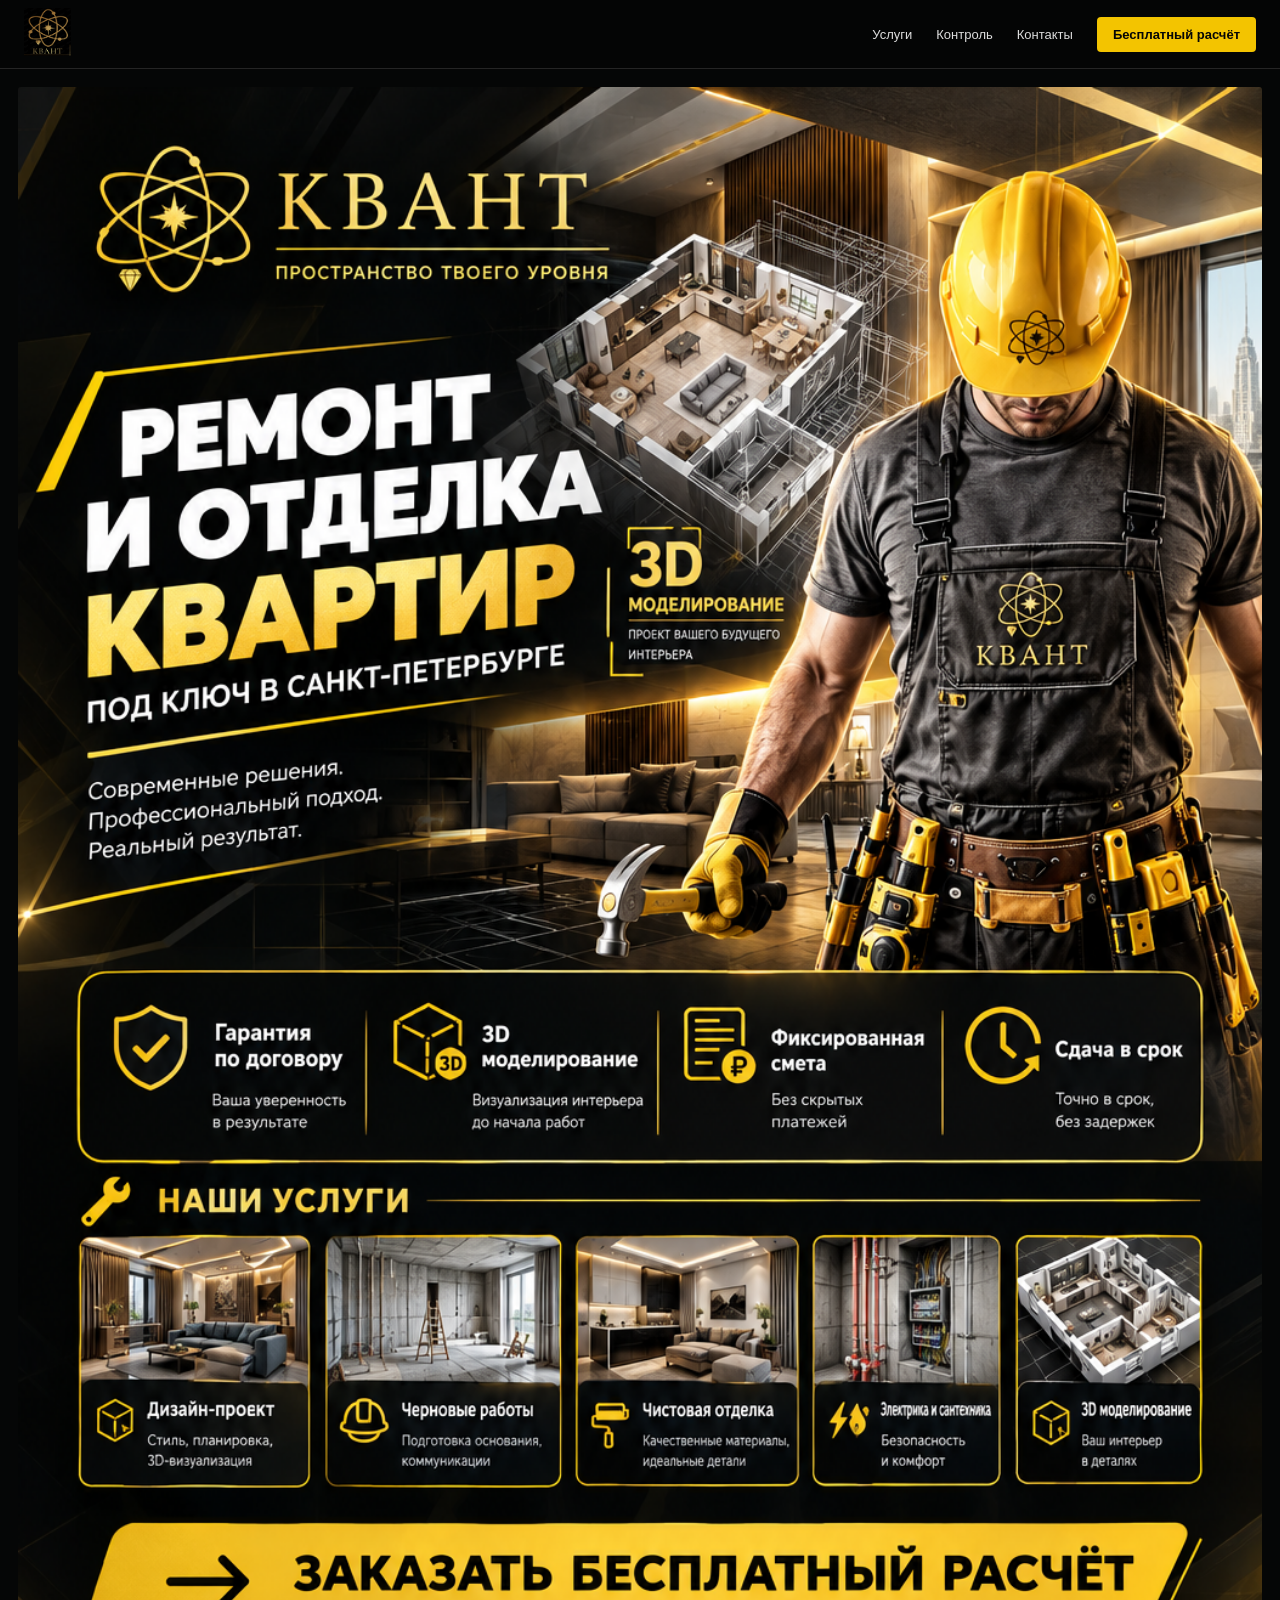
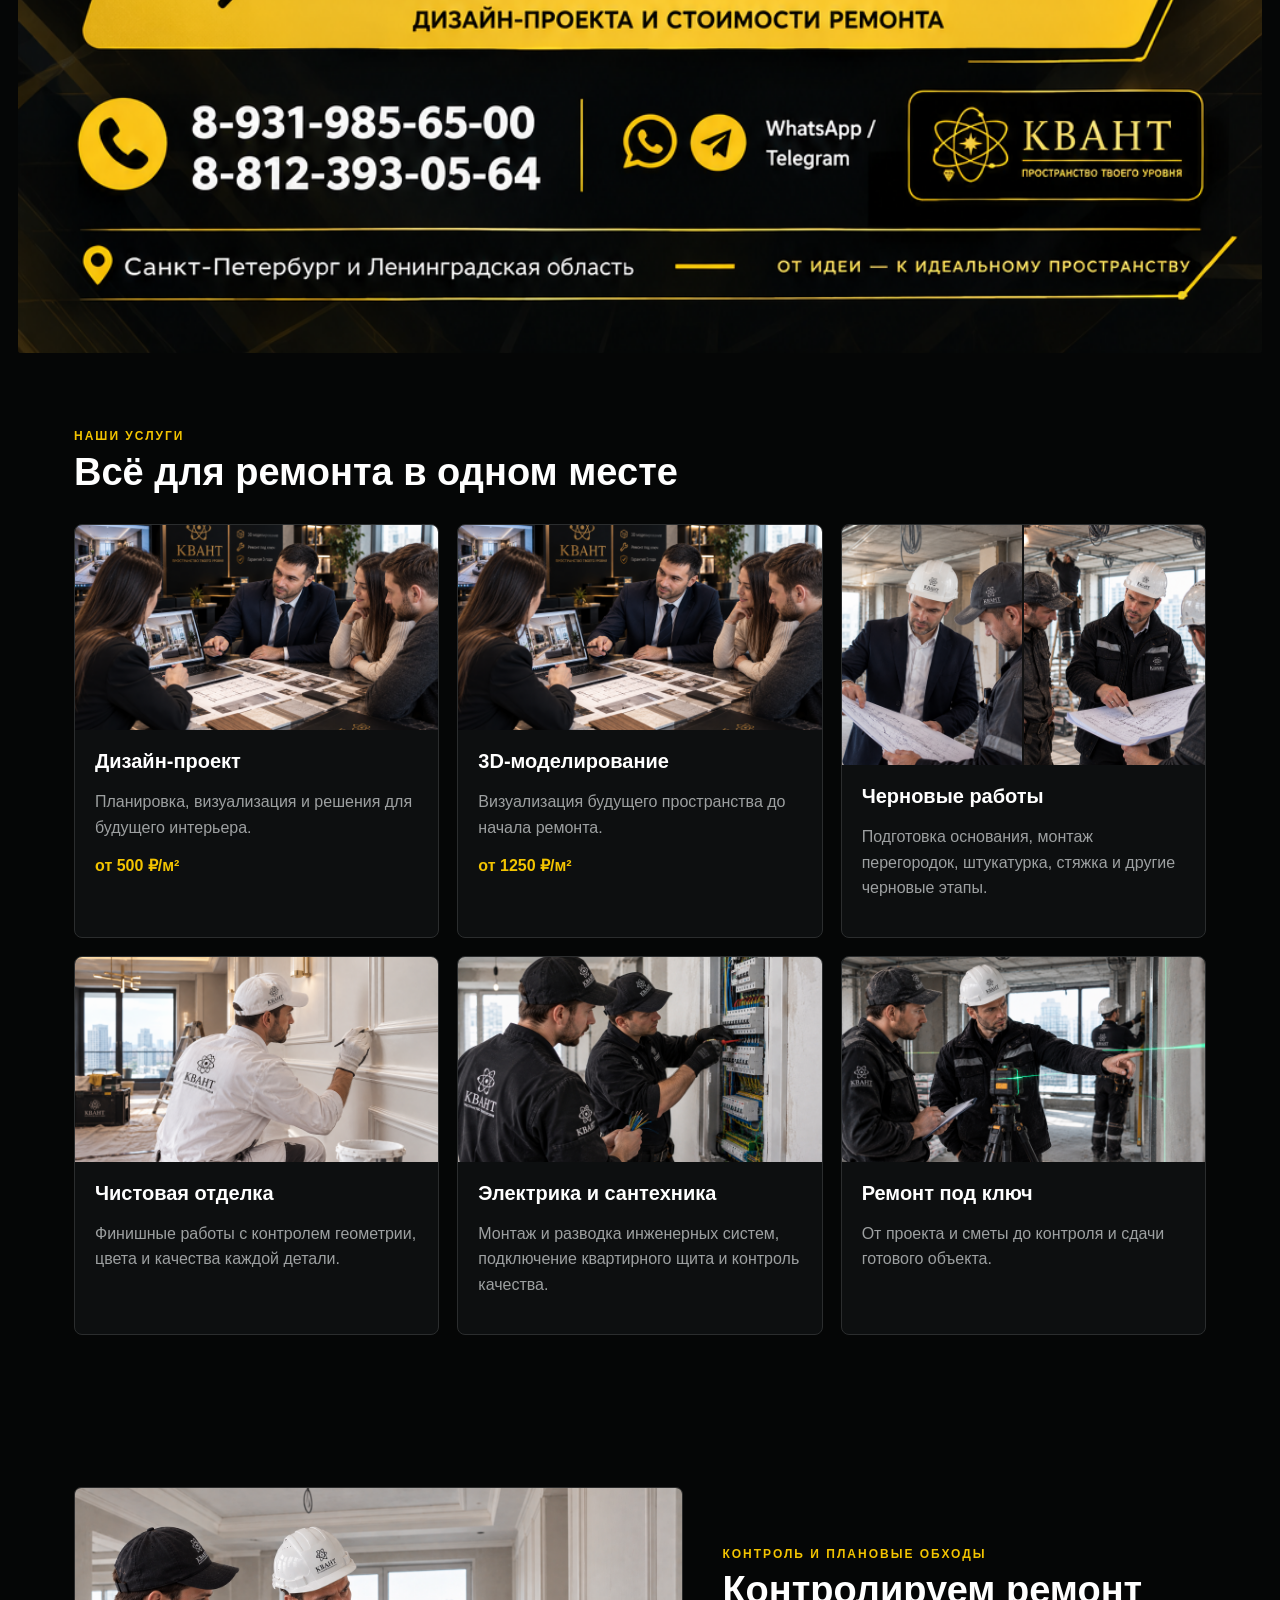
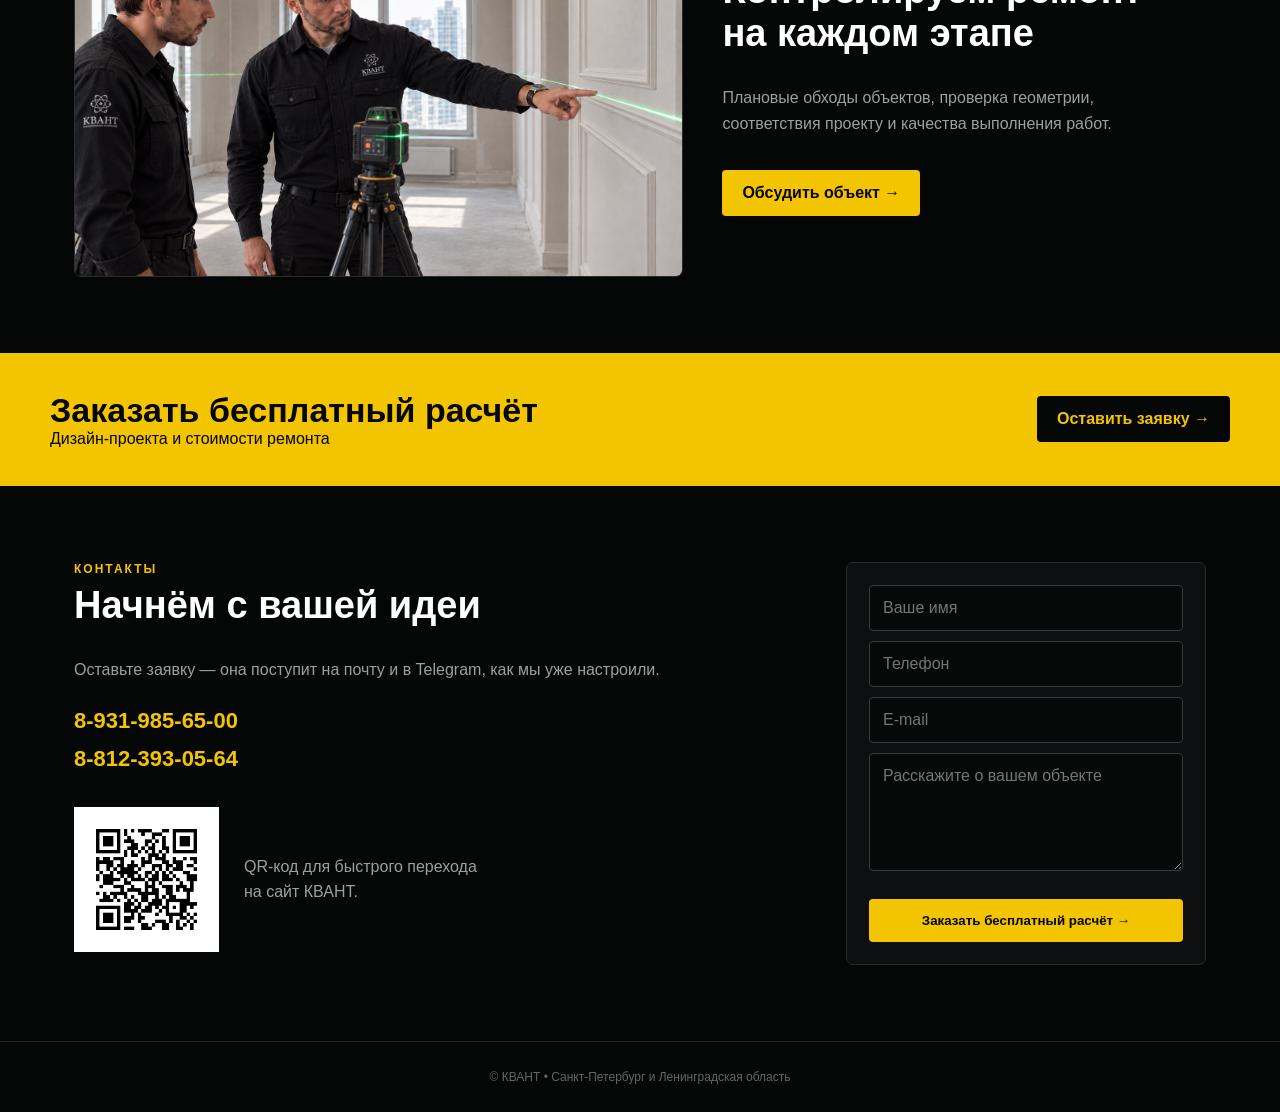
==== commit 808709d8: "Add files via upload" ====
--- a/index.html
+++ b/index.html
@@ -38,31 +38,35 @@
         </div>
       </article>
       <article class="service">
-        <img src="control-1.jpg" alt="Контроль ремонта на объекте">
+        <img src="design.jpg" alt="3D-моделирование интерьера КВАНТ">
         <div class="service-body">
-          <h3>Черновые работы</h3>
-          <p class="muted">Подготовка основания, инженерные решения и контроль этапов.</p>
+          <h3>3D-моделирование</h3>
+          <p class="muted">Визуализация будущего пространства до начала ремонта.</p>
+          <div class="price">от 1250 ₽/м²</div>
         </div>
       </article>
       <article class="service">
-        <img src="control-2.jpg" alt="Чистовая отделка">
+        <div class="service-gallery">
+          <img src="rough-1.png" alt="Черновые работы: руководитель и бригадир обсуждают чертёж на объекте">
+          <img src="rough-2.png" alt="Черновые работы: бригада обсуждает план работ на объекте">
+        </div>
         <div class="service-body">
-          <h3>Чистовая отделка</h3>
-          <p class="muted">Финишные работы с контролем геометрии и качества.</p>
+          <h3>Черновые работы</h3>
+          <p class="muted">Подготовка основания, монтаж перегородок, штукатурка, стяжка и другие черновые этапы.</p>
         </div>
       </article>
       <article class="service">
-        <img src="control-3.jpg" alt="Контроль инженерных работ">
+        <img src="finish-molding.png" alt="Чистовая отделка: мастер аккуратно докрашивает декоративный молдинг">
         <div class="service-body">
-          <h3>Электрика и сантехника</h3>
-          <p class="muted">Инженерные системы с проверкой ключевых этапов.</p>
+          <h3>Чистовая отделка</h3>
+          <p class="muted">Финишные работы с контролем геометрии, цвета и качества каждой детали.</p>
         </div>
       </article>
       <article class="service">
-        <img src="design.jpg" alt="3D моделирование интерьера">
+        <img src="electrician.jpg" alt="Работники КВАНТ выполняют подключение квартирного электрического щита">
         <div class="service-body">
-          <h3>3D-моделирование</h3>
-          <p class="muted">Визуализация будущего пространства до начала ремонта.</p>
+          <h3>Электрика и сантехника</h3>
+          <p class="muted">Монтаж и разводка инженерных систем, подключение квартирного щита и контроль качества.</p>
         </div>
       </article>
       <article class="service">
--- a/style.css
+++ b/style.css
@@ -54,3 +54,9 @@
  .hero{padding:10px 8px 0}
  .band-inner{display:block}.band .btn{margin-top:18px}
 }
+
+
+/* Галерея фотографий внутри услуги */
+.service-gallery{display:grid;grid-template-columns:1fr 1fr;gap:2px;overflow:hidden;background:#111;}
+.service-gallery img{width:100%;height:240px;object-fit:cover;display:block;}
+@media(max-width:700px){.service-gallery img{height:190px;}}
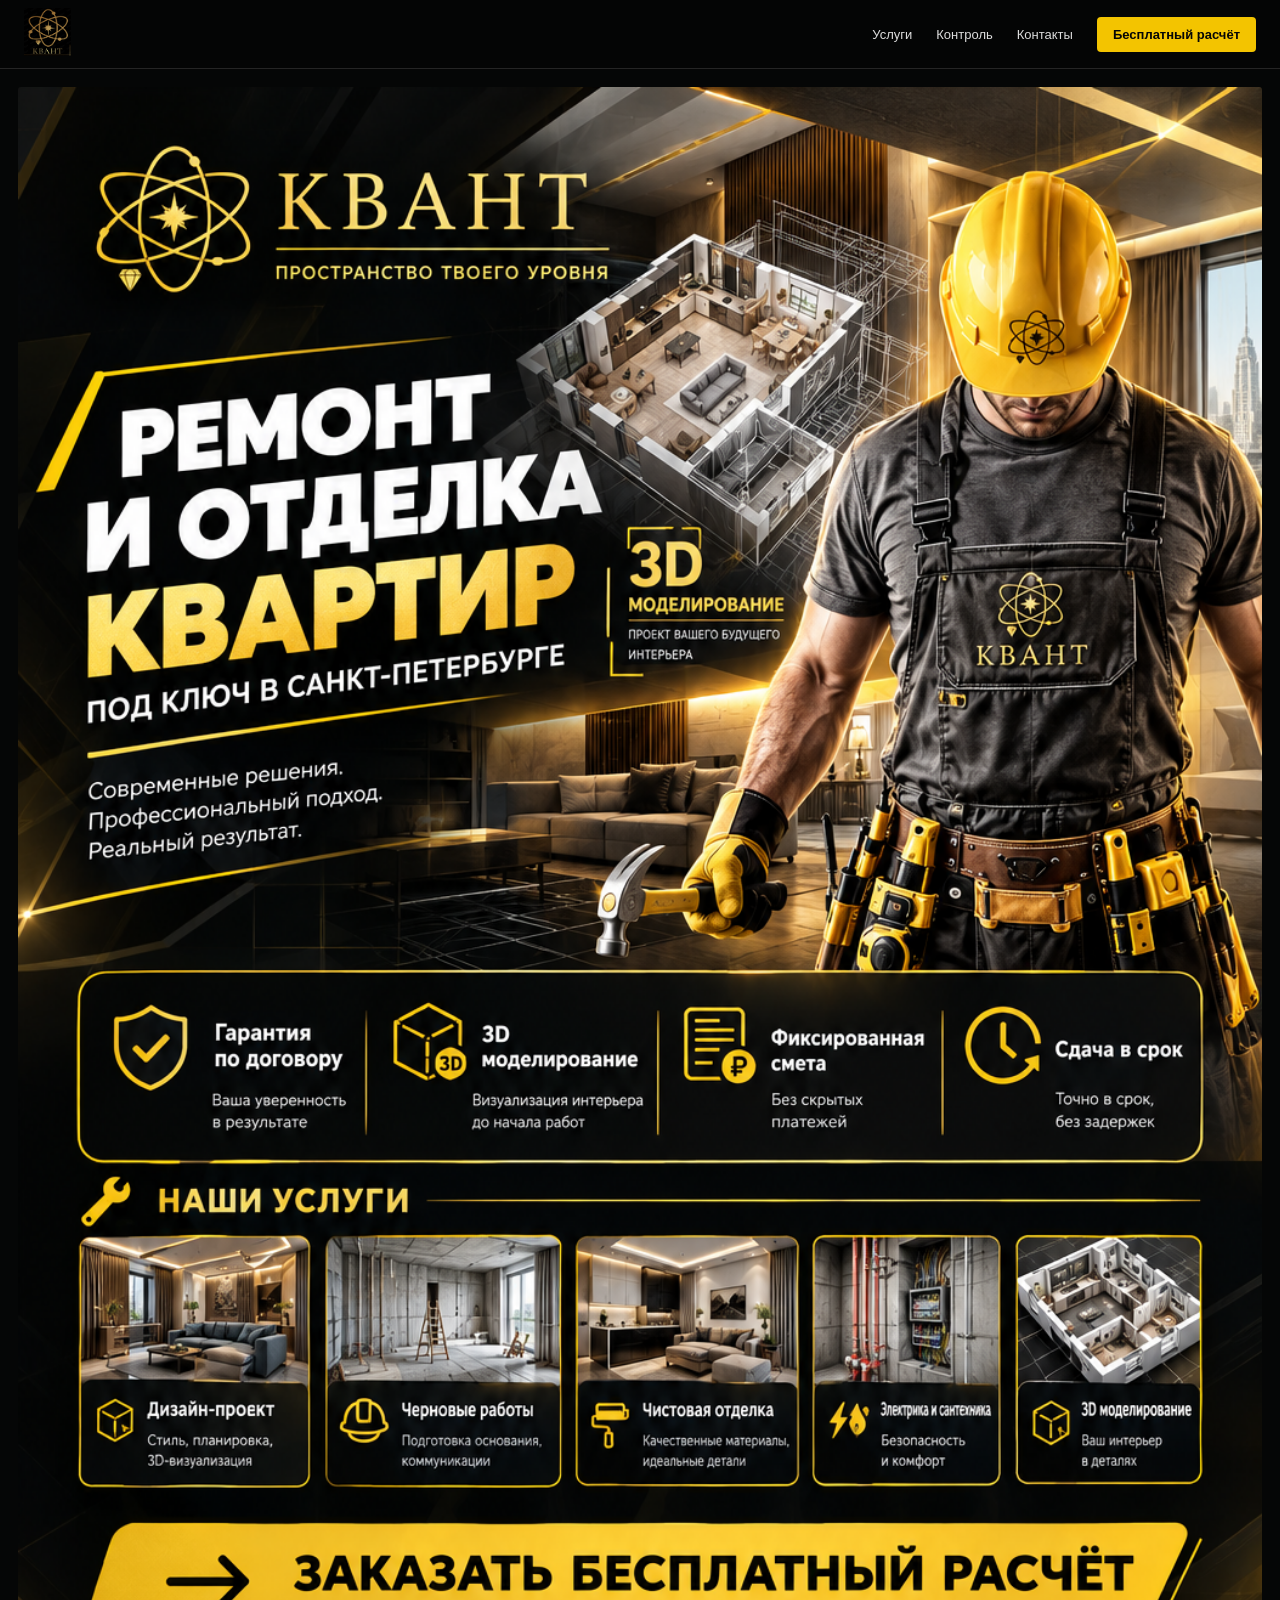
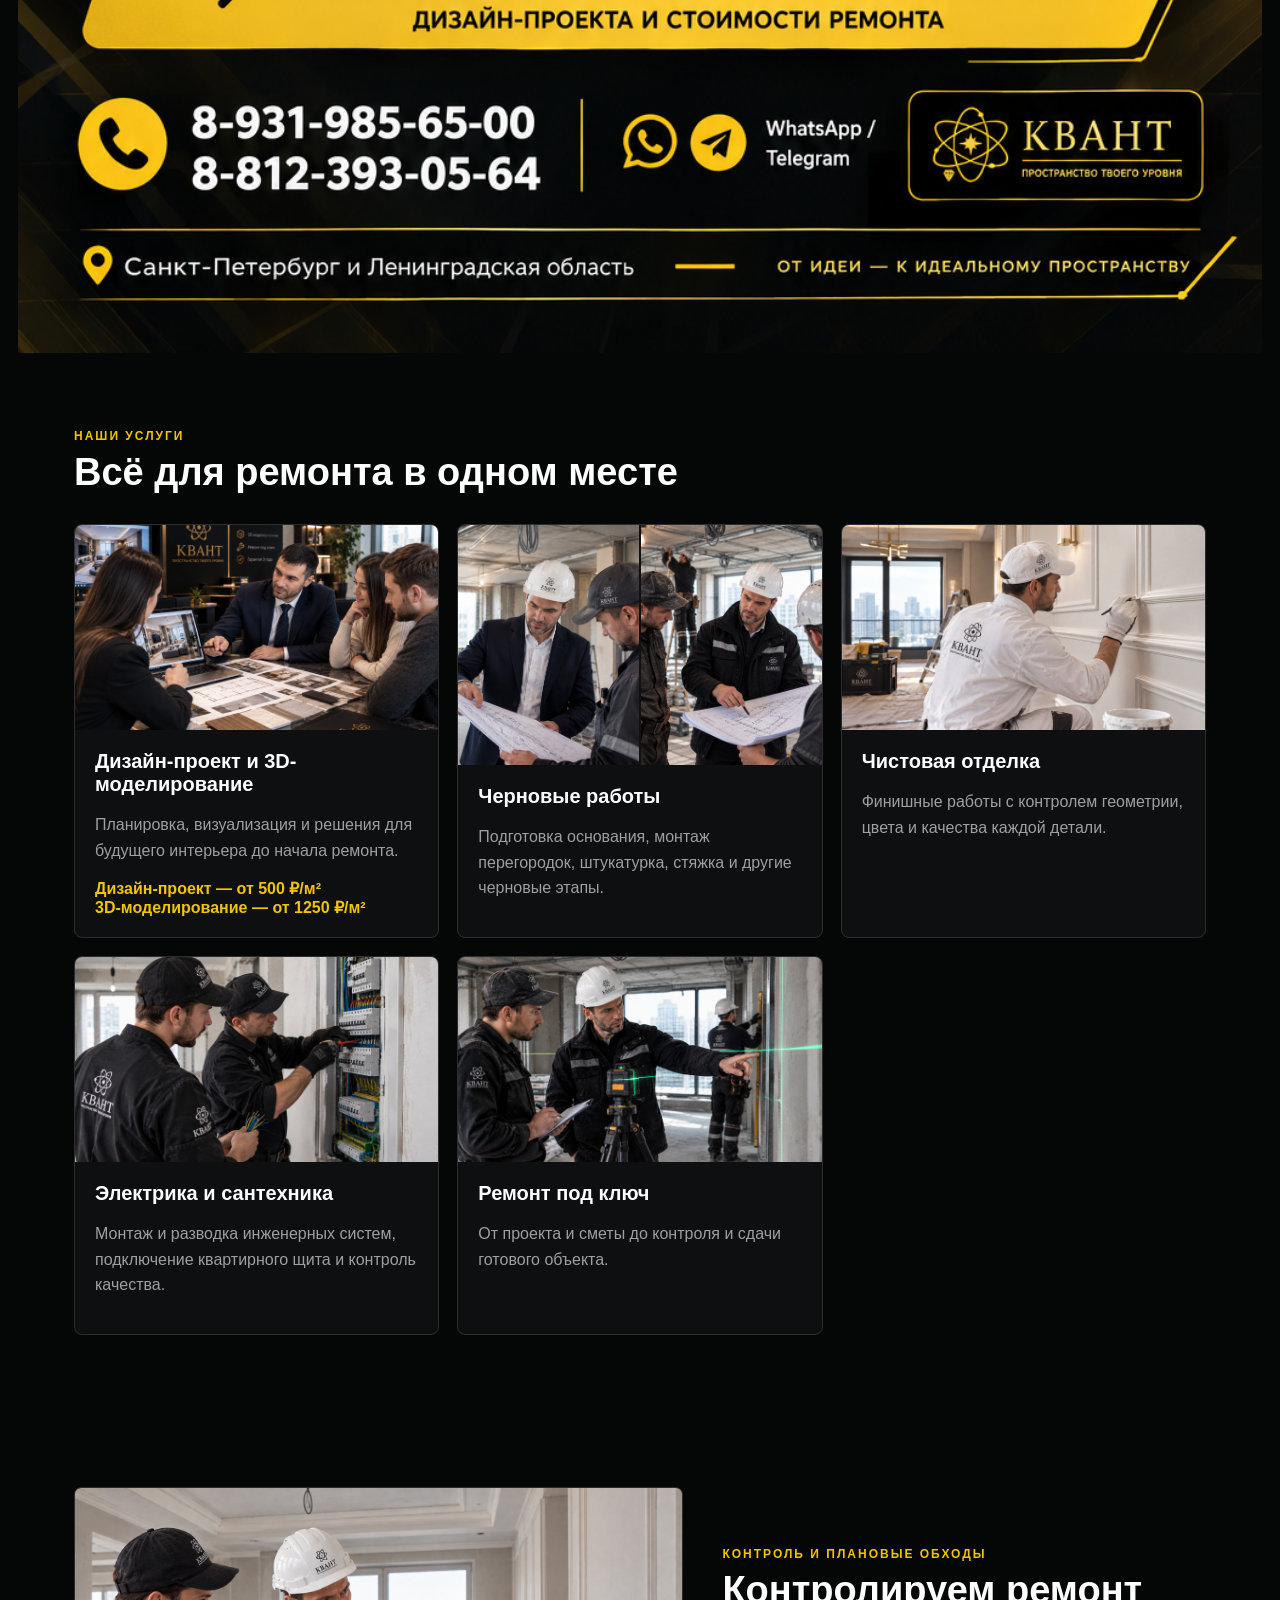
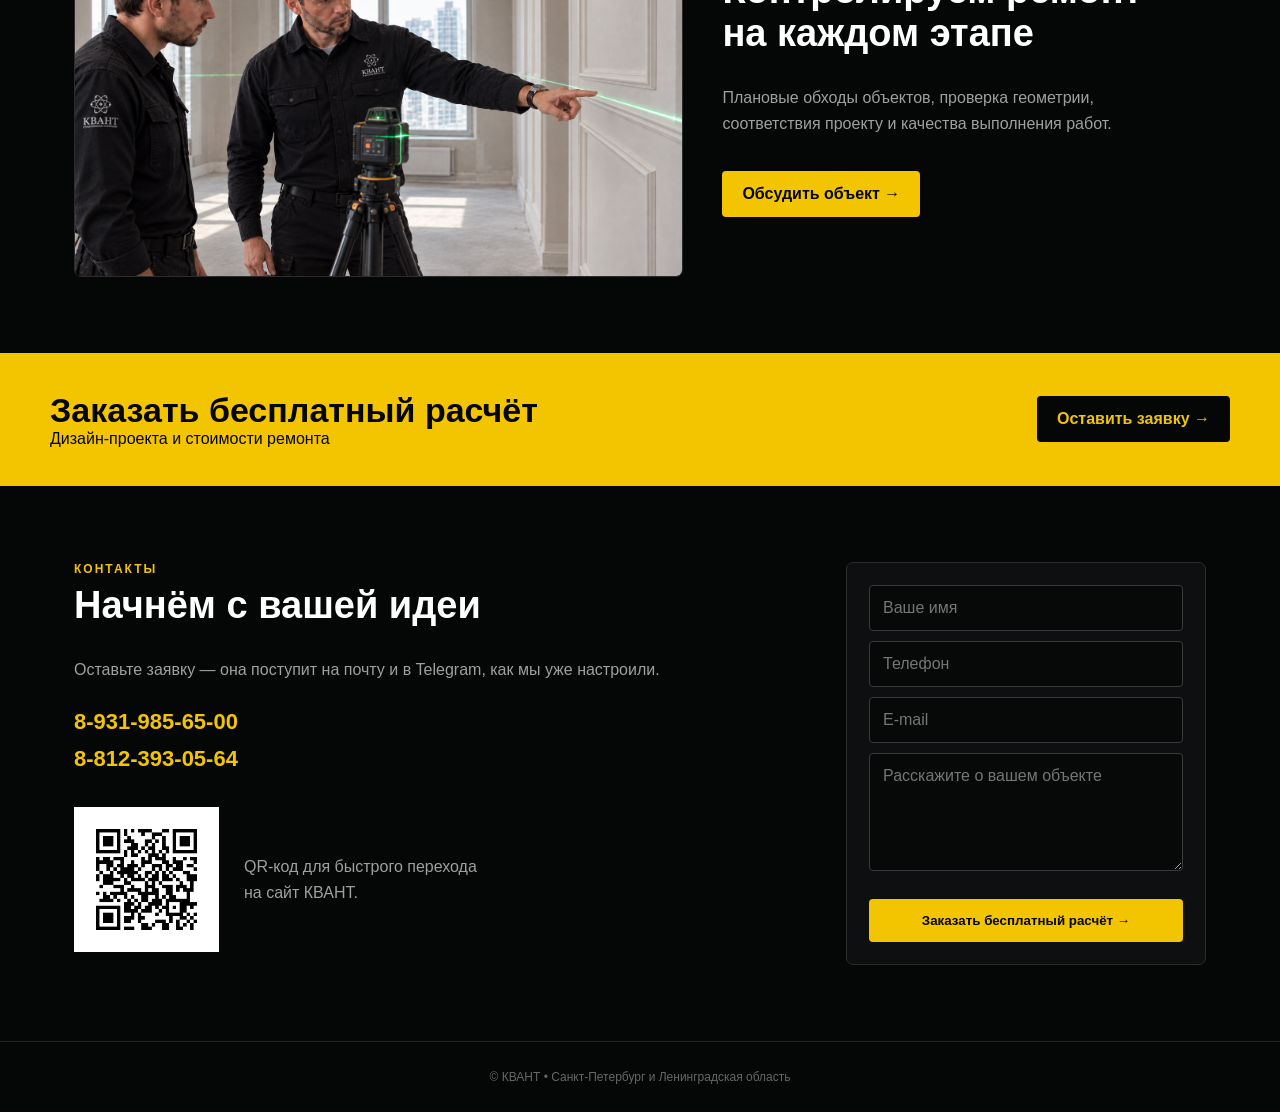
==== commit fb8e62c0: "Add files via upload" ====
--- a/index.html
+++ b/index.html
@@ -4,7 +4,7 @@
 <meta charset="utf-8">
 <meta name="viewport" content="width=device-width,initial-scale=1">
 <title>КВАНТ — ремонт и отделка квартир</title>
-<meta name="description" content="Ремонт и отделка квартир под ключ в Санкт-Петербурге и Ленинградской области. Дизайн-проект от 500 ₽/м².">
+<meta name="description" content="Ремонт и отделка квартир под ключ в Санкт-Петербурге и Ленинградской области. Дизайн-проект и 3D-моделирование от 500 ₽/м² и 1250 ₽/м².">
 <link rel="stylesheet" href="style.css">
 </head>
 <body>
@@ -30,19 +30,11 @@
     <h2>Всё для ремонта в одном месте</h2>
     <div class="services">
       <article class="service">
-        <img src="design.jpg" alt="Дизайн-проект КВАНТ">
+        <img src="design.jpg" alt="Дизайн-проект и 3D-моделирование КВАНТ">
         <div class="service-body">
-          <h3>Дизайн-проект</h3>
-          <p class="muted">Планировка, визуализация и решения для будущего интерьера.</p>
-          <div class="price">от 500 ₽/м²</div>
-        </div>
-      </article>
-      <article class="service">
-        <img src="design.jpg" alt="3D-моделирование интерьера КВАНТ">
-        <div class="service-body">
-          <h3>3D-моделирование</h3>
-          <p class="muted">Визуализация будущего пространства до начала ремонта.</p>
-          <div class="price">от 1250 ₽/м²</div>
+          <h3>Дизайн-проект и 3D-моделирование</h3>
+          <p class="muted">Планировка, визуализация и решения для будущего интерьера до начала ремонта.</p>
+          <div class="price">Дизайн-проект — от 500 ₽/м²<br>3D-моделирование — от 1250 ₽/м²</div>
         </div>
       </article>
       <article class="service">
--- a/style.css
+++ b/style.css
@@ -60,3 +60,5 @@
 .service-gallery{display:grid;grid-template-columns:1fr 1fr;gap:2px;overflow:hidden;background:#111;}
 .service-gallery img{width:100%;height:240px;object-fit:cover;display:block;}
 @media(max-width:700px){.service-gallery img{height:190px;}}
+
+.price br{line-height:1.8}
